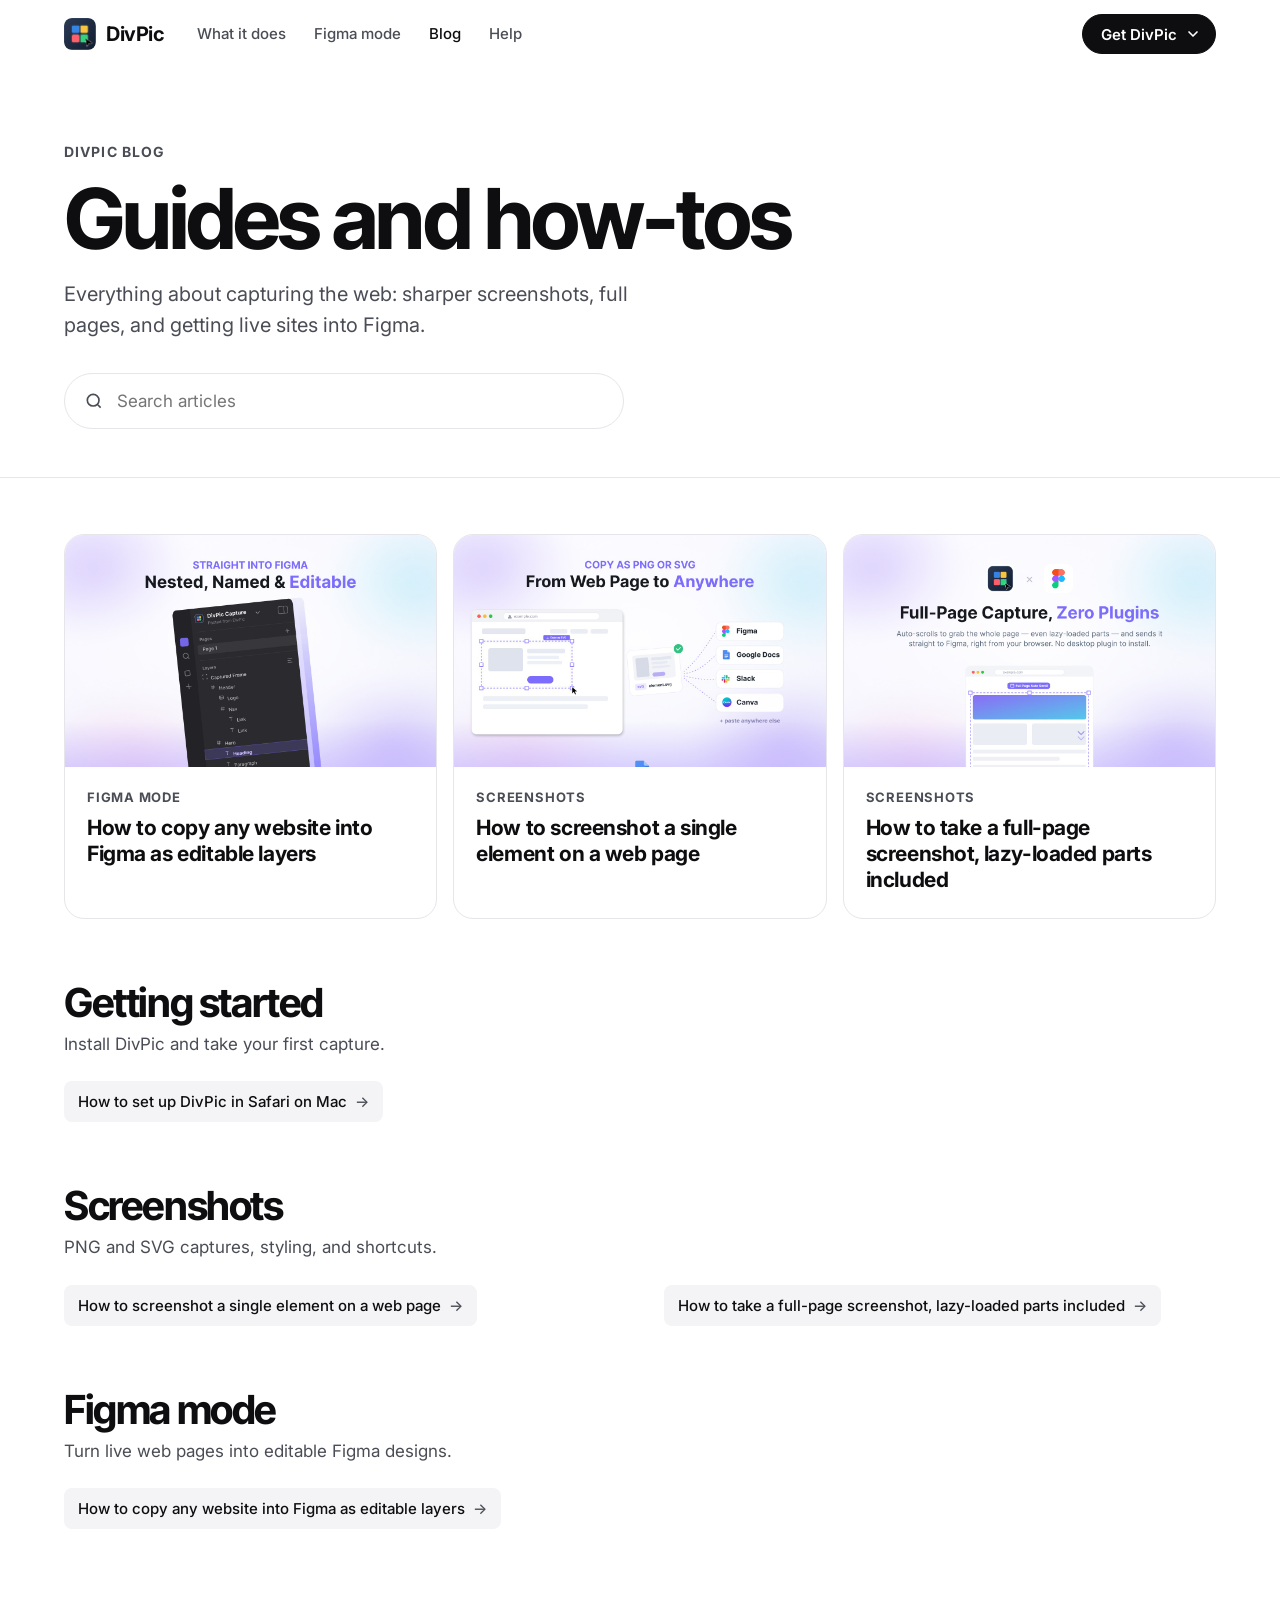
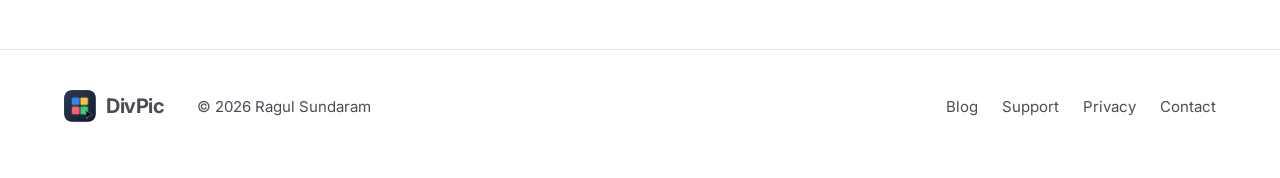
==== blog/index.html @ 3ed4cfc1 "New landing page, blog, browser strip and store dropdown" ====
<!doctype html>
<html lang="en">
<head>
  <meta charset="utf-8">
  <meta name="viewport" content="width=device-width, initial-scale=1">
  <title>DivPic Blog: guides for screenshots and web-to-Figma</title>
  <meta name="description" content="Guides for capturing web pages: element screenshots, full-page captures, PNG vs SVG, and copying websites into Figma as editable layers.">
  <link rel="canonical" href="https://ragulsundaram.github.io/divpic-site/blog/">
  <meta property="og:title" content="DivPic Blog">
  <meta property="og:description" content="Guides for screenshots and copying websites into Figma.">
  <meta property="og:image" content="https://ragulsundaram.github.io/divpic-site/blog/images/features.jpg">
  <link rel="icon" href="../icon.png">
  <link rel="preconnect" href="https://fonts.googleapis.com">
  <link rel="preconnect" href="https://fonts.gstatic.com" crossorigin>
  <link href="https://fonts.googleapis.com/css2?family=Inter:wght@400;500;600;700&family=Inter+Tight:wght@600;700&display=swap" rel="stylesheet">
  <link rel="stylesheet" href="../site.css">
  <link rel="stylesheet" href="blog.css">
</head>
<body>

<header class="nav" id="nav">
  <div class="wrap">
    <a class="brand" href="../index.html"><img src="../icon.png" alt="">DivPic</a>
    <nav class="nav-links" aria-label="Main">
      <a href="../index.html#modes">What it does</a>
      <a href="../index.html#figma">Figma mode</a>
      <a href="index.html" aria-current="page">Blog</a>
      <a href="../index.html#faq">Help</a>
    </nav>
    <div class="get-menu">
      <button class="btn solid sm" type="button" aria-haspopup="true" aria-expanded="false" aria-controls="get-menu-list">Get DivPic<svg class="chev" viewBox="0 0 24 24" aria-hidden="true"><path d="M6 9l6 6 6-6"/></svg></button>
      <div class="get-menu-list" id="get-menu-list" role="menu" hidden>
        <a role="menuitem" href="https://chromewebstore.google.com/detail/divpic/lpdabdkfnmackfinabbgelafogmahjni" target="_blank" rel="noopener"><img src="../images/browsers/chrome.svg" alt="" width="24" height="24"><span><strong>Chrome</strong><small>Also Arc, Edge and Brave</small></span></a>
        <a role="menuitem" href="https://addons.mozilla.org/firefox/addon/divpic/" target="_blank" rel="noopener"><img src="../images/browsers/firefox.svg" alt="" width="24" height="24"><span><strong>Firefox</strong><small>Firefox Add-ons</small></span></a>
        <div class="soon" aria-disabled="true"><img src="../images/browsers/safari.svg" alt="" width="24" height="24"><span><strong>Safari</strong><small>Coming soon to the Mac App Store</small></span></div>
      </div>
    </div>
  </div>
</header>

<main>
  <div class="blog-hero">
    <div class="wrap">
      <div class="kicker">DivPic Blog</div>
      <h1>Guides and how-tos</h1>
      <p>Everything about capturing the web: sharper screenshots, full pages, and getting live sites into Figma.</p>
      <div class="search" role="search">
        <svg viewBox="0 0 24 24" aria-hidden="true"><circle cx="11" cy="11" r="7"/><path d="M20 20l-3.5-3.5"/></svg>
        <input id="blog-search" type="search" placeholder="Search articles" aria-label="Search articles" autocomplete="off">
      </div>
    </div>
  </div>

  <div class="wrap blog-end">
    <div class="featured">
      <a href="copy-website-to-figma.html">
        <img src="images/figma-layers.jpg" alt="" width="1280" height="800" loading="lazy">
        <div class="meta"><span class="cat">Figma mode</span><strong>How to copy any website into Figma as editable layers</strong></div>
      </a>
      <a href="screenshot-html-element.html">
        <img src="images/paste-anywhere.jpg" alt="" width="1280" height="800" loading="lazy">
        <div class="meta"><span class="cat">Screenshots</span><strong>How to screenshot a single element on a web page</strong></div>
      </a>
      <a href="full-page-screenshot.html">
        <img src="images/full-page-no-plugin.jpg" alt="" width="1280" height="800" loading="lazy">
        <div class="meta"><span class="cat">Screenshots</span><strong>How to take a full-page screenshot, lazy-loaded parts included</strong></div>
      </a>
    </div>

    <section class="topic" id="getting-started">
      <h2>Getting started</h2>
      <p>Install DivPic and take your first capture.</p>
      <ul class="pills">
        <li data-keywords="mac app store macos install enable"><a href="set-up-divpic-safari.html">How to set up DivPic in Safari on Mac</a></li>
      </ul>
    </section>

    <section class="topic" id="screenshots">
      <h2>Screenshots</h2>
      <p>PNG and SVG captures, styling, and shortcuts.</p>
      <ul class="pills">
        <li data-keywords="png svg crop element div button card copy clipboard shortcuts"><a href="screenshot-html-element.html">How to screenshot a single element on a web page</a></li>
        <li data-keywords="full page scrolling long stitch lazy load"><a href="full-page-screenshot.html">How to take a full-page screenshot, lazy-loaded parts included</a></li>
      </ul>
    </section>

    <section class="topic" id="figma-mode">
      <h2>Figma mode</h2>
      <p>Turn live web pages into editable Figma designs.</p>
      <ul class="pills">
        <li data-keywords="figma html to figma import website auto layout layers paste"><a href="copy-website-to-figma.html">How to copy any website into Figma as editable layers</a></li>
      </ul>
    </section>

    <p class="empty">No articles match that search. Try another word, or <a href="mailto:ragulsundaram15@gmail.com">ask us directly</a>.</p>
  </div>
</main>

<footer class="site">
  <div class="wrap">
    <a class="brand" href="../index.html"><img src="../icon.png" alt="">DivPic</a>
    <span>© 2026 Ragul Sundaram</span>
    <nav aria-label="Footer">
      <a href="index.html">Blog</a>
      <a href="../support.html">Support</a>
      <a href="../privacy.html">Privacy</a>
      <a href="mailto:ragulsundaram15@gmail.com">Contact</a>
    </nav>
  </div>
</footer>
<script src="blog.js"></script>
<script src="../get-menu.js"></script>
</body>
</html>
---- site.css ----
/* DivPic landing page. Palette comes from the DivPic icon tiles. */
:root {
  --bg: #ffffff;
  --ink: #0e0e10;
  --ink-2: #4a4d55;
  --line: #e6e6ea;
  --soft: #f4f4f6;
  --tile-blue: #3b82f6;
  --tile-yellow: #fbbf24;
  --tile-red: #f2555a;
  --tile-green: #22c55e;
  --violet: #7c6cf6;
  --panel-blue: #d7e6ff;
  --panel-yellow: #ffefc2;
  --panel-red: #ffd9da;
  --panel-green: #d2f5df;
  --panel-violet: #e6e1ff;
  --panel-ink: #0e0e10;
  --on-panel: #0e0e10;
  --btn-bg: #0e0e10;
  --btn-ink: #ffffff;
  --radius-xl: 32px;
  --radius-lg: 20px;
  --radius-md: 12px;
  --ease: cubic-bezier(0.4, 0, 0.2, 1);
}

@media (prefers-color-scheme: dark) {
  :root:not([data-theme="light"]) {
    --bg: #0c0c0e;
    --ink: #f3f3f5;
    --ink-2: #a8abb4;
    --line: #26272c;
    --soft: #17171a;
    --panel-blue: #16264a;
    --panel-yellow: #3a2e0c;
    --panel-red: #3d1a1c;
    --panel-green: #0f3320;
    --panel-violet: #241e4d;
    --panel-ink: #f3f3f5;
    --on-panel: #f3f3f5;
    --btn-bg: #f3f3f5;
    --btn-ink: #0e0e10;
  }
}

* { box-sizing: border-box; }
html { scroll-behavior: smooth; }
body {
  margin: 0;
  background: var(--bg);
  color: var(--ink);
  font: 17px/1.55 "Inter", -apple-system, BlinkMacSystemFont, "Segoe UI", sans-serif;
  -webkit-font-smoothing: antialiased;
  overflow-x: hidden;
}
img { max-width: 100%; display: block; }
a { color: inherit; }
:focus-visible { outline: 3px solid var(--tile-blue); outline-offset: 3px; border-radius: 6px; }

.wrap { max-width: 1200px; margin: 0 auto; padding: 0 24px; }

/* ---------- Nav ---------- */
.nav {
  position: sticky; top: 0; z-index: 20;
  background: color-mix(in srgb, var(--bg) 88%, transparent);
  backdrop-filter: saturate(1.4) blur(12px);
  -webkit-backdrop-filter: saturate(1.4) blur(12px);
  border-bottom: 1px solid transparent;
}
.nav.scrolled { border-bottom-color: var(--line); }
.nav .wrap { display: flex; align-items: center; gap: 32px; height: 68px; }
.brand { display: flex; align-items: center; gap: 10px; font-weight: 700; font-size: 20px; text-decoration: none; letter-spacing: -0.02em; }
.brand img { width: 32px; height: 32px; border-radius: 8px; }
.nav-links { display: flex; gap: 28px; margin-right: auto; }
.nav-links a { text-decoration: none; font-size: 15px; font-weight: 500; color: var(--ink-2); transition: color .15s var(--ease); }
.nav-links a:hover { color: var(--ink); }

.btn {
  display: inline-flex; align-items: center; justify-content: center; gap: 8px;
  height: 48px; padding: 0 22px; border-radius: 999px;
  font-family: inherit; font-weight: 600; font-size: 16px; line-height: 1; text-decoration: none; cursor: pointer;
  border: 1.5px solid var(--ink); background: transparent; color: var(--ink);
  transition: transform .15s var(--ease), background .15s var(--ease), color .15s var(--ease);
}
.btn:hover { transform: translateY(-1px); }
.btn:active { transform: translateY(0); }
.btn.solid { background: var(--btn-bg); color: var(--btn-ink); border-color: var(--btn-bg); }
.btn.sm { height: 40px; padding: 0 18px; font-size: 15px; }
.btn svg { width: 18px; height: 18px; flex: none; }

/* Get DivPic dropdown */
.get-menu { position: relative; margin-left: auto; }
.get-menu .chev { width: 16px; height: 16px; margin-right: -4px; fill: none; stroke: currentColor; stroke-width: 2.5; stroke-linecap: round; stroke-linejoin: round; transition: transform .2s var(--ease); }
.get-menu button[aria-expanded="true"] .chev { transform: rotate(180deg); }
.get-menu-list {
  position: absolute; right: 0; top: calc(100% + 8px); width: 280px; padding: 6px; z-index: 30;
  background: var(--bg); border: 1px solid var(--line); border-radius: 12px;
  box-shadow: 0 18px 40px -14px rgba(14, 14, 16, .35);
  animation: menu-in .15s var(--ease);
}
.get-menu-list[hidden] { display: none; }
@keyframes menu-in { from { opacity: 0; transform: translateY(-4px); } }
.get-menu-list a, .get-menu-list .soon { display: flex; align-items: center; gap: 12px; padding: 10px 12px; border-radius: 8px; text-decoration: none; }
.get-menu-list a:hover, .get-menu-list a:focus-visible { background: var(--soft); outline: none; }
.get-menu-list img { width: 24px; height: 24px; flex: none; }
.get-menu-list span { display: grid; line-height: 1.3; }
.get-menu-list strong { font-size: 15px; font-weight: 600; color: var(--ink); }
.get-menu-list small { font-size: 13px; color: var(--ink-2); }
.get-menu-list .soon { cursor: default; }
.get-menu-list .soon img, .get-menu-list .soon strong { opacity: .55; }

/* ---------- Hero ---------- */
.hero { padding: 72px 0 40px; text-align: center; }
.eyebrow {
  display: inline-flex; align-items: center; gap: 8px;
  font-size: 14px; font-weight: 600; padding: 6px 14px; border-radius: 999px;
  background: var(--soft); border: 1px solid var(--line); margin-bottom: 28px;
}
.eyebrow i { width: 8px; height: 8px; border-radius: 50%; background: var(--tile-green); }
h1, h2, h3 { font-family: "Inter Tight", "Inter", sans-serif; letter-spacing: -0.035em; margin: 0; }
.hero h1 {
  font-size: clamp(48px, 9vw, 112px); line-height: .95; font-weight: 700;
  max-width: 11ch; margin: 0 auto;
}
.hero h1 .hl { position: relative; white-space: nowrap; }
.hero h1 .hl::after {
  content: ""; position: absolute; inset: 4% -2% 2%; z-index: -1;
  border: 2px solid var(--tile-blue); background: color-mix(in srgb, var(--tile-blue) 12%, transparent);
}
.hero .lede { font-size: clamp(18px, 2.2vw, 22px); color: var(--ink-2); max-width: 620px; margin: 28px auto 36px; }
.cta-row { display: flex; gap: 12px; justify-content: center; flex-wrap: wrap; }
.platforms { margin-top: 18px; font-size: 14px; color: var(--ink-2); }

/* Hero stage: a browser showing a made-up dashboard ("Lumen") you can inspect */
.stage { position: relative; margin: 64px auto 0; max-width: 1080px; }
.browser {
  border-radius: 16px; border: 1px solid var(--line); background: var(--soft);
  box-shadow: 0 40px 100px -40px rgba(20, 20, 40, .45), 0 0 0 1px color-mix(in srgb, var(--ink) 4%, transparent);
  overflow: hidden; text-align: left; font-size: 13px;
}
.browser svg { fill: none; stroke: currentColor; stroke-width: 2; stroke-linecap: round; stroke-linejoin: round; }
.bw-top { display: flex; align-items: flex-end; gap: 4px; padding: 10px 12px 0; }
.bw-dots { display: flex; gap: 7px; padding: 0 10px 12px 4px; }
.bw-dots i { width: 11px; height: 11px; border-radius: 50%; }
.bw-dots i:nth-child(1) { background: #ff5f57; } .bw-dots i:nth-child(2) { background: #febc2e; } .bw-dots i:nth-child(3) { background: #28c840; }
.bw-tab { display: flex; align-items: center; gap: 8px; height: 34px; padding: 0 12px; border-radius: 10px 10px 0 0; color: var(--ink-2); font-size: 12px; font-weight: 500; white-space: nowrap; }
.bw-tab.on { background: var(--bg); color: var(--ink); min-width: 190px; }
.bw-tab .x { margin-left: auto; color: var(--ink-2); font-size: 14px; }
.fav { width: 14px; height: 14px; border-radius: 4px; background: linear-gradient(135deg, #6d5efc, #3b82f6); }
.fav.alt { background: linear-gradient(135deg, #22c55e, #0ea5e9); }
.bw-plus { color: var(--ink-2); padding: 0 8px 9px; font-size: 16px; }
.bw-bar { display: flex; align-items: center; gap: 12px; padding: 8px 12px; background: var(--bg); border-bottom: 1px solid var(--line); }
.bw-nav { display: flex; gap: 10px; color: var(--ink-2); }
.bw-nav svg { width: 15px; height: 15px; }
.bw-url { flex: 1; display: flex; align-items: center; gap: 8px; height: 30px; padding: 0 12px; border-radius: 999px; background: var(--soft); color: var(--ink); font-size: 12.5px; }
.bw-url svg { width: 12px; height: 12px; color: var(--ink-2); }
.bw-url em { font-style: normal; color: var(--ink-2); }
.bw-ext { display: flex; align-items: center; gap: 10px; }
.bw-ext img { width: 20px; height: 20px; border-radius: 5px; box-shadow: 0 0 0 2px color-mix(in srgb, var(--tile-blue) 45%, transparent); }
.bw-avatar { width: 22px; height: 22px; border-radius: 50%; display: grid; place-items: center; font-size: 11px; font-weight: 700; color: #fff; background: linear-gradient(135deg, #f2555a, #fbbf24); }

/* The fake app */
.page.app { display: grid; grid-template-columns: 176px minmax(0, 1fr); background: var(--bg); min-height: 440px; }
.app-side { display: flex; flex-direction: column; gap: 2px; padding: 16px 10px; border-right: 1px solid var(--line); background: color-mix(in srgb, var(--soft) 55%, var(--bg)); }
.app-brand { display: flex; align-items: center; gap: 8px; padding: 4px 8px 14px; font-weight: 700; font-size: 14px; }
.app-mark { width: 20px; height: 20px; border-radius: 6px; background: conic-gradient(from 200deg, #6d5efc, #3b82f6, #22c55e, #6d5efc); }
.app-nav { display: flex; align-items: center; gap: 10px; padding: 7px 8px; border-radius: 8px; color: var(--ink-2); font-weight: 500; }
.app-nav svg { width: 15px; height: 15px; }
.app-nav.on { background: var(--soft); color: var(--ink); }
.app-upgrade { margin-top: auto; display: grid; gap: 2px; padding: 12px; border-radius: 10px; border: 1px solid var(--line); background: var(--bg); }
.app-upgrade span { color: var(--ink-2); font-size: 12px; }
.app-mini-btn { margin-top: 8px; justify-self: start; padding: 4px 10px; border-radius: 6px; background: var(--ink); color: var(--bg) !important; font-weight: 600; }
.app-main { display: flex; flex-direction: column; gap: 14px; padding: 16px 20px 68px; }
.app-head { display: flex; align-items: center; gap: 12px; }
.app-head > div { display: grid; margin-right: auto; }
.app-title { font-size: 17px; letter-spacing: -0.01em; }
.app-sub, .app-label { color: var(--ink-2); font-size: 12px; }
.app-search { display: flex; align-items: center; gap: 8px; width: 200px; height: 32px; padding: 0 10px; border: 1px solid var(--line); border-radius: 8px; color: var(--ink-2); }
.app-search svg { width: 14px; height: 14px; }
.app-search kbd { margin-left: auto; font-size: 10.5px; padding: 2px 5px; }
.app-btn { height: 32px; display: inline-flex; align-items: center; padding: 0 14px; border-radius: 8px; background: var(--ink); color: var(--bg); font-weight: 600; }
.app-kpis { display: grid; grid-template-columns: repeat(3, 1fr); gap: 12px; }
.app-kpi, .app-card { border: 1px solid var(--line); border-radius: 12px; background: var(--bg); }
.app-kpi { display: grid; gap: 4px; padding: 12px 14px; position: relative; }
.app-kpi strong { font-size: 20px; letter-spacing: -0.02em; }
.chip { position: absolute; right: 12px; top: 12px; font-size: 11px; font-weight: 600; padding: 2px 7px; border-radius: 999px; }
.chip.up { color: #15803d; background: color-mix(in srgb, #22c55e 18%, transparent); }
.chip.down { color: #b91c1c; background: color-mix(in srgb, #f2555a 16%, transparent); }
.app-grid { display: grid; grid-template-columns: 1.6fr 1fr; gap: 12px; flex: 1; }
.app-card { padding: 14px; display: flex; flex-direction: column; gap: 10px; }
.app-card-head { display: flex; justify-content: space-between; align-items: flex-start; }
.app-card-head > div { display: grid; }
.app-card-head strong { font-size: 18px; letter-spacing: -0.02em; }
.app-legend { display: flex; align-items: center; gap: 6px; color: var(--ink-2); font-size: 11px; }
.app-legend i { width: 8px; height: 8px; border-radius: 2px; background: #3b82f6; margin-left: 6px; }
.app-legend i.prev { background: color-mix(in srgb, var(--ink) 30%, transparent); }
.app-plot { width: 100%; height: 130px; flex: 1; }
.app-plot * { pointer-events: none; }
.app-plot .grid { stroke: var(--line); stroke-width: 1; }
.app-plot .prev { stroke: color-mix(in srgb, var(--ink) 30%, transparent); stroke-width: 2; stroke-dasharray: 4 4; }
.app-plot .area { fill: url(#app-fill); stroke: none; }
.app-plot .line { stroke: #3b82f6; stroke-width: 2.5; }
.app-row { display: grid; grid-template-columns: 64px 1fr 34px; align-items: center; gap: 10px; font-size: 12px; }
.app-row em { font-style: normal; color: var(--ink-2); text-align: right; }
.app-bar { height: 6px; border-radius: 3px; background: var(--soft); overflow: hidden; }
.app-bar b { display: block; height: 100%; border-radius: 3px; background: linear-gradient(90deg, #6d5efc, #3b82f6); }
@media (prefers-color-scheme: dark) {
  :root:not([data-theme="light"]) .chip.up { color: #4ade80; }
  :root:not([data-theme="light"]) .chip.down { color: #f87171; }
}

.card {
  border-radius: 18px; padding: 22px; background: var(--panel-violet);
  display: grid; gap: 14px;
}
.card .row { display: flex; gap: 12px; align-items: center; }
.card .av { width: 44px; height: 44px; border-radius: 12px; display: grid; grid-template-columns: 1fr 1fr; gap: 3px; padding: 7px; background: #1d2433; }
.card .av b { border-radius: 3px; }
.card .av b:nth-child(1) { background: var(--tile-blue); }
.card .av b:nth-child(2) { background: var(--tile-yellow); }
.card .av b:nth-child(3) { background: var(--tile-red); }
.card .av b:nth-child(4) { background: var(--tile-green); }
.card .lines { flex: 1; display: grid; gap: 7px; }
.card .lines .sk { height: 10px; background: color-mix(in srgb, var(--on-panel) 18%, transparent); }
.card .lines .sk:first-child { width: 60%; height: 12px; background: color-mix(in srgb, var(--on-panel) 40%, transparent); }
.card .chart { height: 110px; display: flex; align-items: flex-end; gap: 8px; }
.card .chart b { flex: 1; border-radius: 6px 6px 2px 2px; }

/* Selection box, Figma-ish handles */
.page { position: relative; cursor: default; }
.sel { position: absolute; border: 2px solid var(--tile-blue); pointer-events: none; z-index: 5; transition: left .25s var(--ease), top .25s var(--ease), width .25s var(--ease), height .25s var(--ease); }
/* DivPic's own hover highlight (content.js) */
.hover-box { position: absolute; z-index: 4; pointer-events: none; border: 2px solid #2563eb; background: rgba(37, 99, 235, 0.1); border-radius: 4px; }
.hover-box[hidden] { display: none; }
.page.app, .page.app * { cursor: url("data:image/svg+xml,%3Csvg%20xmlns%3D%22http%3A%2F%2Fwww.w3.org%2F2000%2Fsvg%22%20width%3D%2264%22%20height%3D%2240%22%20viewBox%3D%220%200%2064%2040%22%3E%3Cpath%20d%3D%22M3%202l18%208-8%202.5L10%2021z%22%20fill%3D%22%237c6cf6%22%20stroke%3D%22%23fff%22%20stroke-width%3D%221.5%22%20stroke-linejoin%3D%22round%22%2F%3E%3Crect%20x%3D%2214%22%20y%3D%2216%22%20width%3D%2236%22%20height%3D%2220%22%20rx%3D%226%22%20fill%3D%22%237c6cf6%22%2F%3E%3Ctext%20x%3D%2232%22%20y%3D%2230%22%20text-anchor%3D%22middle%22%20font-family%3D%22Inter%2C-apple-system%2CSegoe%20UI%2Csans-serif%22%20font-size%3D%2212%22%20font-weight%3D%22700%22%20fill%3D%22%23fff%22%3EYou%3C%2Ftext%3E%3C%2Fsvg%3E") 3 2, default; }
/* One "You" at a time: the demo cursor steps aside while the real one is in the page */
.stage.user-in .cursor.you { opacity: 0; }
.cursor { transition: opacity .2s var(--ease); }
.demo-badge {
  position: absolute; left: 50%; top: -17px; transform: translateX(-50%); z-index: 6; pointer-events: none;
  display: inline-flex; align-items: center; gap: 9px; white-space: nowrap;
  background: var(--tile-blue); color: #fff; font-size: 13px; font-weight: 600; padding: 8px 16px; border-radius: 999px;
  box-shadow: 0 10px 24px -8px color-mix(in srgb, var(--tile-blue) 70%, transparent); transition: opacity .3s var(--ease);
}
.demo-badge .pulse { position: relative; width: 8px; height: 8px; border-radius: 50%; background: #fff; }
.demo-badge .pulse::after { content: ""; position: absolute; inset: -4px; border-radius: 50%; border: 2px solid #fff; animation: pulse 1.6s ease-out infinite; }
@keyframes pulse { from { transform: scale(.6); opacity: 1; } to { transform: scale(1.8); opacity: 0; } }
.demo-badge .on-touch { display: none; }
@media (hover: none), (max-width: 600px) { .demo-badge .on-hover { display: none; } .demo-badge .on-touch { display: inline; } }
.stage.picked .demo-badge { opacity: 0; }
/* While the tour runs, the "You" cursor travels instead of drifting */
.stage.touring .cursor.you { animation: none; transition: left .8s var(--ease), top .8s var(--ease); z-index: 7; }
.cursor.you.clicking svg { transform: scale(.82); }
.cursor svg { transition: transform .12s var(--ease); }
.sel i { position: absolute; width: 10px; height: 10px; background: #fff; border: 2px solid var(--tile-blue); }
.sel i:nth-child(1) { left: -6px; top: -6px; } .sel i:nth-child(2) { right: -6px; top: -6px; }
.sel i:nth-child(3) { left: -6px; bottom: -6px; } .sel i:nth-child(4) { right: -6px; bottom: -6px; }
.sel .size { position: absolute; left: 50%; bottom: -34px; transform: translateX(-50%); background: var(--tile-blue); color: #fff; font-size: 12px; font-weight: 600; padding: 3px 8px; border-radius: 6px; white-space: nowrap; }

.cursor { position: absolute; display: flex; align-items: flex-start; gap: 2px; pointer-events: none; z-index: 3; }
.cursor svg { width: 22px; height: 22px; }
.cursor span { margin-top: 16px; color: #fff; font-size: 13px; font-weight: 600; padding: 4px 10px; border-radius: 8px; white-space: nowrap; }
.cursor.you { left: 30%; top: 76%; animation: drift-a 7s ease-in-out infinite; }
.cursor.you svg { fill: var(--tile-red); } .cursor.you span { background: var(--tile-red); }
.cursor.team { right: 6%; top: 58%; animation: drift-b 8s ease-in-out infinite; }
.cursor.team svg { fill: var(--tile-green); } .cursor.team span { background: #16a34a; }
@keyframes drift-a { 0%, 100% { transform: translate(0, 0); } 50% { transform: translate(-24px, -18px); } }
@keyframes drift-b { 0%, 100% { transform: translate(0, 0); } 50% { transform: translate(16px, 22px); } }

/* Hero toolbar: a copy of DivPic's in-page toolbar (styles from toolbar.js) */
.dp-bar {
  position: absolute; left: 50%; bottom: -26px; transform: translateX(-50%); transform-origin: 50% 100%; z-index: 4;
  display: flex; align-items: center; gap: 8px; padding: 6px 6px 6px 4px; white-space: nowrap;
  background: rgba(20, 20, 24, 0.96); color: #f3f3f6; font-family: "Inter", -apple-system, sans-serif;
  border: 1px solid rgba(255,255,255,0.08); border-radius: 12px;
  box-shadow: 0 12px 32px rgba(0,0,0,0.45), inset 0 1px 0 rgba(255,255,255,0.04);
}
.dp-bar svg { display: block; }
.dp-grip { display: inline-flex; align-items: center; justify-content: center; width: 22px; height: 30px; color: rgba(243,243,246,0.5); }
.dp-brand { display: inline-flex; align-items: center; gap: 7px; padding: 0 4px; }
.dp-logo { width: 20px; height: 20px; border-radius: 5px; }
.dp-name { font-size: 13px; font-weight: 700; letter-spacing: -0.2px; }
.dp-sep { display: inline-block; width: 1px; height: 18px; background: rgba(255,255,255,0.1); flex-shrink: 0; }
.dp-figma { display: inline-flex; align-items: center; gap: 7px; padding: 0 4px; }
.dp-figma-label { font-size: 12px; font-weight: 600; color: rgba(243,243,246,0.7); }
.dp-switch { position: relative; width: 32px; height: 18px; border-radius: 18px; background: rgba(255,255,255,0.16); }
.dp-switch::after { content: ""; position: absolute; top: 2px; left: 2px; width: 14px; height: 14px; border-radius: 50%; background: #fff; box-shadow: 0 1px 2px rgba(0,0,0,0.4); }
.dp-opts { display: inline-flex; align-items: center; gap: 6px; }
.dp-bar .seg { display: inline-flex; padding: 2px; gap: 2px; background: rgba(255,255,255,0.04); border: 1px solid rgba(255,255,255,0.06); border-radius: 7px; }
.dp-bar .tb { display: inline-flex; align-items: center; justify-content: center; width: 26px; height: 22px; color: rgba(243,243,246,0.55); border-radius: 5px; }
.dp-bar .seg-text .tb { width: 32px; font-size: 10.5px; font-weight: 600; }
.dp-bar .tb.on { background: rgba(125,109,255,0.18); color: #b6aaff; box-shadow: inset 0 0 0 1px rgba(125,109,255,0.3); }
.dp-btn { display: inline-flex; align-items: center; gap: 6px; padding: 6px 11px; border: 1px solid rgba(255,255,255,0.1); background: rgba(255,255,255,0.04); font-size: 12.5px; font-weight: 600; border-radius: 8px; }
.dp-btn-primary { background: linear-gradient(135deg, #6d5efc 0%, #9a6bff 100%); border-color: transparent; color: #fff; box-shadow: 0 3px 10px rgba(125,109,255,0.35); }
.dp-iconbtn { display: inline-flex; align-items: center; justify-content: center; width: 26px; height: 26px; color: rgba(243,243,246,0.6); border-radius: 6px; }
@media (max-width: 760px) { .dp-bar { transform: translateX(-50%) scale(.72); } }
@media (max-width: 560px) { .dp-bar { transform: translateX(-50%) scale(.5); bottom: -18px; } }

/* Browser strip: two copies of the list slide left forever */
.browser-strip { padding: 96px 0 0; }
.strip-label { text-align: center; font-size: 15px; font-weight: 500; color: var(--ink-2); margin: 0 0 14px; padding: 0 16px; }
.strip-viewport { position: relative; display: flex; overflow: hidden; max-width: 1152px; margin: 0 auto; }
/* Logos fade into the page background at both ends */
.strip-viewport::before, .strip-viewport::after { content: ""; position: absolute; top: 0; bottom: 0; width: 22%; z-index: 1; pointer-events: none; }
.strip-viewport::before { left: 0; background: linear-gradient(90deg, var(--bg) 10%, transparent); }
.strip-viewport::after { right: 0; background: linear-gradient(270deg, var(--bg) 10%, transparent); }
.strip-track { display: flex; align-items: center; gap: 72px; padding: 14px 36px; margin: 0; list-style: none; flex: none; animation: strip 60s linear infinite; }
.strip-viewport:hover .strip-track { animation-play-state: paused; }
.strip-track li { display: grid; place-items: center; }
.strip-track img { width: 44px; height: 44px; transition: transform .2s var(--ease); }
.strip-track li:hover img { transform: translateY(-3px) scale(1.08); }
@keyframes strip { to { transform: translateX(-100%); } }
@media (prefers-reduced-motion: reduce) {
  .strip-viewport { justify-content: center; }
  .strip-viewport::before, .strip-viewport::after { display: none; }
  .strip-track { flex-wrap: wrap; justify-content: center; gap: 32px; flex: initial; }
  .strip-track[aria-hidden], .strip-track li[aria-hidden] { display: none; }
}
@media (max-width: 600px) { .browser-strip { padding-top: 72px; } .strip-track { gap: 44px; padding: 0 22px; } .strip-track img { width: 36px; height: 36px; } }

/* ---------- Sections ---------- */
section { padding: 120px 0 0; }
.sec-head { max-width: 760px; margin-bottom: 48px; }
.sec-head.center { margin: 0 auto 56px; text-align: center; }
.kicker { font-size: 14px; font-weight: 700; letter-spacing: .08em; text-transform: uppercase; color: var(--ink-2); margin-bottom: 14px; }
h2 { font-size: clamp(38px, 6vw, 72px); line-height: 1; font-weight: 700; }
.sec-head p { font-size: 20px; color: var(--ink-2); margin: 20px 0 0; }

/* Output modes: three big colour tiles */
.modes { display: grid; grid-template-columns: repeat(3, 1fr); gap: 16px; }
.mode { border-radius: var(--radius-xl); padding: 32px; min-height: 380px; display: flex; flex-direction: column; color: var(--on-panel); }
.mode.png { background: var(--panel-blue); }
.mode.svg { background: var(--panel-yellow); }
.mode.fig { background: var(--panel-green); }
.mode .tag { align-self: flex-start; font: 700 14px/1 ui-monospace, SFMono-Regular, Menlo, monospace; padding: 8px 12px; border-radius: 999px; background: var(--bg); color: var(--ink); }
.mode h3 { font-size: 32px; line-height: 1.05; margin-top: auto; }
.mode p { margin: 12px 0 0; color: color-mix(in srgb, var(--on-panel) 75%, transparent); }
.mode .art { flex: 1; display: grid; place-items: center; padding: 24px 0; }

.art-png { position: relative; width: 150px; height: 110px; border-radius: 14px; background: #fff; box-shadow: 0 20px 40px -16px rgba(30, 60, 140, .45); padding: 14px; display: grid; gap: 8px; align-content: start; }
.art-png b { display: block; height: 10px; border-radius: 4px; background: #e3e8f2; }
.art-png b:first-child { width: 50%; height: 14px; background: var(--tile-blue); }
.art-png em { position: absolute; right: -14px; bottom: -14px; font: 700 12px/1 ui-monospace, Menlo, monospace; font-style: normal; background: var(--tile-blue); color: #fff; padding: 6px 8px; border-radius: 8px; }

.art-svg { width: 170px; height: 120px; }
.art-svg path, .art-svg circle, .art-svg rect { fill: none; stroke: #b07f00; stroke-width: 2; }
.art-svg .node { fill: #fff; stroke: #b07f00; }

.art-fig { width: 190px; border-radius: 12px; background: #1c1d21; color: #e8e8ec; padding: 10px; font-size: 12px; box-shadow: 0 20px 40px -16px rgba(10, 80, 40, .5); }
.art-fig div { display: flex; align-items: center; gap: 6px; padding: 4px 6px; border-radius: 6px; }
.art-fig div.on { background: color-mix(in srgb, var(--violet) 45%, transparent); }
.art-fig .d1 { padding-left: 18px; } .art-fig .d2 { padding-left: 30px; }
.art-fig small { color: #8b8d96; font-weight: 700; width: 10px; text-align: center; }

/* How it works */
.steps { display: grid; grid-template-columns: repeat(3, 1fr); gap: 16px; counter-reset: step; }
.step { border: 1px solid var(--line); border-radius: var(--radius-lg); padding: 28px; }
.step .n { width: 44px; height: 44px; border-radius: 50%; display: grid; place-items: center; font-weight: 700; font-size: 18px; color: #fff; margin-bottom: 40px; }
.step:nth-child(1) .n { background: var(--tile-blue); }
.step:nth-child(2) .n { background: #e0a100; }
.step:nth-child(3) .n { background: var(--tile-red); }
.step h3 { font-size: 24px; letter-spacing: -0.02em; }
.step p { color: var(--ink-2); margin: 10px 0 0; }
kbd { font: 600 13px/1 ui-monospace, Menlo, monospace; padding: 4px 7px; border-radius: 6px; border: 1px solid var(--line); border-bottom-width: 2px; background: var(--soft); white-space: nowrap; }

/* Big feature panel (Figma mode) */
.panel { border-radius: var(--radius-xl); padding: 64px; display: grid; grid-template-columns: 1fr 1fr; gap: 48px; align-items: center; }
.panel.violet { background: var(--panel-violet); }
.panel.dark { background: #0e0e10; color: #f3f3f5; }
.panel h2 { font-size: clamp(36px, 5vw, 60px); }
.panel .lede { font-size: 19px; margin: 20px 0 28px; opacity: .8; }
.ticks { list-style: none; padding: 0; margin: 0; display: grid; gap: 12px; }
.ticks li { display: flex; gap: 12px; align-items: flex-start; }
.ticks li::before { content: ""; flex: none; width: 22px; height: 22px; margin-top: 2px; border-radius: 50%; background: var(--violet) url("data:image/svg+xml,%3Csvg xmlns='http://www.w3.org/2000/svg' viewBox='0 0 24 24' fill='none' stroke='white' stroke-width='3' stroke-linecap='round' stroke-linejoin='round'%3E%3Cpath d='M5 12l5 5L20 7'/%3E%3C/svg%3E") center/14px no-repeat; }
.panel.dark .ticks li::before { background-color: var(--tile-green); }

.layers { background: #1c1d21; color: #e8e8ec; border-radius: 18px; padding: 16px; font-size: 14px; box-shadow: 0 30px 60px -24px rgba(60, 40, 160, .45); max-width: 360px; justify-self: center; width: 100%; }
.layers header { display: flex; justify-content: space-between; color: #8b8d96; font-size: 12px; font-weight: 600; padding: 4px 8px 10px; border-bottom: 1px solid #2c2d33; margin-bottom: 8px; }
.layers div { display: flex; align-items: center; gap: 10px; padding: 7px 8px; border-radius: 8px; }
.layers div.on { background: color-mix(in srgb, var(--violet) 40%, transparent); outline: 1px solid var(--violet); }
.layers small { color: #8b8d96; font-weight: 700; width: 14px; text-align: center; font-size: 13px; }
.layers .d1 { padding-left: 28px; } .layers .d2 { padding-left: 48px; }

/* Style controls demo */
.style-demo { display: grid; grid-template-columns: 1fr 1.1fr; gap: 16px; }
.controls { border: 1px solid var(--line); border-radius: var(--radius-xl); padding: 32px; display: grid; gap: 22px; align-content: start; }
.controls h3 { font-size: 28px; }
.controls p { color: var(--ink-2); margin: -10px 0 0; }
.ctl { display: grid; gap: 8px; }
.ctl label { display: flex; justify-content: space-between; font-size: 14px; font-weight: 600; }
.ctl output { color: var(--ink-2); font-variant-numeric: tabular-nums; }
.ctl input[type=range] { width: 100%; accent-color: var(--tile-blue); }
.swatches { display: flex; gap: 10px; flex-wrap: wrap; }
.swatches button { width: 36px; height: 36px; border-radius: 50%; border: 2px solid var(--line); cursor: pointer; padding: 0; }
.swatches button[aria-pressed="true"] { border-color: var(--ink); box-shadow: 0 0 0 3px var(--bg) inset; }
.swatches .none { background: repeating-conic-gradient(#d9d9de 0 25%, #fff 0 50%) 0 0 / 12px 12px; }
.preview-area { border-radius: var(--radius-xl); background: var(--soft); display: grid; place-items: center; padding: 40px 24px; min-height: 420px;
  background-image: repeating-conic-gradient(color-mix(in srgb, var(--ink) 6%, transparent) 0 25%, transparent 0 50%); background-size: 22px 22px; }
.shot { transition: padding .2s var(--ease), border-radius .2s var(--ease), box-shadow .2s var(--ease), background .2s var(--ease); }
.shot .card { background: #e6e1ff; width: min(300px, 70vw); }
.shot .card .lines .sk { background: rgba(14,14,16,.18); }
.shot .card .lines .sk:first-child { background: rgba(14,14,16,.4); }

/* Privacy band */
.privacy-band .panel { grid-template-columns: 1.2fr 1fr; }
.lock { justify-self: center; width: 220px; height: 220px; border-radius: 48px; background: #1c1d21; display: grid; place-items: center; position: relative; }
.lock svg { width: 96px; height: 96px; stroke: var(--tile-green); fill: none; stroke-width: 1.6; stroke-linecap: round; stroke-linejoin: round; }
.lock em { position: absolute; bottom: -14px; font-style: normal; font-size: 13px; font-weight: 700; padding: 6px 12px; border-radius: 999px; background: var(--tile-green); color: #04230f; }

/* Browsers */
.browsers { display: grid; grid-template-columns: repeat(3, 1fr); gap: 16px; }
.browsers a, .browsers .soon-card { display: flex; flex-direction: column; gap: 6px; padding: 28px; border-radius: var(--radius-lg); border: 1px solid var(--line); text-decoration: none; transition: border-color .15s var(--ease), transform .15s var(--ease); }
.browsers a:hover { border-color: var(--ink); transform: translateY(-2px); }
.browsers .head { display: flex; align-items: center; gap: 12px; margin-bottom: 4px; color: var(--ink); font-size: inherit; }
.browsers .ico { width: 32px; height: 32px; flex: none; transition: transform .2s var(--ease); }
.browsers a:hover .ico { transform: rotate(-8deg) scale(1.06); }
.browsers strong { font-size: 22px; letter-spacing: -0.02em; }
.browsers span { color: var(--ink-2); font-size: 15px; }
.browsers .go { margin-top: 18px; font-weight: 600; font-size: 15px; color: var(--ink); }
.browsers .go.soon { color: var(--ink-2); font-weight: 500; }

/* FAQ */
.faq { max-width: 860px; margin: 0 auto; }
/* FAQ accordion (shared by the landing page and blog articles) */
.faq-list { display: grid; gap: 8px; }
.faq-list details { border: 1px solid var(--line); border-radius: 8px; background: var(--soft); overflow: hidden; }
.faq-list summary {
  list-style: none; cursor: pointer; padding: 13px 16px; font-weight: 600; font-size: 15px;
  display: flex; justify-content: space-between; gap: 16px; align-items: center; transition: background .15s var(--ease);
}
.faq-list summary::-webkit-details-marker { display: none; }
.faq-list summary:hover { background: color-mix(in srgb, var(--ink) 6%, var(--soft)); }
.faq-list summary::after { content: "+"; font-size: 18px; font-weight: 400; line-height: 1; }
.faq-list details[open] summary::after { content: "−"; }
.faq-list details[open] summary { background: color-mix(in srgb, var(--ink) 8%, var(--soft)); }
.faq-list .answer { background: var(--bg); padding: 14px 16px 16px; font-size: 16px; }
.faq-list .answer > * + * { margin-top: 12px; }
.faq-list .answer p { margin: 0; }
.faq-list .answer ol { margin: 0; padding-left: 1.3em; }

/* Closing CTA */
.closer { padding: 120px 0; }
.closer .box { border-radius: var(--radius-xl); background: var(--tile-blue); color: #fff; padding: 88px 32px; text-align: center; position: relative; overflow: hidden; }
.closer h2 { font-size: clamp(44px, 8vw, 96px); max-width: 12ch; margin: 0 auto; }
.closer p { font-size: 20px; opacity: .9; margin: 20px 0 32px; }
.closer .btn.solid { background: #fff; color: #0e0e10; border-color: #fff; }
.closer .btn { border-color: #fff; color: #fff; }
.blob { position: absolute; border-radius: 28px; opacity: .95; }
.blob.y { width: 120px; height: 120px; background: var(--tile-yellow); top: -30px; left: 6%; transform: rotate(14deg); }
.blob.r { width: 90px; height: 90px; background: var(--tile-red); bottom: -24px; right: 10%; transform: rotate(-12deg); }
.blob.g { width: 64px; height: 64px; background: var(--tile-green); top: 30%; right: 4%; transform: rotate(20deg); border-radius: 50%; }

footer.site { border-top: 1px solid var(--line); padding: 40px 0 56px; color: var(--ink-2); font-size: 15px; }
footer.site .wrap { display: flex; flex-wrap: wrap; gap: 16px 32px; align-items: center; }
footer.site nav { display: flex; gap: 24px; margin-left: auto; flex-wrap: wrap; }
footer.site a { text-decoration: none; }
footer.site a:hover { color: var(--ink); }

/* ---------- Responsive ---------- */
@media (max-width: 900px) {
  .nav-links { display: none; }
  .modes, .steps, .browsers { grid-template-columns: 1fr; }
  .mode { min-height: 320px; }
  .panel, .privacy-band .panel { grid-template-columns: 1fr; padding: 40px 24px; }
  .style-demo { grid-template-columns: minmax(0, 1fr); }
  .preview-area { overflow: hidden; }
  .shot .card { width: min(300px, 56vw); }
  .page.app { grid-template-columns: minmax(0, 1fr); min-height: 0; }
  .app-side, .app-list, .app-search, .bw-tab:not(.on), .bw-plus { display: none; }
  .app-grid { grid-template-columns: minmax(0, 1fr); }
  section { padding-top: 88px; }
}
@media (max-width: 600px) {
  .wrap { padding: 0 16px; }
  .nav .wrap { gap: 12px; }
  .hero { padding-top: 48px; }
  .cursor.team { right: 4%; }
  .app-kpis { grid-template-columns: 1fr 1fr; }
  .app-kpi:nth-child(3), .bw-nav, .bw-ext img { display: none; }
  .app-main { padding: 12px 12px 64px; }
  .demo-badge { font-size: 12px; padding: 7px 13px; }
  .bw-tab.on { min-width: 0; }
  .controls, .mode, .step { padding: 24px; }
  .closer .box { padding: 64px 20px; }
}

@media (prefers-reduced-motion: reduce) {
  html { scroll-behavior: auto; }
  *, *::before, *::after { animation: none !important; transition: none !important; }
}
---- blog/blog.css ----
/* DivPic blog. Loads after ../site.css and reuses its tokens, nav and footer. */
:root {
  --note-bg: #eef4ff;  --note-line: #9cc0ff;
  --warn-bg: #fff1f1;  --warn-line: #f6a3a5;
  --tip-bg: #f5f2ff;   --tip-line: #b9adff;
  --ok-bg: #effbf3;    --ok-line: #8fdcac;
  --code-bg: #f4f4f6;
}
@media (prefers-color-scheme: dark) {
  :root:not([data-theme="light"]) {
    --note-bg: #111c33;  --note-line: #2c4f8f;
    --warn-bg: #2b1314;  --warn-line: #7a3336;
    --tip-bg: #1c1838;   --tip-line: #4f45a0;
    --ok-bg: #0e2618;    --ok-line: #2a7044;
    --code-bg: #1b1b1f;
  }
}

.nav-links a[aria-current="page"] { color: var(--ink); }

/* ---------- Listing ---------- */
.blog-hero { padding: 72px 0 48px; border-bottom: 1px solid var(--line); }
.blog-hero h1 { font-size: clamp(44px, 7vw, 84px); line-height: 1; font-weight: 700; }
.blog-hero p { font-size: 20px; color: var(--ink-2); max-width: 620px; margin: 18px 0 32px; }
.search { position: relative; max-width: 560px; }
.search input {
  width: 100%; height: 56px; border-radius: 999px; border: 1.5px solid var(--line);
  background: var(--bg); color: var(--ink); font: inherit; font-size: 17px; padding: 0 20px 0 52px;
  transition: border-color .15s var(--ease);
}
.search input:focus { outline: none; border-color: var(--ink); }
.search svg { position: absolute; left: 20px; top: 50%; width: 20px; height: 20px; transform: translateY(-50%); stroke: var(--ink-2); fill: none; stroke-width: 2; }

.featured { display: grid; grid-template-columns: repeat(3, 1fr); gap: 16px; padding: 56px 0 0; }
.featured a { display: flex; flex-direction: column; border-radius: var(--radius-lg); overflow: hidden; border: 1px solid var(--line); text-decoration: none; transition: transform .15s var(--ease), border-color .15s var(--ease); }
.featured a:hover { transform: translateY(-2px); border-color: var(--ink); }
.featured img { aspect-ratio: 16 / 10; object-fit: cover; width: 100%; height: auto; background: var(--soft); }
.featured .meta { padding: 20px 22px 24px; display: grid; gap: 8px; }
.featured .cat { font-size: 13px; font-weight: 700; letter-spacing: .06em; text-transform: uppercase; color: var(--ink-2); }
.featured strong { font-size: 21px; line-height: 1.25; letter-spacing: -0.02em; }

.topic { padding: 64px 0 0; }
.topic h2 { font-size: clamp(28px, 3.4vw, 40px); margin-bottom: 8px; }
.topic > p { color: var(--ink-2); margin: 0 0 24px; }
.pills { display: grid; grid-template-columns: 1fr 1fr; gap: 10px 48px; list-style: none; padding: 0; margin: 0; }
.pills a {
  display: inline-flex; align-items: center; gap: 8px; padding: 9px 14px; border-radius: 8px; font-size: 15px;
  background: var(--soft); text-decoration: none; font-weight: 500; transition: background .15s var(--ease);
}
.pills a:hover { background: color-mix(in srgb, var(--tile-blue) 16%, var(--soft)); }
.pills a::after { content: "→"; color: var(--ink-2); transition: transform .15s var(--ease); }
.pills a:hover::after { transform: translateX(3px); }
.empty { display: none; padding: 48px 0; color: var(--ink-2); font-size: 18px; }
.blog-end { padding-bottom: 120px; }

/* ---------- Article layout ---------- */
.article-shell { display: grid; grid-template-columns: minmax(0, 760px) 260px; justify-content: space-between; gap: 56px; padding: 48px 24px 120px; max-width: 1200px; margin: 0 auto; }
.article-shell aside { border-left: 1px solid var(--line); padding-left: 32px; }

.crumbs { display: flex; flex-wrap: wrap; align-items: center; gap: 8px; font-size: 15px; margin-bottom: 20px; }
.crumbs a { text-decoration: none; color: var(--ink-2); }
.crumbs a:hover { color: var(--ink); }
.crumbs .sep { color: var(--ink-2); }
.crumbs .here { background: var(--soft); border-radius: 8px; padding: 4px 10px; font-weight: 500; }

.article h1 { font-size: clamp(32px, 4vw, 44px); line-height: 1.15; font-weight: 700; letter-spacing: -0.02em; }
.article .byline { display: flex; flex-wrap: wrap; gap: 6px 16px; color: var(--ink-2); font-size: 15px; margin: 16px 0 32px; }
.article .lede { font-size: 18px; line-height: 1.6; color: var(--ink-2); margin: 0 0 24px; }

.prose { font-size: 17px; line-height: 1.7; }
.prose > * + * { margin-top: 16px; }
.prose p { margin: 0; }
.prose h2 { font-family: "Inter", sans-serif; font-size: 26px; line-height: 1.25; letter-spacing: -0.015em; font-weight: 600; margin-top: 48px; scroll-margin-top: 96px; position: relative; }
.prose h3 { font-family: "Inter", sans-serif; font-size: 20px; font-weight: 600; letter-spacing: -0.01em; margin-top: 32px; scroll-margin-top: 96px; }
.prose h2 .anchor { position: absolute; left: -28px; opacity: 0; text-decoration: none; color: var(--ink-2); font-weight: 400; transition: opacity .15s var(--ease); }
.prose h2:hover .anchor, .prose h2 .anchor:focus-visible { opacity: 1; }
.prose ul, .prose ol { padding-left: 1.4em; margin-bottom: 0; }
.prose li + li { margin-top: 8px; }
.prose a { color: var(--tile-blue); text-underline-offset: 3px; }
.prose code { font: 600 .85em/1 ui-monospace, SFMono-Regular, Menlo, monospace; background: var(--code-bg); border: 1px solid var(--line); border-radius: 6px; padding: 3px 6px; }
.prose hr { border: 0; border-top: 1px solid var(--line); margin: 48px 0; }

/* Numbered steps */
.steps-list { list-style: none; padding: 0; counter-reset: s; display: grid; gap: 10px; }
.steps-list li { counter-increment: s; position: relative; padding-left: 36px; }
.steps-list li + li { margin-top: 0; }
.steps-list li::before {
  content: counter(s); position: absolute; left: 0; top: 3px; width: 22px; height: 22px; border-radius: 50%;
  display: grid; place-items: center; font-size: 12px; font-weight: 700; background: var(--soft); color: var(--ink); border: 1px solid var(--line);
}

/* Callouts */
.callout { border: 1px solid; border-radius: 8px; padding: 14px 18px; font-size: 16px; line-height: 1.6; }
.callout > :first-child { margin-top: 0; }
.callout > * + * { margin-top: 10px; }
.callout strong:first-child { font-weight: 700; }
.callout.note { background: var(--note-bg); border-color: var(--note-line); }
.callout.warn { background: var(--warn-bg); border-color: var(--warn-line); }
.callout.tip  { background: var(--tip-bg);  border-color: var(--tip-line); }
.callout ul { margin: 8px 0 0; }

/* "Works with" requirements box */
.requires { border: 1px solid var(--line); background: var(--soft); border-radius: 8px; padding: 16px 18px; }
.requires h2, .requires .title { font-size: 16px; margin: 0 0 8px; font-weight: 600; }
.requires ul { list-style: none; padding: 0; margin: 0; display: grid; gap: 6px; font-size: 16px; }
.requires li { display: flex; gap: 12px; align-items: flex-start; margin: 0; }
.requires svg { width: 17px; height: 17px; flex: none; margin-top: 4px; stroke: var(--ink-2); fill: none; stroke-width: 2; stroke-linecap: round; stroke-linejoin: round; }

/* Tables */
.table-wrap { border: 1px solid var(--line); border-radius: 8px; overflow-x: auto; }
.prose table { width: 100%; border-collapse: collapse; font-size: 15px; line-height: 1.5; min-width: 520px; }
.prose th, .prose td { text-align: left; vertical-align: top; padding: 12px 16px; }
.prose thead th { background: var(--soft); font-weight: 700; }
.prose tbody tr:nth-child(odd) { background: color-mix(in srgb, var(--soft) 55%, transparent); }
.prose tbody th { font-weight: 700; width: 26%; }
.prose td code { white-space: nowrap; }

/* Image blocks: the image sits on its own dotted canvas */
.shot-block { margin: 24px 0 0; }
.shot-block .frame {
  display: block; width: 100%; padding: 14px; border: 1px solid var(--line); border-radius: 10px; cursor: zoom-in;
  background: var(--soft) radial-gradient(color-mix(in srgb, var(--ink) 14%, transparent) 1px, transparent 1.2px) 0 0 / 16px 16px;
}
.shot-block img { width: 100%; height: auto; border-radius: 6px; box-shadow: 0 12px 32px -16px rgba(14, 14, 16, .35); }
.shot-block figcaption { font-size: 15px; color: var(--ink-2); margin-top: 10px; text-align: center; }
.lightbox { border: 0; padding: 0; background: transparent; max-width: min(1400px, 94vw); max-height: 92vh; }
.lightbox::backdrop { background: rgba(8, 8, 10, .82); }
.lightbox img { max-height: 88vh; width: auto; max-width: 100%; border-radius: 12px; cursor: zoom-out; }


/* Was this helpful? */
.helpful { display: flex; flex-wrap: wrap; align-items: center; justify-content: flex-end; gap: 10px 12px; margin-top: 56px; padding-top: 24px; border-top: 1px solid var(--line); }
.helpful p { margin: 0 6px 0 0; font-size: 17px; font-weight: 600; }
.helpful .btn { min-width: 64px; height: 38px; padding: 0 16px; font-size: 15px; border-width: 1px; border-radius: 8px; }
.helpful .thanks { width: 100%; text-align: right; color: var(--ink-2); margin: 0; font-size: 16px; font-weight: 400; }
.helpful .thanks a { color: var(--tile-blue); }

/* Related */
.related { margin-top: 56px; }
.related h2 { font-family: "Inter", sans-serif; font-size: 18px; font-weight: 600; letter-spacing: -0.01em; margin-bottom: 10px; }
.related .pills { grid-template-columns: 1fr; }

/* ---------- On this page (TOC) ---------- */
.toc { position: sticky; top: 96px; border: 1px solid var(--line); border-radius: 10px; overflow: hidden; background: var(--bg); }
.toc header { display: flex; align-items: center; gap: 8px; font-size: 15px; padding: 11px 16px; background: var(--soft); border-bottom: 1px solid var(--line); font-weight: 600; }
.toc svg { width: 16px; height: 16px; stroke: currentColor; fill: none; stroke-width: 2; stroke-linecap: round; }
.toc ol { list-style: none; margin: 0; padding: 2px 16px; max-height: calc(100vh - 260px); overflow-y: auto; }
.toc li + li { border-top: 1px solid var(--line); }
.toc a { display: block; padding: 9px 0 9px 12px; margin-left: -12px; border-left: 2px solid transparent; text-decoration: none; color: var(--ink-2); font-size: 14px; line-height: 1.4; transition: color .15s var(--ease), border-color .15s var(--ease); }
.toc a:hover { color: var(--ink); }
.toc a.active { color: var(--ink); font-weight: 600; border-left-color: var(--tile-blue); }
.toc footer { display: flex; align-items: center; gap: 8px; padding: 10px 16px; border-top: 1px solid var(--line); font-size: 15px; color: var(--ink-2); }
.toc-progress { height: 3px; background: var(--tile-blue); width: 0; transition: width .1s linear; }

/* Mobile TOC sits above the article as a collapsible card */
.toc-mobile { display: none; margin-bottom: 28px; border: 1px solid var(--line); border-radius: var(--radius-md); }
.toc-mobile summary { padding: 14px 18px; font-weight: 600; cursor: pointer; }
.toc-mobile ol { margin: 0; padding: 0 18px 14px 40px; }
.toc-mobile a { color: var(--ink-2); text-decoration: none; line-height: 2; }

@media (max-width: 960px) {
  .article-shell { grid-template-columns: minmax(0, 1fr); gap: 0; padding-top: 32px; }
  .article-shell aside { display: none; }
  .toc-mobile { display: block; }
  .featured { grid-template-columns: 1fr; }
  .pills { grid-template-columns: 1fr; }
}
@media (max-width: 600px) {
  .article-shell { padding: 24px 16px 88px; }
  .prose { font-size: 17px; }
  .prose h2 { font-size: 27px; margin-top: 52px; }
  .shot-block .frame { padding: 10px; }
  .helpful { justify-content: flex-start; }
  .helpful .thanks { text-align: left; }
  .prose h2 .anchor { display: none; }
}
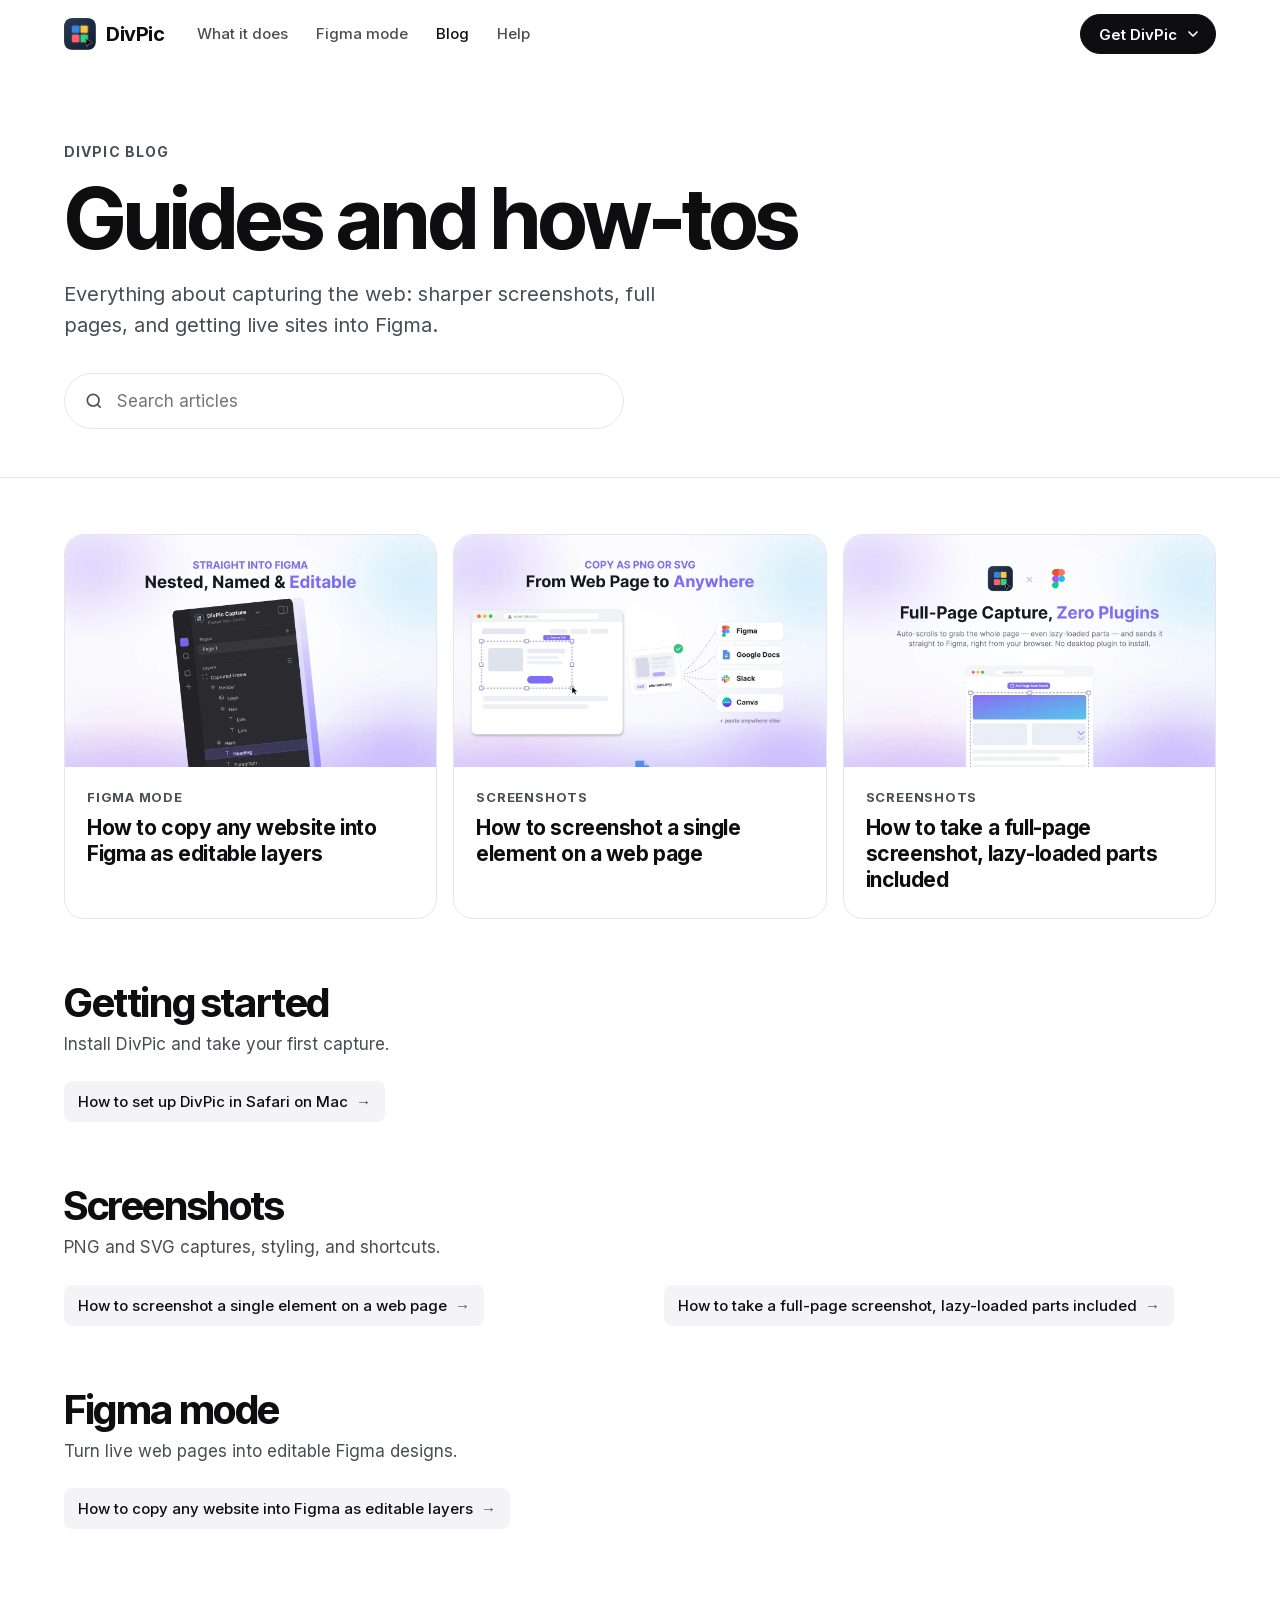
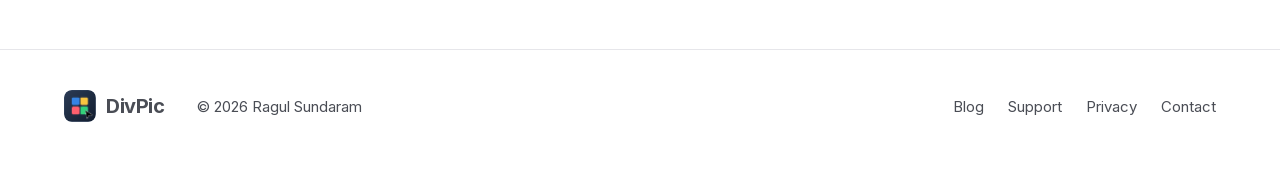
==== commit da5f15cc: "Refactor font loading strategy across multiple HTML files by replacing preconnect links with preload" ====
--- a/blog/index.html
+++ b/blog/index.html
@@ -10,9 +10,8 @@
   <meta property="og:description" content="Guides for screenshots and copying websites into Figma.">
   <meta property="og:image" content="https://ragulsundaram.github.io/divpic-site/blog/images/features.jpg">
   <link rel="icon" href="../icon.png">
-  <link rel="preconnect" href="https://fonts.googleapis.com">
-  <link rel="preconnect" href="https://fonts.gstatic.com" crossorigin>
-  <link href="https://fonts.googleapis.com/css2?family=Inter:wght@400;500;600;700&family=Inter+Tight:wght@600;700&display=swap" rel="stylesheet">
+  <link rel="preload" href="../fonts/inter-latin.woff2" as="font" type="font/woff2" crossorigin>
+  <link rel="preload" href="../fonts/inter-tight-latin.woff2" as="font" type="font/woff2" crossorigin>
   <link rel="stylesheet" href="../site.css">
   <link rel="stylesheet" href="blog.css">
 </head>
@@ -54,15 +53,15 @@
   <div class="wrap blog-end">
     <div class="featured">
       <a href="copy-website-to-figma.html">
-        <img src="images/figma-layers.jpg" alt="" width="1280" height="800" loading="lazy">
+        <img src="images/figma-layers.webp" alt="" width="1280" height="800" fetchpriority="high">
         <div class="meta"><span class="cat">Figma mode</span><strong>How to copy any website into Figma as editable layers</strong></div>
       </a>
       <a href="screenshot-html-element.html">
-        <img src="images/paste-anywhere.jpg" alt="" width="1280" height="800" loading="lazy">
+        <img src="images/paste-anywhere.webp" alt="" width="1280" height="800">
         <div class="meta"><span class="cat">Screenshots</span><strong>How to screenshot a single element on a web page</strong></div>
       </a>
       <a href="full-page-screenshot.html">
-        <img src="images/full-page-no-plugin.jpg" alt="" width="1280" height="800" loading="lazy">
+        <img src="images/full-page-no-plugin.webp" alt="" width="1280" height="800">
         <div class="meta"><span class="cat">Screenshots</span><strong>How to take a full-page screenshot, lazy-loaded parts included</strong></div>
       </a>
     </div>
--- a/site.css
+++ b/site.css
@@ -1,4 +1,7 @@
 /* DivPic landing page. Palette comes from the DivPic icon tiles. */
+/* Self-hosted Inter and Inter Tight (variable, latin subset), so text doesn't wait on a third-party stylesheet. */
+@font-face { font-family: "Inter"; font-style: normal; font-weight: 100 900; font-display: swap; src: url("fonts/inter-latin.woff2") format("woff2"); unicode-range: U+0000-00FF, U+0131, U+0152-0153, U+02BB-02BC, U+02C6, U+02DA, U+02DC, U+0304, U+0308, U+0329, U+2000-206F, U+20AC, U+2122, U+2191, U+2193, U+2212, U+2215, U+FEFF, U+FFFD; }
+@font-face { font-family: "Inter Tight"; font-style: normal; font-weight: 100 900; font-display: swap; src: url("fonts/inter-tight-latin.woff2") format("woff2"); unicode-range: U+0000-00FF, U+0131, U+0152-0153, U+02BB-02BC, U+02C6, U+02DA, U+02DC, U+0304, U+0308, U+0329, U+2000-206F, U+20AC, U+2122, U+2191, U+2193, U+2212, U+2215, U+FEFF, U+FFFD; }
 :root {
   --bg: #ffffff;
   --ink: #0e0e10;
@@ -128,7 +131,7 @@
   content: ""; position: absolute; inset: 4% -2% 2%; z-index: -1;
   border: 2px solid var(--tile-blue); background: color-mix(in srgb, var(--tile-blue) 12%, transparent);
 }
-.hero .lede { font-size: clamp(18px, 2.2vw, 22px); color: var(--ink-2); max-width: 620px; margin: 28px auto 36px; }
+.hero .lede { font-size: clamp(18px, 2.2vw, 22px); color: var(--ink-2); max-width: 760px; text-wrap: balance; margin: 28px auto 36px; }
 .cta-row { display: flex; gap: 12px; justify-content: center; flex-wrap: wrap; }
 .platforms { margin-top: 18px; font-size: 14px; color: var(--ink-2); }
 
@@ -327,64 +330,288 @@
 h2 { font-size: clamp(38px, 6vw, 72px); line-height: 1; font-weight: 700; }
 .sec-head p { font-size: 20px; color: var(--ink-2); margin: 20px 0 0; }
 
-/* Output modes: three big colour tiles */
-.modes { display: grid; grid-template-columns: repeat(3, 1fr); gap: 16px; }
-.mode { border-radius: var(--radius-xl); padding: 32px; min-height: 380px; display: flex; flex-direction: column; color: var(--on-panel); }
-.mode.png { background: var(--panel-blue); }
-.mode.svg { background: var(--panel-yellow); }
-.mode.fig { background: var(--panel-green); }
-.mode .tag { align-self: flex-start; font: 700 14px/1 ui-monospace, SFMono-Regular, Menlo, monospace; padding: 8px 12px; border-radius: 999px; background: var(--bg); color: var(--ink); }
-.mode h3 { font-size: 32px; line-height: 1.05; margin-top: auto; }
-.mode p { margin: 12px 0 0; color: color-mix(in srgb, var(--on-panel) 75%, transparent); }
-.mode .art { flex: 1; display: grid; place-items: center; padding: 24px 0; }
-
-.art-png { position: relative; width: 150px; height: 110px; border-radius: 14px; background: #fff; box-shadow: 0 20px 40px -16px rgba(30, 60, 140, .45); padding: 14px; display: grid; gap: 8px; align-content: start; }
-.art-png b { display: block; height: 10px; border-radius: 4px; background: #e3e8f2; }
-.art-png b:first-child { width: 50%; height: 14px; background: var(--tile-blue); }
-.art-png em { position: absolute; right: -14px; bottom: -14px; font: 700 12px/1 ui-monospace, Menlo, monospace; font-style: normal; background: var(--tile-blue); color: #fff; padding: 6px 8px; border-radius: 8px; }
-
-.art-svg { width: 170px; height: 120px; }
-.art-svg path, .art-svg circle, .art-svg rect { fill: none; stroke: #b07f00; stroke-width: 2; }
-.art-svg .node { fill: #fff; stroke: #b07f00; }
-
-.art-fig { width: 190px; border-radius: 12px; background: #1c1d21; color: #e8e8ec; padding: 10px; font-size: 12px; box-shadow: 0 20px 40px -16px rgba(10, 80, 40, .5); }
-.art-fig div { display: flex; align-items: center; gap: 6px; padding: 4px 6px; border-radius: 6px; }
-.art-fig div.on { background: color-mix(in srgb, var(--violet) 45%, transparent); }
-.art-fig .d1 { padding-left: 18px; } .art-fig .d2 { padding-left: 30px; }
-.art-fig small { color: #8b8d96; font-weight: 700; width: 10px; text-align: center; }
-
-/* How it works */
-.steps { display: grid; grid-template-columns: repeat(3, 1fr); gap: 16px; counter-reset: step; }
-.step { border: 1px solid var(--line); border-radius: var(--radius-lg); padding: 28px; }
-.step .n { width: 44px; height: 44px; border-radius: 50%; display: grid; place-items: center; font-weight: 700; font-size: 18px; color: #fff; margin-bottom: 40px; }
-.step:nth-child(1) .n { background: var(--tile-blue); }
-.step:nth-child(2) .n { background: #e0a100; }
-.step:nth-child(3) .n { background: var(--tile-red); }
-.step h3 { font-size: 24px; letter-spacing: -0.02em; }
-.step p { color: var(--ink-2); margin: 10px 0 0; }
+/* Output modes: same panel as How it works. Colour is only an accent; hovering a cell plays its mockup. */
+.modes { display: grid; grid-template-columns: repeat(3, 1fr); gap: 1px; background: var(--line); border: 1px solid var(--line); border-radius: var(--radius-lg); overflow: hidden; }
+.mode { --c: var(--tile-blue); display: flex; flex-direction: column; background: var(--bg); }
+.mode.svg { --c: #e0a100; }
+.mode.fig { --c: var(--tile-green); }
+.mode-top { padding: 18px 28px; border-bottom: 1px solid var(--line); }
+.mode .tag { display: inline-block; font: 700 13px/1 ui-monospace, SFMono-Regular, Menlo, monospace; padding: 8px 12px; border-radius: 999px; border: 1px solid var(--line); color: var(--c); background: color-mix(in srgb, var(--c) 8%, var(--bg)); }
+.mode-txt { padding: 24px 28px 28px; border-top: 1px solid var(--line); }
+.mode h3 { font-size: 22px; letter-spacing: -0.02em; }
+.mode p { color: var(--ink-2); margin: 8px 0 0; }
+
+/* Mode mockups */
+.mode-art::before { content: ''; position: absolute; inset: 0; background: radial-gradient(90% 70% at 60% 0%, color-mix(in srgb, var(--c) 9%, transparent), transparent 75%); opacity: 0; transition: opacity .6s var(--ease); }
+.mode:hover .mode-art::before { opacity: 1; }
+
+.mp-shot { position: absolute; left: 64px; top: 48px; width: 270px; height: 210px; padding: 20px; border-radius: 14px; background: var(--soft); border: 1px solid var(--line); }
+.mp-shot b { display: block; width: 46%; height: 14px; border-radius: 7px; background: var(--c); }
+.mp-shot span { display: block; width: 85%; height: 8px; margin-top: 14px; border-radius: 4px; background: var(--line); }
+.mp-shot .c { position: absolute; width: 18px; height: 18px; border: 0 solid var(--c); transition: transform .4s var(--ease); }
+.mp-shot .tl { top: -8px; left: -8px; border-width: 2.5px 0 0 2.5px; border-top-left-radius: 6px; }
+.mp-shot .tr { top: -8px; right: -8px; border-width: 2.5px 2.5px 0 0; border-top-right-radius: 6px; }
+.mp-shot .bl { bottom: -8px; left: -8px; border-width: 0 0 2.5px 2.5px; border-bottom-left-radius: 6px; }
+.mp-shot .br { bottom: -8px; right: -8px; border-width: 0 2.5px 2.5px 0; border-bottom-right-radius: 6px; }
+.mp-shot em { position: absolute; top: -14px; right: 26px; padding: 6px 8px; border-radius: 8px; background: var(--c); color: #fff; font: 700 12px/1 ui-monospace, Menlo, monospace; font-style: normal; transition: transform .4s var(--ease); }
+.mode:hover .mp-shot .tl { transform: translate(-6px, -6px); }
+.mode:hover .mp-shot .tr { transform: translate(6px, -6px); }
+.mode:hover .mp-shot .bl { transform: translate(-6px, 6px); }
+.mode:hover .mp-shot .br { transform: translate(6px, 6px); }
+.mode:hover .mp-shot em { transform: scale(1.12) rotate(-4deg); }
+
+.ms-vec { position: absolute; left: -20px; top: 24px; width: 420px; height: 240px; overflow: visible; }
+.ms-vec .frame { fill: var(--soft); stroke: var(--line); }
+.ms-vec .handle { fill: none; stroke: var(--ink-2); stroke-width: 1.2; stroke-dasharray: 3 4; opacity: .6; }
+.ms-vec .curve { fill: none; stroke: var(--c); stroke-width: 3; stroke-linecap: round; stroke-dasharray: 1; stroke-dashoffset: 0; }
+.ms-vec .node { fill: var(--bg); stroke: var(--c); stroke-width: 2.5; }
+.ms-vec .knob { fill: var(--c); }
+.ms-zoom { position: absolute; top: 40px; right: 28px; padding: 5px 8px; border-radius: 6px; background: var(--bg); border: 1px solid var(--line); font: 600 11px/1 ui-monospace, Menlo, monospace; color: var(--ink-2); }
+.mode:hover .ms-vec .curve { animation: ms-draw 1.2s var(--ease); }
+.mode:hover .ms-vec .knob { animation: ms-knob 1.2s var(--ease); }
+@keyframes ms-draw { from { stroke-dashoffset: 1; } }
+@keyframes ms-knob { 0% { opacity: 0; transform: scale(.4); } 60% { opacity: 1; } }
+.ms-vec .knob { transform-box: fill-box; transform-origin: center; }
+
+.mf-win { position: absolute; left: 24px; top: 36px; width: 440px; height: 240px; display: grid; grid-template-columns: 170px 1fr; border-radius: 16px; background: var(--bg); border: 1px solid var(--line); overflow: hidden; }
+.mf-layers { padding: 14px 10px; background: var(--soft); border-right: 1px solid var(--line); font-size: 12px; color: var(--ink); }
+.mf-layers small { display: block; padding: 0 6px 8px; font-size: 11px; font-weight: 600; color: var(--ink-2); }
+.mf-layers div { position: relative; display: flex; align-items: center; gap: 6px; padding: 5px 6px; border-radius: 6px; }
+.mf-layers .d1 { padding-left: 18px; } .mf-layers .d2 { padding-left: 30px; }
+.mf-layers u { text-decoration: none; width: 10px; text-align: center; font-weight: 700; color: var(--ink-2); }
+.mf-layers div.on { background: color-mix(in srgb, var(--violet) 22%, transparent); }
+.mf-canvas { position: relative; background-image: radial-gradient(var(--line) 1px, transparent 1px); background-size: 14px 14px; }
+.mf-frame { position: absolute; left: 20px; top: 36px; width: 150px; height: 84px; padding: 12px; border-radius: 8px; background: var(--soft); outline: 1.5px solid #0d99ff; }
+.mf-frame span { position: absolute; bottom: 100%; left: 0; margin-bottom: 4px; font-size: 10px; font-weight: 600; color: #0d99ff; }
+.mf-frame b { display: block; width: 20px; height: 20px; border-radius: 6px; background: var(--c); }
+.mf-frame i { display: block; width: 75%; height: 5px; margin-top: 8px; border-radius: 3px; background: var(--line); }
+.mode:hover .mf-layers div:not(small) { animation: mf-row .5s var(--ease) backwards; }
+.mode:hover .mf-layers div:nth-of-type(2) { animation-delay: .06s; }
+.mode:hover .mf-layers div:nth-of-type(3) { animation-delay: .12s; }
+.mode:hover .mf-layers div:nth-of-type(4) { animation-delay: .18s; }
+.mode:hover .mf-layers div:nth-of-type(5) { animation-delay: .24s; }
+.mode:hover .mf-frame { animation: mf-pop .6s var(--ease); }
+@keyframes mf-row { from { opacity: 0; transform: translateX(-8px); } }
+@keyframes mf-pop { from { opacity: 0; transform: translateY(8px) scale(.94); } }
+
+/* How it works: one panel, three cells. Each cell has a number, a mockup that runs off its edges and fades out, then the text. */
+.steps { display: grid; grid-template-columns: repeat(3, 1fr); gap: 1px; background: var(--line); border: 1px solid var(--line); border-radius: var(--radius-lg); overflow: hidden; }
+.step { --t: 3.6s; --c: var(--tile-blue); display: flex; flex-direction: column; background: var(--bg); }
+.step:nth-child(2) { --c: #e0a100; }
+.step:nth-child(3) { --c: var(--tile-red); }
+.step .n { padding: 18px 28px; border-bottom: 1px solid var(--line); font: 700 44px/1 'Inter Tight', Inter, sans-serif; letter-spacing: -0.03em; color: color-mix(in srgb, var(--ink) 18%, transparent); transition: color .5s var(--ease); }
+.step.play .n { color: var(--c); }
+.step-txt { padding: 24px 28px 28px; border-top: 1px solid var(--line); }
+.step h3 { font-size: 22px; letter-spacing: -0.02em; }
+.step p { color: var(--ink-2); margin: 8px 0 0; }
+
+/* Mockups: the end state shows at rest; the .play class (added in turn by the script) replays it */
+.step-art, .mode-art {
+  position: relative; height: 250px; overflow: hidden;
+  -webkit-mask-image: linear-gradient(to right, transparent, #000 22%), linear-gradient(to bottom, #000 70%, transparent);
+  -webkit-mask-composite: source-in;
+  mask-image: linear-gradient(to right, transparent, #000 22%), linear-gradient(to bottom, #000 70%, transparent);
+  mask-composite: intersect;
+}
+.step-art::before { content: ''; position: absolute; inset: 0; background: radial-gradient(90% 70% at 60% 0%, color-mix(in srgb, var(--c) 9%, transparent), transparent 75%); opacity: 0; transition: opacity .6s var(--ease); }
+.step.play .step-art::before { opacity: 1; }
+.art-stage { position: absolute; inset: 0 auto 0 0; width: 400px; }
+.art-stage .mcur { position: absolute; width: 16px; height: 20px; fill: #0e0e10; stroke: #fff; stroke-width: 1.2; stroke-linejoin: round; transform-origin: 2px 2px; filter: drop-shadow(0 1px 2px rgba(0,0,0,.25)); z-index: 3; }
+
+.s1-win { position: absolute; left: -56px; top: 40px; width: 380px; height: 240px; border-radius: 16px; background: var(--soft); border: 1px solid var(--line); }
+.s1-bar { height: 56px; display: flex; align-items: center; gap: 8px; padding: 0 12px; border-bottom: 1px solid var(--line); }
+.s1-url { flex: 1; height: 30px; border-radius: 15px; background: var(--bg); }
+.s1-btn { width: 32px; height: 32px; border-radius: 9px; display: grid; place-items: center; background: var(--bg); }
+.s1-btn svg { width: 16px; height: 16px; fill: none; stroke: var(--ink-2); stroke-width: 1.6; stroke-linejoin: round; }
+.s1-btn svg circle { fill: var(--ink-2); stroke: none; }
+.s1-ext img { width: 20px; height: 20px; }
+.s1-page { position: relative; margin: 18px; height: 130px; padding: 18px; border-radius: 12px; background: var(--bg); border: 1px solid var(--line); }
+.s1-page b { display: block; width: 110px; height: 14px; border-radius: 7px; background: var(--line); }
+.s1-page i { position: absolute; top: 16px; right: 18px; width: 16px; height: 16px; border-radius: 50%; background: var(--panel-blue); }
+.s1-page span { display: block; width: 88%; height: 7px; margin-top: 14px; border-radius: 4px; background: var(--soft); }
+.s1-tb { position: absolute; left: 92px; top: 136px; display: flex; align-items: center; gap: 6px; padding: 5px; border-radius: 12px; background: #1b1b1f; color: #f3f3f5; font-size: 12px; font-weight: 600; white-space: nowrap; box-shadow: 0 12px 28px rgba(0,0,0,.28); border: 1px solid rgba(255,255,255,.08); }
+.s1-tb img { width: 16px; height: 16px; margin-left: 3px; }
+.s1-tb i { width: 1px; height: 14px; background: rgba(255,255,255,.16); }
+.s1-tb span { padding: 6px 9px; border-radius: 7px; color: #c9cad0; }
+.s1-tb span.on { background: var(--violet); color: #fff; }
+.s1 .mcur { left: 215px; top: 70px; }
+
+.s2-page { position: absolute; left: -40px; top: 36px; width: 400px; height: 240px; padding: 14px; border-radius: 16px; background: var(--soft); border: 1px solid var(--line); }
+.s2-head { display: flex; gap: 6px; align-items: center; height: 14px; margin-bottom: 14px; }
+.s2-head b { width: 14px; height: 14px; border-radius: 4px; background: var(--tile-blue); }
+.s2-head span { width: 30px; height: 6px; border-radius: 3px; background: var(--line); }
+.s2-head span:first-of-type { margin-left: auto; }
+.s2-cards { display: grid; grid-template-columns: 1fr 1fr; gap: 12px; }
+.s2-card { position: relative; height: 80px; padding: 12px; border: 1px solid var(--line); border-radius: 10px; background: var(--bg); }
+.s2-card b { display: block; width: 22px; height: 22px; border-radius: 6px; background: var(--panel-yellow); }
+.s2-card.c2 b { background: var(--panel-violet); }
+.s2-card span { display: block; width: 80%; height: 6px; margin-top: 9px; border-radius: 3px; background: var(--line); }
+.s2-card::after { content: ''; position: absolute; inset: -3px; border: 2px solid #2563eb; border-radius: 12px; background: rgba(37,99,235,.16); opacity: 0; }
+.s2-card.c2::after { opacity: 1; }
+.s2-card em { position: absolute; top: 100%; left: 50%; transform: translate(-50%, 7px); padding: 3px 6px; border-radius: 4px; background: #2563eb; color: #fff; font: 600 10px/1 ui-monospace, Menlo, monospace; font-style: normal; white-space: nowrap; }
+.s2 .mcur { left: 262px; top: 118px; }
+
+.s3-win { position: absolute; left: -40px; top: 36px; width: 440px; height: 240px; display: grid; grid-template-columns: 130px 1fr; border-radius: 16px; background: var(--bg); border: 1px solid var(--line); overflow: hidden; }
+.s3-layers { padding: 14px 12px; display: flex; flex-direction: column; gap: 10px; background: var(--soft); border-right: 1px solid var(--line); }
+.s3-layers small { font-size: 11px; font-weight: 600; color: var(--ink-2); margin-bottom: 2px; }
+.s3-layers i { display: block; width: 80%; height: 6px; border-radius: 3px; background: var(--line); }
+.s3-layers i.d { width: 58%; margin-left: 12px; }
+.s3-canvas { position: relative; background-image: radial-gradient(var(--line) 1px, transparent 1px); background-size: 14px 14px; }
+.s3-frame { position: absolute; left: 50%; top: 30px; width: 170px; height: 80px; padding: 12px; transform: translateX(-50%); border-radius: 8px; background: var(--bg); outline: 1.5px solid #0d99ff; box-shadow: 0 6px 18px rgba(0,0,0,.08); }
+.s3-frame span { position: absolute; bottom: 100%; left: 0; margin-bottom: 4px; font-size: 10px; font-weight: 600; color: #0d99ff; }
+.s3-frame b { display: block; width: 20px; height: 20px; border-radius: 6px; background: var(--tile-green); }
+.s3-frame i { display: block; width: 75%; height: 5px; margin-top: 8px; border-radius: 3px; background: var(--line); }
+.s3-keys { position: absolute; top: 124px; left: 50%; display: flex; gap: 6px; transform: translateX(-50%); }
+.s3-keys kbd { min-width: 28px; height: 26px; display: grid; place-items: center; padding: 0 6px; font-size: 12px; background: var(--bg); border: 1px solid var(--line); box-shadow: 0 2px 0 var(--line); }
+
+.step.play .s1 .mcur { animation: s1-cur var(--t) var(--ease) infinite; }
+.step.play .s1-ext { animation: s1-ring var(--t) ease-out infinite; }
+.step.play .s1-tb { animation: s1-tb var(--t) var(--ease) infinite; }
+.step.play .s2 .mcur { animation: s2-cur var(--t) var(--ease) infinite; }
+.step.play .s2-card.c1::after { animation: s2-h1 var(--t) linear infinite; }
+.step.play .s2-card.c2::after { animation: s2-h2 var(--t) linear infinite; }
+.step.play .s2-card em { animation: s2-lbl var(--t) var(--ease) infinite; }
+.step.play .s3-keys kbd { animation: s3-key var(--t) ease infinite; }
+.step.play .s3-keys kbd + kbd { animation-delay: .12s; animation-fill-mode: backwards; }
+.step.play .s3-frame { animation: s3-frame var(--t) var(--ease) infinite; }
+.step.play .s3-layers i { animation: s3-row var(--t) var(--ease) infinite backwards; }
+.step.play .s3-layers i:nth-of-type(2) { animation-delay: .12s; }
+.step.play .s3-layers i:nth-of-type(3) { animation-delay: .24s; }
+.step.play .s3-layers i:nth-of-type(4) { animation-delay: .36s; }
+
+@keyframes s1-cur {
+  0% { left: 130px; top: 220px; opacity: 0; transform: scale(1); }
+  6% { opacity: 1; }
+  34% { left: 215px; top: 70px; transform: scale(1); }
+  40% { transform: scale(.78); }
+  46%, 92% { left: 215px; top: 70px; transform: scale(1); opacity: 1; }
+  100% { left: 215px; top: 70px; opacity: 0; }
+}
+@keyframes s1-ring {
+  0%, 38% { box-shadow: 0 0 0 0 rgba(124,108,246,.55); }
+  64%, 100% { box-shadow: 0 0 0 12px rgba(124,108,246,0); }
+}
+@keyframes s1-tb {
+  0%, 44% { opacity: 0; transform: translateY(-10px) scale(.94); }
+  56%, 92% { opacity: 1; transform: none; }
+  100% { opacity: 0; transform: none; }
+}
+@keyframes s2-cur {
+  0% { left: 150px; top: 230px; opacity: 0; transform: scale(1); }
+  6% { opacity: 1; }
+  24%, 38% { left: 78px; top: 114px; }
+  54% { left: 262px; top: 118px; transform: scale(1); }
+  60% { transform: scale(.78); }
+  66%, 92% { left: 262px; top: 118px; transform: scale(1); opacity: 1; }
+  100% { left: 262px; top: 118px; opacity: 0; }
+}
+@keyframes s2-h1 {
+  0%, 22% { opacity: 0; background: rgba(37,99,235,.06); }
+  26%, 42% { opacity: 1; background: rgba(37,99,235,.06); }
+  48%, 100% { opacity: 0; }
+}
+@keyframes s2-h2 {
+  0%, 48% { opacity: 0; background: rgba(37,99,235,.06); }
+  54%, 59% { opacity: 1; background: rgba(37,99,235,.06); }
+  64%, 100% { opacity: 1; background: rgba(37,99,235,.16); }
+}
+@keyframes s2-lbl {
+  0%, 62% { opacity: 0; transform: translate(-50%, 1px); }
+  70%, 100% { opacity: 1; transform: translate(-50%, 7px); }
+}
+@keyframes s3-key {
+  0%, 12% { transform: none; box-shadow: 0 2px 0 var(--line); }
+  16%, 26% { transform: translateY(2px); box-shadow: 0 0 0 var(--line); background: var(--soft); }
+  30%, 100% { transform: none; box-shadow: 0 2px 0 var(--line); }
+}
+@keyframes s3-frame {
+  0%, 26% { opacity: 0; transform: translate(-50%, 8px) scale(.9); }
+  36%, 100% { opacity: 1; transform: translateX(-50%) scale(1); }
+}
+@keyframes s3-row {
+  0%, 36% { opacity: 0; transform: translateX(-8px); }
+  46%, 100% { opacity: 1; transform: none; }
+}
+
+/* Feature grid */
+.feats { display: grid; grid-template-columns: repeat(4, 1fr); gap: 1px; background: var(--line); border: 1px solid var(--line); border-radius: var(--radius-lg); overflow: hidden; }
+.feat { --c: var(--tile-blue); position: relative; padding: 28px; background: var(--bg); overflow: hidden; }
+.feat:nth-child(2), .feat:nth-child(8) { --c: var(--tile-green); }
+.feat:nth-child(3), .feat:nth-child(7) { --c: var(--violet); }
+.feat:nth-child(4) { --c: #e0a100; }
+.feat:nth-child(5) { --c: var(--tile-red); }
+.feat::before { content: ''; position: absolute; inset: 0; background: radial-gradient(280px circle at var(--mx, 50%) var(--my, 0%), color-mix(in srgb, var(--c) 16%, transparent), transparent 70%); opacity: 0; transition: opacity .3s var(--ease); pointer-events: none; }
+.feat:hover::before { opacity: 1; }
+.feat > * { position: relative; }
+.feat h3 { font-size: 18px; letter-spacing: -0.01em; }
+.feat p { margin: 8px 0 0; font-size: 15px; color: var(--ink-2); }
+.fi { width: 48px; height: 48px; margin-bottom: 28px; display: grid; place-items: center; border-radius: 12px; border: 1px solid var(--line); background: var(--soft); transition: background .25s var(--ease), border-color .25s var(--ease), color .25s var(--ease), transform .25s var(--ease); }
+.fi svg { width: 24px; height: 24px; fill: none; stroke: currentColor; stroke-width: 1.75; stroke-linecap: round; stroke-linejoin: round; overflow: visible; }
+.fi svg * { transform-box: fill-box; transform-origin: center; transition: transform .35s var(--ease); }
+.feat:is(:hover, .play) .fi { background: var(--c); border-color: var(--c); color: #fff; transform: translateY(-2px); }
+
+.fi .rays { transform-box: view-box; transform-origin: 9px 9px; }
+.feat:is(:hover, .play) .fi .rays { animation: f-burst .7s var(--ease); }
+.feat:is(:hover, .play) .fi .ptr { animation: f-tap .5s var(--ease); }
+.feat:is(:hover, .play) .fi .tl { transform: translate(-1.5px, -1.5px); }
+.feat:is(:hover, .play) .fi .tr { transform: translate(1.5px, -1.5px); }
+.feat:is(:hover, .play) .fi .br { transform: translate(1.5px, 1.5px); }
+.feat:is(:hover, .play) .fi .bl { transform: translate(-1.5px, 1.5px); }
+.feat:is(:hover, .play) .fi .scroll { animation: f-scroll .9s var(--ease); }
+.feat:is(:hover, .play) .fi .l1 { transform: translateY(-2.5px); }
+.feat:is(:hover, .play) .fi .l3 { transform: translateY(2.5px); }
+.fi .curve { stroke-dasharray: 1; stroke-dashoffset: 0; }
+.feat:is(:hover, .play) .fi .curve { animation: f-draw .8s var(--ease); }
+.feat:is(:hover, .play) .fi .a1, .feat:is(:hover, .play) .fi .a2 { transform: rotate(45deg) scale(.9); }
+.feat:is(:hover, .play) .fi .sun { transform: translate(1px, -2px) scale(1.2); }
+.feat:is(:hover, .play) .fi .hill { animation: f-hill .7s var(--ease); }
+.fi .front { fill: var(--soft); transition: transform .35s var(--ease), fill .25s var(--ease); }
+.feat:is(:hover, .play) .fi .front { fill: var(--c); animation: f-copy .7s var(--ease); }
+.fi .k1, .fi .k2, .fi .k3 { fill: currentColor; }
+.feat:is(:hover, .play) .fi .k1 { transform: translateX(8px); }
+.feat:is(:hover, .play) .fi .k2 { transform: translateX(-7px); }
+.feat:is(:hover, .play) .fi .k3 { transform: translateX(5px); }
+.feat:is(:hover, .play) .fi .shackle { animation: f-unlock .9s var(--ease); }
+
+@keyframes f-burst { 0% { opacity: 1; transform: scale(1); } 35% { opacity: 0; transform: scale(1.6); } 36% { opacity: 0; transform: scale(.5); } 100% { opacity: 1; transform: scale(1); } }
+@keyframes f-tap { 0%, 100% { transform: none; } 40% { transform: translate(-1.5px, -1.5px) scale(.9); } }
+@keyframes f-scroll { 0%, 100% { transform: none; opacity: 1; } 45% { transform: translateY(-4px); opacity: 0; } 55% { transform: translateY(4px); opacity: 0; } }
+@keyframes f-draw { from { stroke-dashoffset: 1; } to { stroke-dashoffset: 0; } }
+@keyframes f-hill { 0%, 100% { transform: none; } 50% { transform: translateY(1.5px); } }
+@keyframes f-copy { 0%, 100% { transform: none; } 50% { transform: translate(-5px, -5px); } }
+@keyframes f-unlock { 0%, 100% { transform: none; } 35%, 65% { transform: translateY(-3px); } }
 kbd { font: 600 13px/1 ui-monospace, Menlo, monospace; padding: 4px 7px; border-radius: 6px; border: 1px solid var(--line); border-bottom-width: 2px; background: var(--soft); white-space: nowrap; }
 
-/* Big feature panel (Figma mode) */
-.panel { border-radius: var(--radius-xl); padding: 64px; display: grid; grid-template-columns: 1fr 1fr; gap: 48px; align-items: center; }
-.panel.violet { background: var(--panel-violet); }
-.panel.dark { background: #0e0e10; color: #f3f3f5; }
-.panel h2 { font-size: clamp(36px, 5vw, 60px); }
-.panel .lede { font-size: 19px; margin: 20px 0 28px; opacity: .8; }
+/* Big two-cell panels (Figma mode, privacy): text on the left, artwork on a faded canvas on the right */
+.panel { --c: var(--violet); display: grid; grid-template-columns: 1fr 1fr; gap: 1px; background: var(--line); border: 1px solid var(--line); border-radius: var(--radius-lg); overflow: hidden; }
+.panel.dark { --c: var(--tile-green); }
+.panel > * { background: var(--bg); }
+.panel > :first-child { padding: 56px; }
+.panel h2 { font-size: clamp(34px, 4.4vw, 54px); }
+.panel .lede { font-size: 19px; margin: 20px 0 28px; color: var(--ink-2); }
+.kicker.with-logo { display: flex; align-items: center; gap: 10px; }
+.figma-logo { width: 14px; height: 21px; flex: none; }
+.panel .more { margin: 28px 0 0; }
+.panel .more a { color: var(--ink); text-underline-offset: 4px; }
+.panel-art { position: relative; min-height: 420px; overflow: hidden;
+  background: radial-gradient(70% 60% at 50% 40%, color-mix(in srgb, var(--c) 10%, transparent), transparent 70%), radial-gradient(var(--line) 1px, transparent 1px) 0 0 / 16px 16px, var(--bg); }
 .ticks { list-style: none; padding: 0; margin: 0; display: grid; gap: 12px; }
 .ticks li { display: flex; gap: 12px; align-items: flex-start; }
 .ticks li::before { content: ""; flex: none; width: 22px; height: 22px; margin-top: 2px; border-radius: 50%; background: var(--violet) url("data:image/svg+xml,%3Csvg xmlns='http://www.w3.org/2000/svg' viewBox='0 0 24 24' fill='none' stroke='white' stroke-width='3' stroke-linecap='round' stroke-linejoin='round'%3E%3Cpath d='M5 12l5 5L20 7'/%3E%3C/svg%3E") center/14px no-repeat; }
 .panel.dark .ticks li::before { background-color: var(--tile-green); }
 
-.layers { background: #1c1d21; color: #e8e8ec; border-radius: 18px; padding: 16px; font-size: 14px; box-shadow: 0 30px 60px -24px rgba(60, 40, 160, .45); max-width: 360px; justify-self: center; width: 100%; }
-.layers header { display: flex; justify-content: space-between; color: #8b8d96; font-size: 12px; font-weight: 600; padding: 4px 8px 10px; border-bottom: 1px solid #2c2d33; margin-bottom: 8px; }
+
+.layers { position: absolute; left: 56px; top: 56px; width: 400px; background: var(--soft); color: var(--ink); border: 1px solid var(--line); border-radius: 16px; padding: 16px; font-size: 14px; box-shadow: 0 30px 60px -30px color-mix(in srgb, var(--c) 45%, transparent);
+  -webkit-mask-image: linear-gradient(to bottom, #000 60%, transparent); mask-image: linear-gradient(to bottom, #000 60%, transparent); }
+.layers header { display: flex; justify-content: space-between; color: var(--ink-2); font-size: 12px; font-weight: 600; padding: 4px 8px 10px; border-bottom: 1px solid var(--line); margin-bottom: 8px; }
 .layers div { display: flex; align-items: center; gap: 10px; padding: 7px 8px; border-radius: 8px; }
-.layers div.on { background: color-mix(in srgb, var(--violet) 40%, transparent); outline: 1px solid var(--violet); }
-.layers small { color: #8b8d96; font-weight: 700; width: 14px; text-align: center; font-size: 13px; }
+.layers div.on { background: color-mix(in srgb, var(--violet) 22%, transparent); outline: 1px solid var(--violet); }
+.layers small { color: var(--ink-2); font-weight: 700; width: 14px; text-align: center; font-size: 13px; }
 .layers .d1 { padding-left: 28px; } .layers .d2 { padding-left: 48px; }
 
 /* Style controls demo */
-.style-demo { display: grid; grid-template-columns: 1fr 1.1fr; gap: 16px; }
-.controls { border: 1px solid var(--line); border-radius: var(--radius-xl); padding: 32px; display: grid; gap: 22px; align-content: start; }
+.style-demo { display: grid; grid-template-columns: 1fr 1.1fr; gap: 1px; background: var(--line); border: 1px solid var(--line); border-radius: var(--radius-lg); overflow: hidden; }
+.controls { background: var(--bg); padding: 40px; display: grid; gap: 22px; align-content: start; }
 .controls h3 { font-size: 28px; }
 .controls p { color: var(--ink-2); margin: -10px 0 0; }
 .ctl { display: grid; gap: 8px; }
@@ -395,8 +622,8 @@
 .swatches button { width: 36px; height: 36px; border-radius: 50%; border: 2px solid var(--line); cursor: pointer; padding: 0; }
 .swatches button[aria-pressed="true"] { border-color: var(--ink); box-shadow: 0 0 0 3px var(--bg) inset; }
 .swatches .none { background: repeating-conic-gradient(#d9d9de 0 25%, #fff 0 50%) 0 0 / 12px 12px; }
-.preview-area { border-radius: var(--radius-xl); background: var(--soft); display: grid; place-items: center; padding: 40px 24px; min-height: 420px;
-  background-image: repeating-conic-gradient(color-mix(in srgb, var(--ink) 6%, transparent) 0 25%, transparent 0 50%); background-size: 22px 22px; }
+.preview-area { display: grid; place-items: center; padding: 40px 24px; min-height: 420px;
+  background: radial-gradient(var(--line) 1px, transparent 1px) 0 0 / 16px 16px, var(--bg); }
 .shot { transition: padding .2s var(--ease), border-radius .2s var(--ease), box-shadow .2s var(--ease), background .2s var(--ease); }
 .shot .card { background: #e6e1ff; width: min(300px, 70vw); }
 .shot .card .lines .sk { background: rgba(14,14,16,.18); }
@@ -404,9 +631,14 @@
 
 /* Privacy band */
 .privacy-band .panel { grid-template-columns: 1.2fr 1fr; }
-.lock { justify-self: center; width: 220px; height: 220px; border-radius: 48px; background: #1c1d21; display: grid; place-items: center; position: relative; }
-.lock svg { width: 96px; height: 96px; stroke: var(--tile-green); fill: none; stroke-width: 1.6; stroke-linecap: round; stroke-linejoin: round; }
-.lock em { position: absolute; bottom: -14px; font-style: normal; font-size: 13px; font-weight: 700; padding: 6px 12px; border-radius: 999px; background: var(--tile-green); color: #04230f; }
+.privacy-band .panel-art { display: grid; place-items: center; }
+.lock { position: relative; width: 168px; height: 168px; display: grid; place-items: center; border-radius: 40px; background: var(--soft); border: 1px solid var(--line); }
+.lock svg { position: relative; width: 76px; height: 76px; stroke: var(--c); fill: none; stroke-width: 1.6; stroke-linecap: round; stroke-linejoin: round; }
+.lock i { position: absolute; inset: -1px; border-radius: 40px; border: 1px solid color-mix(in srgb, var(--c) 45%, transparent); opacity: 0; animation: ring 4.5s var(--ease) infinite; }
+.lock i:nth-child(2) { animation-delay: 1.5s; }
+.lock i:nth-child(3) { animation-delay: 3s; }
+@keyframes ring { 0% { opacity: .9; transform: scale(1); } 100% { opacity: 0; transform: scale(2.1); border-radius: 60px; } }
+.lock em { position: absolute; bottom: -15px; font-style: normal; font: 700 12px/1 ui-monospace, SFMono-Regular, Menlo, monospace; padding: 8px 12px; border-radius: 999px; border: 1px solid var(--line); color: var(--c); background: color-mix(in srgb, var(--c) 8%, var(--bg)); }
 
 /* Browsers */
 .browsers { display: grid; grid-template-columns: repeat(3, 1fr); gap: 16px; }
@@ -461,8 +693,11 @@
 @media (max-width: 900px) {
   .nav-links { display: none; }
   .modes, .steps, .browsers { grid-template-columns: 1fr; }
-  .mode { min-height: 320px; }
-  .panel, .privacy-band .panel { grid-template-columns: 1fr; padding: 40px 24px; }
+  .feats { grid-template-columns: repeat(2, 1fr); }
+  .panel, .privacy-band .panel { grid-template-columns: 1fr; }
+  .panel > :first-child { padding: 40px 24px; }
+  .panel-art { min-height: 320px; }
+  .layers { left: 24px; top: 32px; width: 340px; }
   .style-demo { grid-template-columns: minmax(0, 1fr); }
   .preview-area { overflow: hidden; }
   .shot .card { width: min(300px, 56vw); }
@@ -481,7 +716,13 @@
   .app-main { padding: 12px 12px 64px; }
   .demo-badge { font-size: 12px; padding: 7px 13px; }
   .bw-tab.on { min-width: 0; }
-  .controls, .mode, .step { padding: 24px; }
+  .controls { padding: 24px; }
+  .step-txt, .mode-txt { padding: 20px 24px 24px; }
+  .step .n, .mode-top { padding: 16px 24px; }
+  .feats { grid-template-columns: 1fr; }
+  .feat { display: grid; grid-template-columns: 44px 1fr; column-gap: 16px; padding: 20px; }
+  .feat p { grid-column: 2; margin-top: 4px; }
+  .fi { grid-row: span 2; width: 44px; height: 44px; margin: 0; }
   .closer .box { padding: 64px 20px; }
 }
 
--- a/blog/blog.css
+++ b/blog/blog.css
@@ -76,6 +76,7 @@
 .prose h2:hover .anchor, .prose h2 .anchor:focus-visible { opacity: 1; }
 .prose ul, .prose ol { padding-left: 1.4em; margin-bottom: 0; }
 .prose li + li { margin-top: 8px; }
+.prose li > p { margin-top: 10px; }
 .prose a { color: var(--tile-blue); text-underline-offset: 3px; }
 .prose code { font: 600 .85em/1 ui-monospace, SFMono-Regular, Menlo, monospace; background: var(--code-bg); border: 1px solid var(--line); border-radius: 6px; padding: 3px 6px; }
 .prose hr { border: 0; border-top: 1px solid var(--line); margin: 48px 0; }
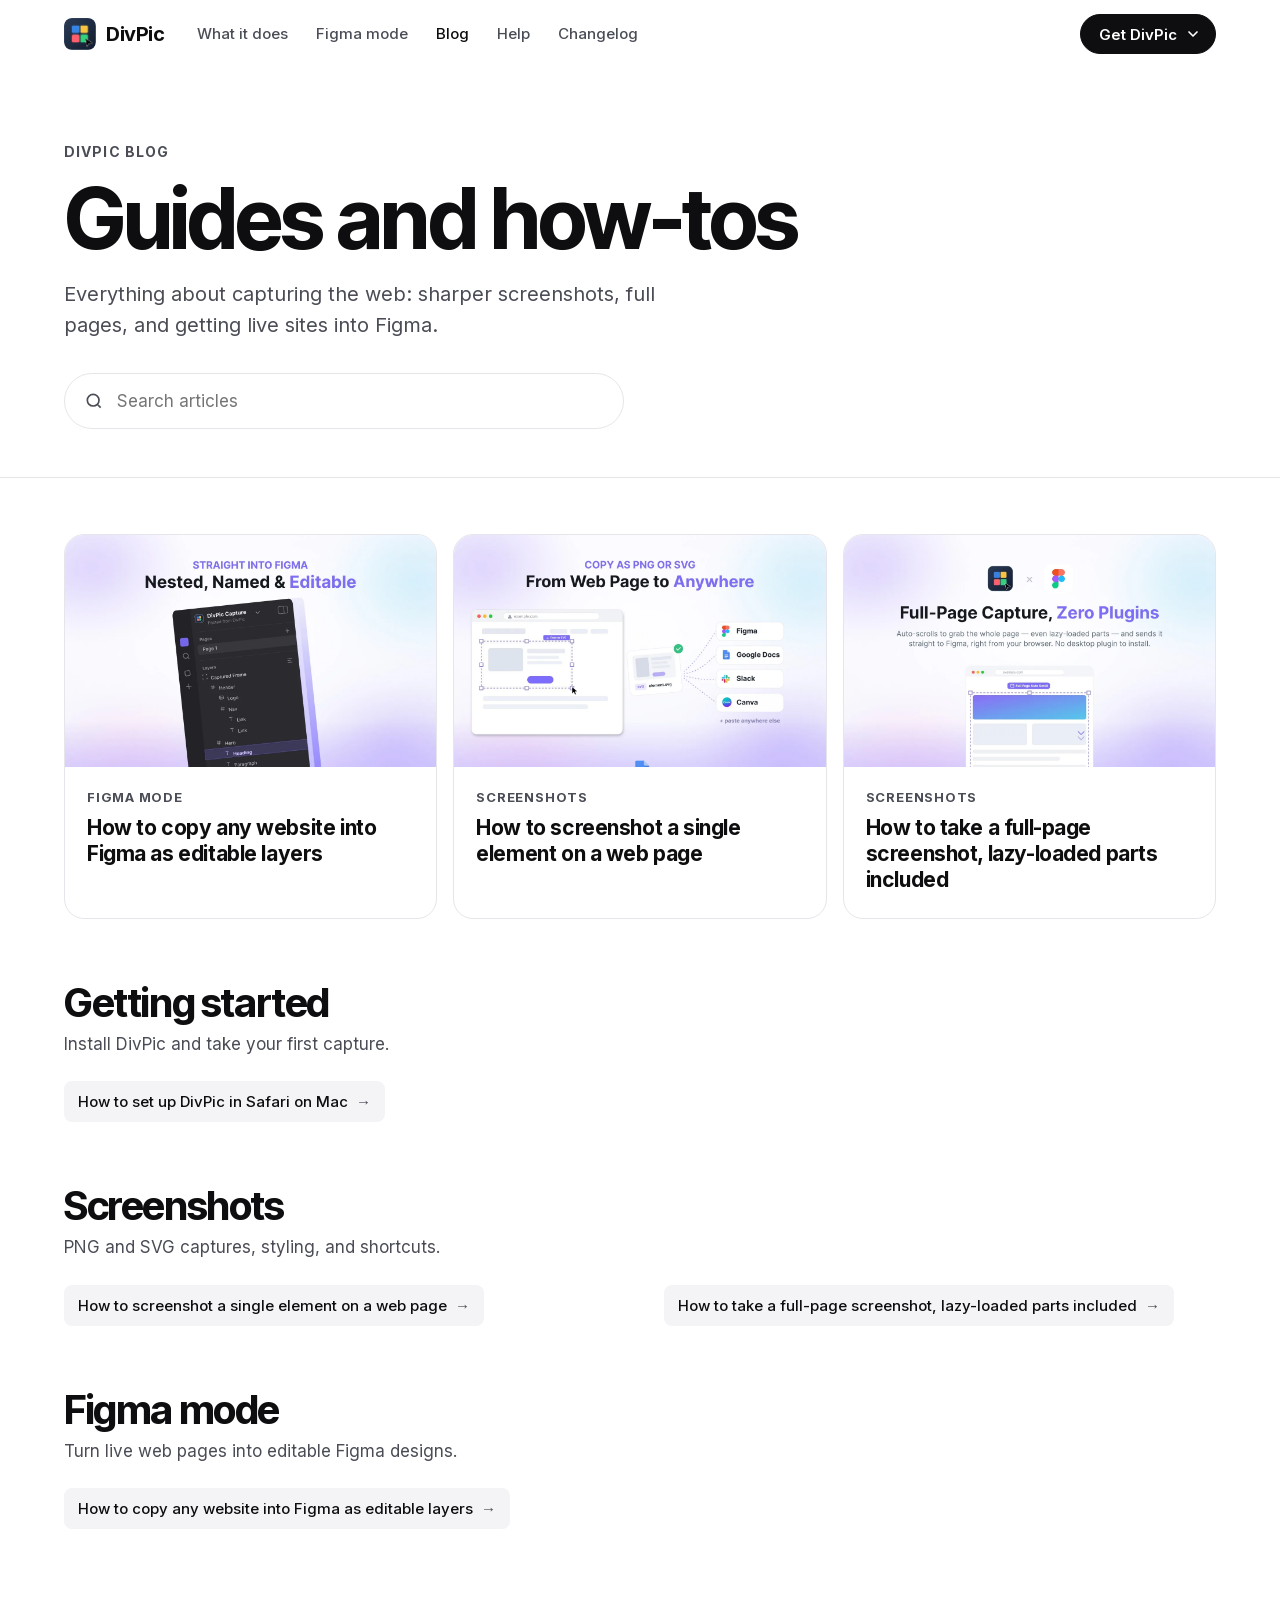
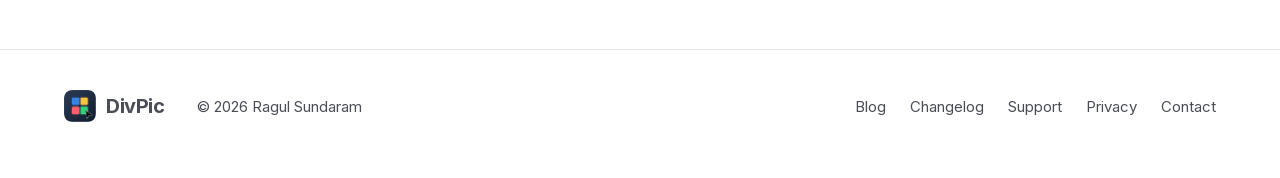
==== commit 567d9c3f: "Add Changelog link to navigation across multiple HTML files and update site.css with new styles for " ====
--- a/blog/index.html
+++ b/blog/index.html
@@ -25,6 +25,7 @@
       <a href="../index.html#figma">Figma mode</a>
       <a href="index.html" aria-current="page">Blog</a>
       <a href="../index.html#faq">Help</a>
+      <a href="../changelog.html">Changelog</a>
     </nav>
     <div class="get-menu">
       <button class="btn solid sm" type="button" aria-haspopup="true" aria-expanded="false" aria-controls="get-menu-list">Get DivPic<svg class="chev" viewBox="0 0 24 24" aria-hidden="true"><path d="M6 9l6 6 6-6"/></svg></button>
@@ -101,6 +102,7 @@
     <span>© 2026 Ragul Sundaram</span>
     <nav aria-label="Footer">
       <a href="index.html">Blog</a>
+      <a href="../changelog.html">Changelog</a>
       <a href="../support.html">Support</a>
       <a href="../privacy.html">Privacy</a>
       <a href="mailto:ragulsundaram15@gmail.com">Contact</a>
--- a/site.css
+++ b/site.css
@@ -13,6 +13,10 @@
   --tile-red: #f2555a;
   --tile-green: #22c55e;
   --violet: #7c6cf6;
+  --blue-ink: #1d5fd6;
+  --violet-ink: #5646d6;
+  --green-ink: #15803d;
+  --font-mono: ui-monospace, "SF Mono", Menlo, Consolas, monospace;
   --panel-blue: #d7e6ff;
   --panel-yellow: #ffefc2;
   --panel-red: #ffd9da;
@@ -44,6 +48,9 @@
     --on-panel: #f3f3f5;
     --btn-bg: #f3f3f5;
     --btn-ink: #0e0e10;
+    --blue-ink: #7fb0ff;
+    --violet-ink: #a99dff;
+    --green-ink: #4ade80;
   }
 }
 
@@ -123,8 +130,8 @@
 .eyebrow i { width: 8px; height: 8px; border-radius: 50%; background: var(--tile-green); }
 h1, h2, h3 { font-family: "Inter Tight", "Inter", sans-serif; letter-spacing: -0.035em; margin: 0; }
 .hero h1 {
-  font-size: clamp(48px, 9vw, 112px); line-height: .95; font-weight: 700;
-  max-width: 11ch; margin: 0 auto;
+  font-size: clamp(44px, 8vw, 96px); line-height: .95; font-weight: 700;
+  white-space: nowrap; margin: 0 auto;
 }
 .hero h1 .hl { position: relative; white-space: nowrap; }
 .hero h1 .hl::after {
@@ -297,6 +304,22 @@
 .dp-btn { display: inline-flex; align-items: center; gap: 6px; padding: 6px 11px; border: 1px solid rgba(255,255,255,0.1); background: rgba(255,255,255,0.04); font-size: 12.5px; font-weight: 600; border-radius: 8px; }
 .dp-btn-primary { background: linear-gradient(135deg, #6d5efc 0%, #9a6bff 100%); border-color: transparent; color: #fff; box-shadow: 0 3px 10px rgba(125,109,255,0.35); }
 .dp-iconbtn { display: inline-flex; align-items: center; justify-content: center; width: 26px; height: 26px; color: rgba(243,243,246,0.6); border-radius: 6px; }
+/* Clickable: :where() keeps the button reset weaker than the toolbar's own classes */
+:where(.dp-bar) button { font: inherit; color: inherit; background: none; border: 0; padding: 0; margin: 0; cursor: pointer; }
+.dp-bar button:focus-visible { outline: 2px solid #9a6bff; outline-offset: 2px; }
+.dp-brand { border-radius: 6px; }
+.dp-switch, .dp-switch::after, .dp-bar .tb, .dp-btn, .dp-iconbtn { transition: background .15s, color .15s, transform .2s var(--ease), left .2s var(--ease); }
+.dp-figma[aria-checked="true"] .dp-switch { background: #7d6dff; }
+.dp-figma[aria-checked="true"] .dp-switch::after { left: 16px; }
+.dp-figma[aria-checked="true"] .dp-figma-label { color: #f3f3f6; }
+.dp-bar .tb:not(.on):hover { color: #f3f3f6; background: rgba(255,255,255,0.06); }
+.dp-btn:hover { background: rgba(255,255,255,0.09); }
+.dp-btn-primary:hover { background: linear-gradient(135deg, #7b6dff 0%, #a77cff 100%); }
+.dp-btn:active, .dp-iconbtn:active { transform: scale(.96); }
+.dp-iconbtn:hover { color: #f3f3f6; background: rgba(255,255,255,0.08); }
+.dp-iconbtn.spin svg { transform: rotate(90deg); transition: transform .4s var(--ease); }
+/* Close collapses the bar to its logo; clicking the logo opens it again */
+.dp-bar.min > :not(.dp-grip, .dp-brand) { display: none; }
 @media (max-width: 760px) { .dp-bar { transform: translateX(-50%) scale(.72); } }
 @media (max-width: 560px) { .dp-bar { transform: translateX(-50%) scale(.5); bottom: -18px; } }
 
@@ -324,11 +347,15 @@
 
 /* ---------- Sections ---------- */
 section { padding: 120px 0 0; }
-.sec-head { max-width: 760px; margin-bottom: 48px; }
+/* Only the copy is capped; headings get the full width so they hold one line */
+.sec-head { margin-bottom: 48px; }
 .sec-head.center { margin: 0 auto 56px; text-align: center; }
+.sec-head h2 { text-wrap: balance; }
+@media (min-width: 640px) { .sec-head h2 { white-space: nowrap; } }
 .kicker { font-size: 14px; font-weight: 700; letter-spacing: .08em; text-transform: uppercase; color: var(--ink-2); margin-bottom: 14px; }
 h2 { font-size: clamp(38px, 6vw, 72px); line-height: 1; font-weight: 700; }
-.sec-head p { font-size: 20px; color: var(--ink-2); margin: 20px 0 0; }
+.sec-head p { font-size: 20px; color: var(--ink-2); margin: 20px 0 0; max-width: 760px; }
+.sec-head.center p { margin-inline: auto; }
 
 /* Output modes: same panel as How it works. Colour is only an accent; hovering a cell plays its mockup. */
 .modes { display: grid; grid-template-columns: repeat(3, 1fr); gap: 1px; background: var(--line); border: 1px solid var(--line); border-radius: var(--radius-lg); overflow: hidden; }
@@ -541,37 +568,37 @@
 .feat:nth-child(4) { --c: #e0a100; }
 .feat:nth-child(5) { --c: var(--tile-red); }
 .feat::before { content: ''; position: absolute; inset: 0; background: radial-gradient(280px circle at var(--mx, 50%) var(--my, 0%), color-mix(in srgb, var(--c) 16%, transparent), transparent 70%); opacity: 0; transition: opacity .3s var(--ease); pointer-events: none; }
-.feat:hover::before { opacity: 1; }
+.feat.play::before { opacity: 1; }
 .feat > * { position: relative; }
 .feat h3 { font-size: 18px; letter-spacing: -0.01em; }
 .feat p { margin: 8px 0 0; font-size: 15px; color: var(--ink-2); }
 .fi { width: 48px; height: 48px; margin-bottom: 28px; display: grid; place-items: center; border-radius: 12px; border: 1px solid var(--line); background: var(--soft); transition: background .25s var(--ease), border-color .25s var(--ease), color .25s var(--ease), transform .25s var(--ease); }
 .fi svg { width: 24px; height: 24px; fill: none; stroke: currentColor; stroke-width: 1.75; stroke-linecap: round; stroke-linejoin: round; overflow: visible; }
 .fi svg * { transform-box: fill-box; transform-origin: center; transition: transform .35s var(--ease); }
-.feat:is(:hover, .play) .fi { background: var(--c); border-color: var(--c); color: #fff; transform: translateY(-2px); }
+.feat.play .fi { background: var(--c); border-color: var(--c); color: #fff; transform: translateY(-2px); }
 
 .fi .rays { transform-box: view-box; transform-origin: 9px 9px; }
-.feat:is(:hover, .play) .fi .rays { animation: f-burst .7s var(--ease); }
-.feat:is(:hover, .play) .fi .ptr { animation: f-tap .5s var(--ease); }
-.feat:is(:hover, .play) .fi .tl { transform: translate(-1.5px, -1.5px); }
-.feat:is(:hover, .play) .fi .tr { transform: translate(1.5px, -1.5px); }
-.feat:is(:hover, .play) .fi .br { transform: translate(1.5px, 1.5px); }
-.feat:is(:hover, .play) .fi .bl { transform: translate(-1.5px, 1.5px); }
-.feat:is(:hover, .play) .fi .scroll { animation: f-scroll .9s var(--ease); }
-.feat:is(:hover, .play) .fi .l1 { transform: translateY(-2.5px); }
-.feat:is(:hover, .play) .fi .l3 { transform: translateY(2.5px); }
+.feat.play .fi .rays { animation: f-burst .7s var(--ease); }
+.feat.play .fi .ptr { animation: f-tap .5s var(--ease); }
+.feat.play .fi .tl { transform: translate(-1.5px, -1.5px); }
+.feat.play .fi .tr { transform: translate(1.5px, -1.5px); }
+.feat.play .fi .br { transform: translate(1.5px, 1.5px); }
+.feat.play .fi .bl { transform: translate(-1.5px, 1.5px); }
+.feat.play .fi .scroll { animation: f-scroll .9s var(--ease); }
+.feat.play .fi .l1 { transform: translateY(-2.5px); }
+.feat.play .fi .l3 { transform: translateY(2.5px); }
 .fi .curve { stroke-dasharray: 1; stroke-dashoffset: 0; }
-.feat:is(:hover, .play) .fi .curve { animation: f-draw .8s var(--ease); }
-.feat:is(:hover, .play) .fi .a1, .feat:is(:hover, .play) .fi .a2 { transform: rotate(45deg) scale(.9); }
-.feat:is(:hover, .play) .fi .sun { transform: translate(1px, -2px) scale(1.2); }
-.feat:is(:hover, .play) .fi .hill { animation: f-hill .7s var(--ease); }
+.feat.play .fi .curve { animation: f-draw .8s var(--ease); }
+.feat.play .fi .a1, .feat.play .fi .a2 { transform: rotate(45deg) scale(.9); }
+.feat.play .fi .sun { transform: translate(1px, -2px) scale(1.2); }
+.feat.play .fi .hill { animation: f-hill .7s var(--ease); }
 .fi .front { fill: var(--soft); transition: transform .35s var(--ease), fill .25s var(--ease); }
-.feat:is(:hover, .play) .fi .front { fill: var(--c); animation: f-copy .7s var(--ease); }
+.feat.play .fi .front { fill: var(--c); animation: f-copy .7s var(--ease); }
 .fi .k1, .fi .k2, .fi .k3 { fill: currentColor; }
-.feat:is(:hover, .play) .fi .k1 { transform: translateX(8px); }
-.feat:is(:hover, .play) .fi .k2 { transform: translateX(-7px); }
-.feat:is(:hover, .play) .fi .k3 { transform: translateX(5px); }
-.feat:is(:hover, .play) .fi .shackle { animation: f-unlock .9s var(--ease); }
+.feat.play .fi .k1 { transform: translateX(8px); }
+.feat.play .fi .k2 { transform: translateX(-7px); }
+.feat.play .fi .k3 { transform: translateX(5px); }
+.feat.play .fi .shackle { animation: f-unlock .9s var(--ease); }
 
 @keyframes f-burst { 0% { opacity: 1; transform: scale(1); } 35% { opacity: 0; transform: scale(1.6); } 36% { opacity: 0; transform: scale(.5); } 100% { opacity: 1; transform: scale(1); } }
 @keyframes f-tap { 0%, 100% { transform: none; } 40% { transform: translate(-1.5px, -1.5px) scale(.9); } }
@@ -665,6 +692,7 @@
 .faq-list summary:hover { background: color-mix(in srgb, var(--ink) 6%, var(--soft)); }
 .faq-list summary::after { content: "+"; font-size: 18px; font-weight: 400; line-height: 1; }
 .faq-list details[open] summary::after { content: "−"; }
+.faq-list details.closing summary::after { content: "+"; }
 .faq-list details[open] summary { background: color-mix(in srgb, var(--ink) 8%, var(--soft)); }
 .faq-list .answer { background: var(--bg); padding: 14px 16px 16px; font-size: 16px; }
 .faq-list .answer > * + * { margin-top: 12px; }
@@ -688,6 +716,51 @@
 footer.site nav { display: flex; gap: 24px; margin-left: auto; flex-wrap: wrap; }
 footer.site a { text-decoration: none; }
 footer.site a:hover { color: var(--ink); }
+
+/* ---------- Changelog: a timeline of releases, version and date on the left, changes on the right ---------- */
+/* Kinds map by role: main accent (blue) = New, cool accent (violet) = Improved, green = Fixed */
+.cl { padding: 72px 0 120px; }
+.cl-head { max-width: 760px; margin-bottom: 56px; }
+.cl-head h1 { font-size: clamp(40px, 6vw, 64px); line-height: 1.02; font-weight: 700; text-wrap: balance; }
+.cl-head p { margin: 18px 0 28px; font-size: 19px; color: var(--ink-2); }
+.cl-filter { display: flex; flex-wrap: wrap; gap: 8px; }
+.cl-filter button { display: inline-flex; align-items: center; gap: 8px; height: 36px; padding: 0 14px; border: 1px solid var(--line); border-radius: 999px; background: var(--bg); color: var(--ink-2); font: inherit; font-size: 14px; font-weight: 600; cursor: pointer; transition: border-color .15s var(--ease), color .15s var(--ease); }
+.cl-filter button:hover { color: var(--ink); border-color: var(--ink-2); }
+.cl-filter button[aria-pressed="true"] { background: var(--btn-bg); border-color: var(--btn-bg); color: var(--btn-ink); }
+.k { width: 8px; height: 8px; border-radius: 50%; background: var(--k); }
+.k.new, .tagk.new { --k: var(--blue-ink); } .k.improved, .tagk.improved { --k: var(--violet-ink); } .k.fixed, .tagk.fixed { --k: var(--green-ink); }
+.timeline { list-style: none; margin: 0; padding: 0; }
+.rel { position: relative; display: grid; grid-template-columns: 200px minmax(0, 1fr); gap: 0 56px; padding-bottom: 56px; }
+.rel[hidden] { display: none; }
+/* The line runs down between the columns; each release is a dot on it */
+.rel::before { content: ""; position: absolute; left: 228px; top: 10px; bottom: -10px; width: 1px; background: var(--line); }
+.rel.first::before, .rel:last-child::before { bottom: auto; height: 0; }
+.rel::after { content: ""; position: absolute; left: 222px; top: 6px; width: 11px; height: 11px; border-radius: 50%; background: var(--bg); border: 2px solid var(--ink-2); }
+.rel:first-child::after { background: var(--tile-blue); border-color: var(--tile-blue); box-shadow: 0 0 0 5px color-mix(in srgb, var(--tile-blue) 20%, transparent); }
+.rel-when { position: sticky; top: 92px; align-self: start; display: grid; justify-items: start; gap: 4px; }
+.ver { font: 700 28px/1 "Inter Tight", "Inter", sans-serif; letter-spacing: -0.03em; text-decoration: none; }
+.ver:hover { color: var(--blue-ink); }
+.rel-when time { font-size: 14px; color: var(--ink-2); font-variant-numeric: tabular-nums; }
+.latest { margin-top: 6px; padding: 4px 10px; border-radius: 999px; font: 700 12px/1 var(--font-mono); color: var(--blue-ink); background: color-mix(in srgb, var(--tile-blue) 12%, var(--bg)); border: 1px solid color-mix(in srgb, var(--tile-blue) 35%, var(--line)); }
+.rel-body { padding-left: 28px; }
+.rel-body h2 { font-size: clamp(24px, 2.6vw, 30px); line-height: 1.15; letter-spacing: -0.025em; margin-bottom: 18px; text-wrap: balance; }
+.rel-body ul { list-style: none; margin: 0; padding: 0; border: 1px solid var(--line); border-radius: var(--radius-lg); overflow: hidden; }
+.rel-body li { display: grid; grid-template-columns: 92px minmax(0, 1fr); gap: 12px; align-items: baseline; padding: 14px 20px; font-size: 16px; }
+.rel-body li[hidden] { display: none; }
+.rel-body li:not([hidden]) ~ li:not([hidden]) { border-top: 1px solid var(--line); }
+.rel-body li strong { font-weight: 600; }
+.tagk { justify-self: start; padding: 4px 9px; border-radius: 999px; font: 700 11.5px/1 var(--font-mono); color: var(--k); background: color-mix(in srgb, var(--k) 10%, var(--bg)); border: 1px solid color-mix(in srgb, var(--k) 30%, var(--line)); }
+.cl-empty { color: var(--ink-2); }
+@media (max-width: 760px) {
+  .cl { padding-top: 48px; }
+  .rel { grid-template-columns: minmax(0, 1fr); padding: 0 0 44px 28px; }
+  .rel::before { left: 5px; top: 12px; }
+  .rel::after { left: 0; top: 8px; }
+  .rel-when { position: static; grid-auto-flow: column; justify-content: start; align-items: baseline; gap: 12px; margin-bottom: 12px; }
+  .rel-when .latest { margin-top: 0; }
+  .rel-body { padding-left: 0; }
+  .rel-body li { grid-template-columns: minmax(0, 1fr); gap: 8px; padding: 14px 16px; }
+}
 
 /* ---------- Responsive ---------- */
 @media (max-width: 900px) {
@@ -710,6 +783,8 @@
   .wrap { padding: 0 16px; }
   .nav .wrap { gap: 12px; }
   .hero { padding-top: 48px; }
+  /* Headline wraps here; open the leading so the box round "web" clears the line above */
+  .hero h1 { white-space: normal; text-wrap: balance; line-height: 1.2; }
   .cursor.team { right: 4%; }
   .app-kpis { grid-template-columns: 1fr 1fr; }
   .app-kpi:nth-child(3), .bw-nav, .bw-ext img { display: none; }
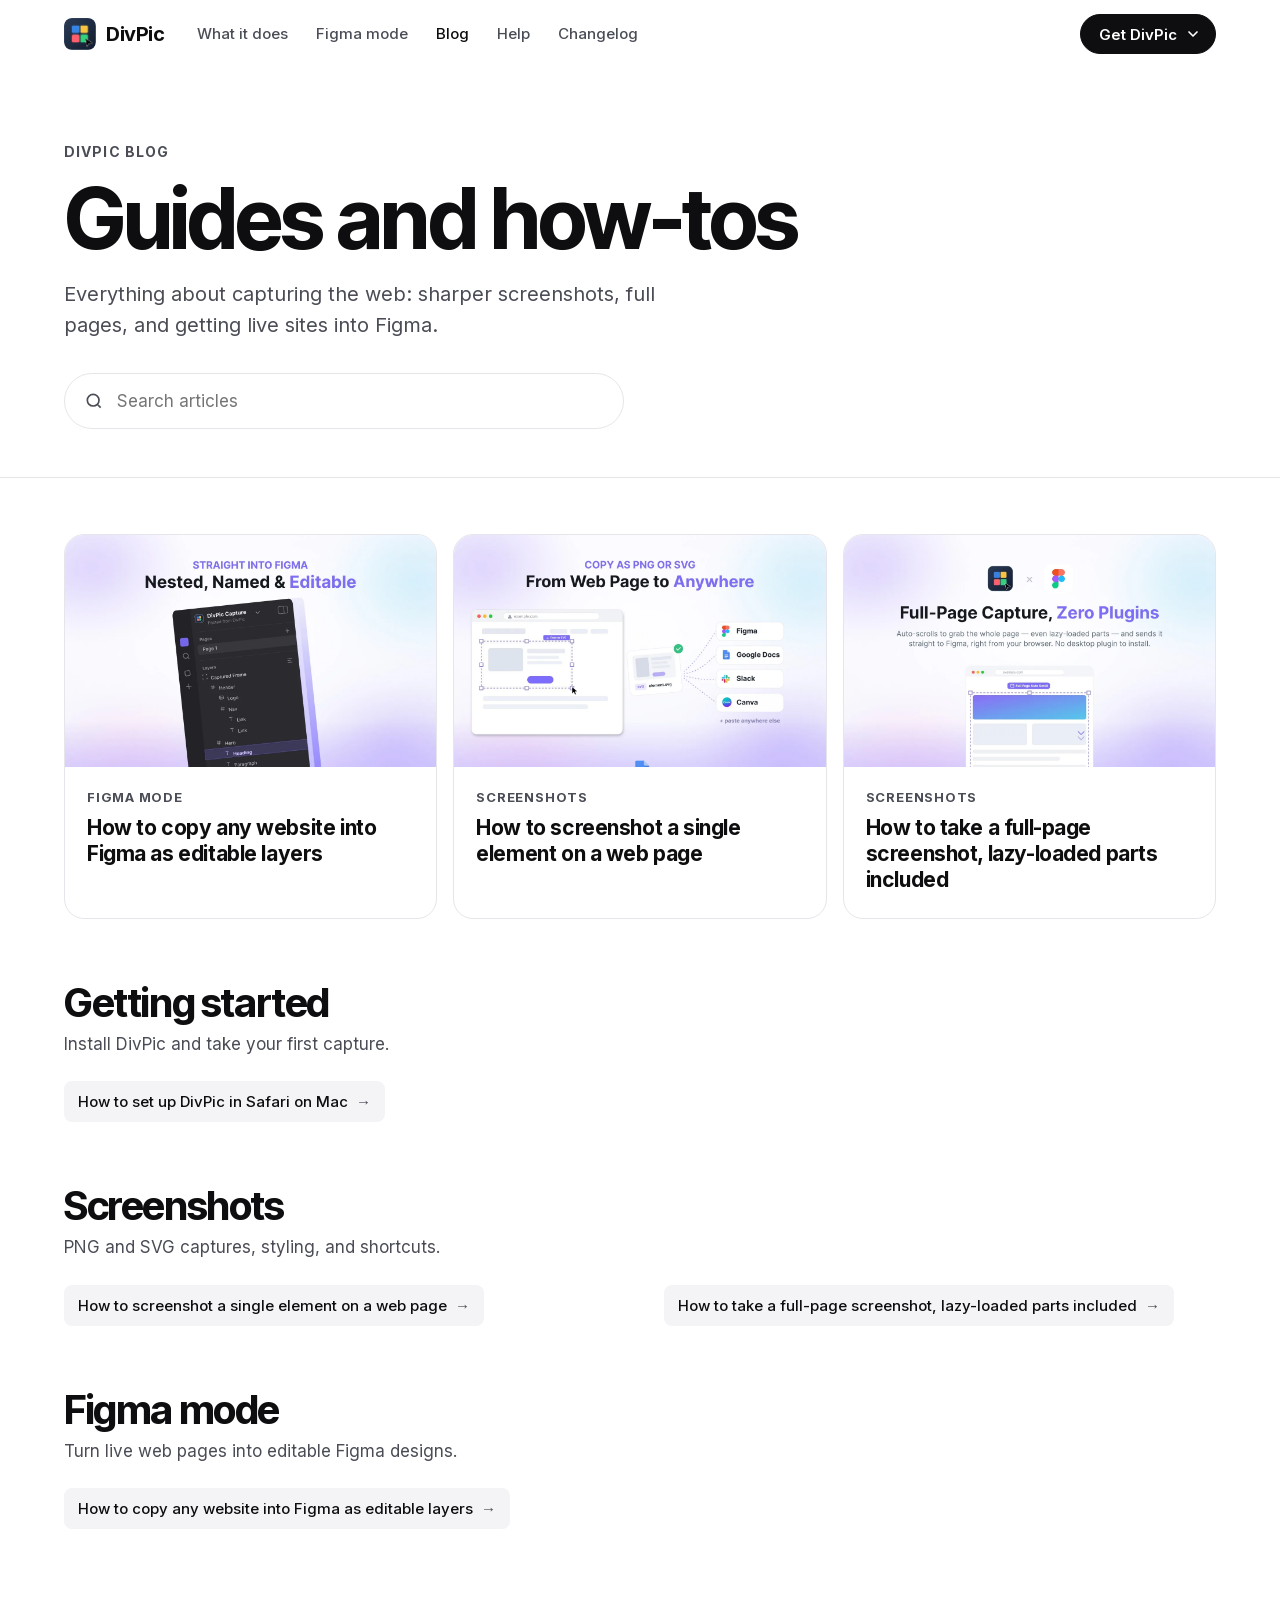
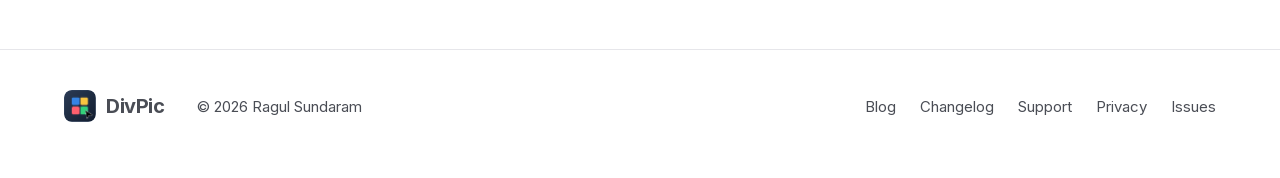
==== commit 5e72c7ba: "Send support to GitHub Issues on divpic-public instead of email; email stays only in the privacy pol" ====
--- a/blog/index.html
+++ b/blog/index.html
@@ -5,10 +5,10 @@
   <meta name="viewport" content="width=device-width, initial-scale=1">
   <title>DivPic Blog: guides for screenshots and web-to-Figma</title>
   <meta name="description" content="Guides for capturing web pages: element screenshots, full-page captures, PNG vs SVG, and copying websites into Figma as editable layers.">
-  <link rel="canonical" href="https://ragulsundaram.github.io/divpic-site/blog/">
+  <link rel="canonical" href="https://divpic.in/blog/">
   <meta property="og:title" content="DivPic Blog">
   <meta property="og:description" content="Guides for screenshots and copying websites into Figma.">
-  <meta property="og:image" content="https://ragulsundaram.github.io/divpic-site/blog/images/features.jpg">
+  <meta property="og:image" content="https://divpic.in/blog/images/features.jpg">
   <link rel="icon" href="../icon.png">
   <link rel="preload" href="../fonts/inter-latin.woff2" as="font" type="font/woff2" crossorigin>
   <link rel="preload" href="../fonts/inter-tight-latin.woff2" as="font" type="font/woff2" crossorigin>
@@ -19,13 +19,13 @@
 
 <header class="nav" id="nav">
   <div class="wrap">
-    <a class="brand" href="../index.html"><img src="../icon.png" alt="">DivPic</a>
+    <a class="brand" href="/"><img src="../icon.png" alt="">DivPic</a>
     <nav class="nav-links" aria-label="Main">
-      <a href="../index.html#modes">What it does</a>
-      <a href="../index.html#figma">Figma mode</a>
-      <a href="index.html" aria-current="page">Blog</a>
-      <a href="../index.html#faq">Help</a>
-      <a href="../changelog.html">Changelog</a>
+      <a href="/#modes">What it does</a>
+      <a href="/#figma">Figma mode</a>
+      <a href="/blog/" aria-current="page">Blog</a>
+      <a href="/#faq">Help</a>
+      <a href="/changelog">Changelog</a>
     </nav>
     <div class="get-menu">
       <button class="btn solid sm" type="button" aria-haspopup="true" aria-expanded="false" aria-controls="get-menu-list">Get DivPic<svg class="chev" viewBox="0 0 24 24" aria-hidden="true"><path d="M6 9l6 6 6-6"/></svg></button>
@@ -53,15 +53,15 @@
 
   <div class="wrap blog-end">
     <div class="featured">
-      <a href="copy-website-to-figma.html">
+      <a href="/blog/copy-website-to-figma">
         <img src="images/figma-layers.webp" alt="" width="1280" height="800" fetchpriority="high">
         <div class="meta"><span class="cat">Figma mode</span><strong>How to copy any website into Figma as editable layers</strong></div>
       </a>
-      <a href="screenshot-html-element.html">
+      <a href="/blog/screenshot-html-element">
         <img src="images/paste-anywhere.webp" alt="" width="1280" height="800">
         <div class="meta"><span class="cat">Screenshots</span><strong>How to screenshot a single element on a web page</strong></div>
       </a>
-      <a href="full-page-screenshot.html">
+      <a href="/blog/full-page-screenshot">
         <img src="images/full-page-no-plugin.webp" alt="" width="1280" height="800">
         <div class="meta"><span class="cat">Screenshots</span><strong>How to take a full-page screenshot, lazy-loaded parts included</strong></div>
       </a>
@@ -71,7 +71,7 @@
       <h2>Getting started</h2>
       <p>Install DivPic and take your first capture.</p>
       <ul class="pills">
-        <li data-keywords="mac app store macos install enable"><a href="set-up-divpic-safari.html">How to set up DivPic in Safari on Mac</a></li>
+        <li data-keywords="mac app store macos install enable"><a href="/blog/set-up-divpic-safari">How to set up DivPic in Safari on Mac</a></li>
       </ul>
     </section>
 
@@ -79,8 +79,8 @@
       <h2>Screenshots</h2>
       <p>PNG and SVG captures, styling, and shortcuts.</p>
       <ul class="pills">
-        <li data-keywords="png svg crop element div button card copy clipboard shortcuts"><a href="screenshot-html-element.html">How to screenshot a single element on a web page</a></li>
-        <li data-keywords="full page scrolling long stitch lazy load"><a href="full-page-screenshot.html">How to take a full-page screenshot, lazy-loaded parts included</a></li>
+        <li data-keywords="png svg crop element div button card copy clipboard shortcuts"><a href="/blog/screenshot-html-element">How to screenshot a single element on a web page</a></li>
+        <li data-keywords="full page scrolling long stitch lazy load"><a href="/blog/full-page-screenshot">How to take a full-page screenshot, lazy-loaded parts included</a></li>
       </ul>
     </section>
 
@@ -88,24 +88,24 @@
       <h2>Figma mode</h2>
       <p>Turn live web pages into editable Figma designs.</p>
       <ul class="pills">
-        <li data-keywords="figma html to figma import website auto layout layers paste"><a href="copy-website-to-figma.html">How to copy any website into Figma as editable layers</a></li>
+        <li data-keywords="figma html to figma import website auto layout layers paste"><a href="/blog/copy-website-to-figma">How to copy any website into Figma as editable layers</a></li>
       </ul>
     </section>
 
-    <p class="empty">No articles match that search. Try another word, or <a href="mailto:ragulsundaram15@gmail.com">ask us directly</a>.</p>
+    <p class="empty">No articles match that search. Try another word, or <a href="https://github.com/Ragulsundaram/divpic-public/issues" target="_blank" rel="noopener">ask on GitHub</a>.</p>
   </div>
 </main>
 
 <footer class="site">
   <div class="wrap">
-    <a class="brand" href="../index.html"><img src="../icon.png" alt="">DivPic</a>
+    <a class="brand" href="/"><img src="../icon.png" alt="">DivPic</a>
     <span>© 2026 Ragul Sundaram</span>
     <nav aria-label="Footer">
-      <a href="index.html">Blog</a>
-      <a href="../changelog.html">Changelog</a>
-      <a href="../support.html">Support</a>
-      <a href="../privacy.html">Privacy</a>
-      <a href="mailto:ragulsundaram15@gmail.com">Contact</a>
+      <a href="/blog/">Blog</a>
+      <a href="/changelog">Changelog</a>
+      <a href="/support">Support</a>
+      <a href="/privacy">Privacy</a>
+      <a href="https://github.com/Ragulsundaram/divpic-public/issues" target="_blank" rel="noopener">Issues</a>
     </nav>
   </div>
 </footer>
--- a/site.css
+++ b/site.css
@@ -652,9 +652,14 @@
 .preview-area { display: grid; place-items: center; padding: 40px 24px; min-height: 420px;
   background: radial-gradient(var(--line) 1px, transparent 1px) 0 0 / 16px 16px, var(--bg); }
 .shot { transition: padding .2s var(--ease), border-radius .2s var(--ease), box-shadow .2s var(--ease), background .2s var(--ease); }
-.shot .card { background: #e6e1ff; width: min(300px, 70vw); }
-.shot .card .lines .sk { background: rgba(14,14,16,.18); }
-.shot .card .lines .sk:first-child { background: rgba(14,14,16,.4); }
+.shot { border: 1px solid rgba(255,255,255,.16); }
+@media (prefers-color-scheme: dark) {
+  :root:not([data-theme="light"]) .shot-card { background: #212127; border-color: rgba(255,255,255,.14); box-shadow: inset 0 1px 0 rgba(255,255,255,.06); }
+}
+.shot-card { width: min(300px, 70vw); border-color: color-mix(in srgb, var(--ink) 16%, transparent); }
+.shot-card .chip { position: static; }
+.shot-card .app-plot { height: 96px; flex: none; fill: none; stroke-linecap: round; }
+.shot-card .app-legend i:first-child { margin-left: 0; }
 
 /* Privacy band */
 .privacy-band .panel { grid-template-columns: 1.2fr 1fr; }
@@ -773,7 +778,7 @@
   .layers { left: 24px; top: 32px; width: 340px; }
   .style-demo { grid-template-columns: minmax(0, 1fr); }
   .preview-area { overflow: hidden; }
-  .shot .card { width: min(300px, 56vw); }
+  .shot-card { width: min(300px, 56vw); }
   .page.app { grid-template-columns: minmax(0, 1fr); min-height: 0; }
   .app-side, .app-list, .app-search, .bw-tab:not(.on), .bw-plus { display: none; }
   .app-grid { grid-template-columns: minmax(0, 1fr); }
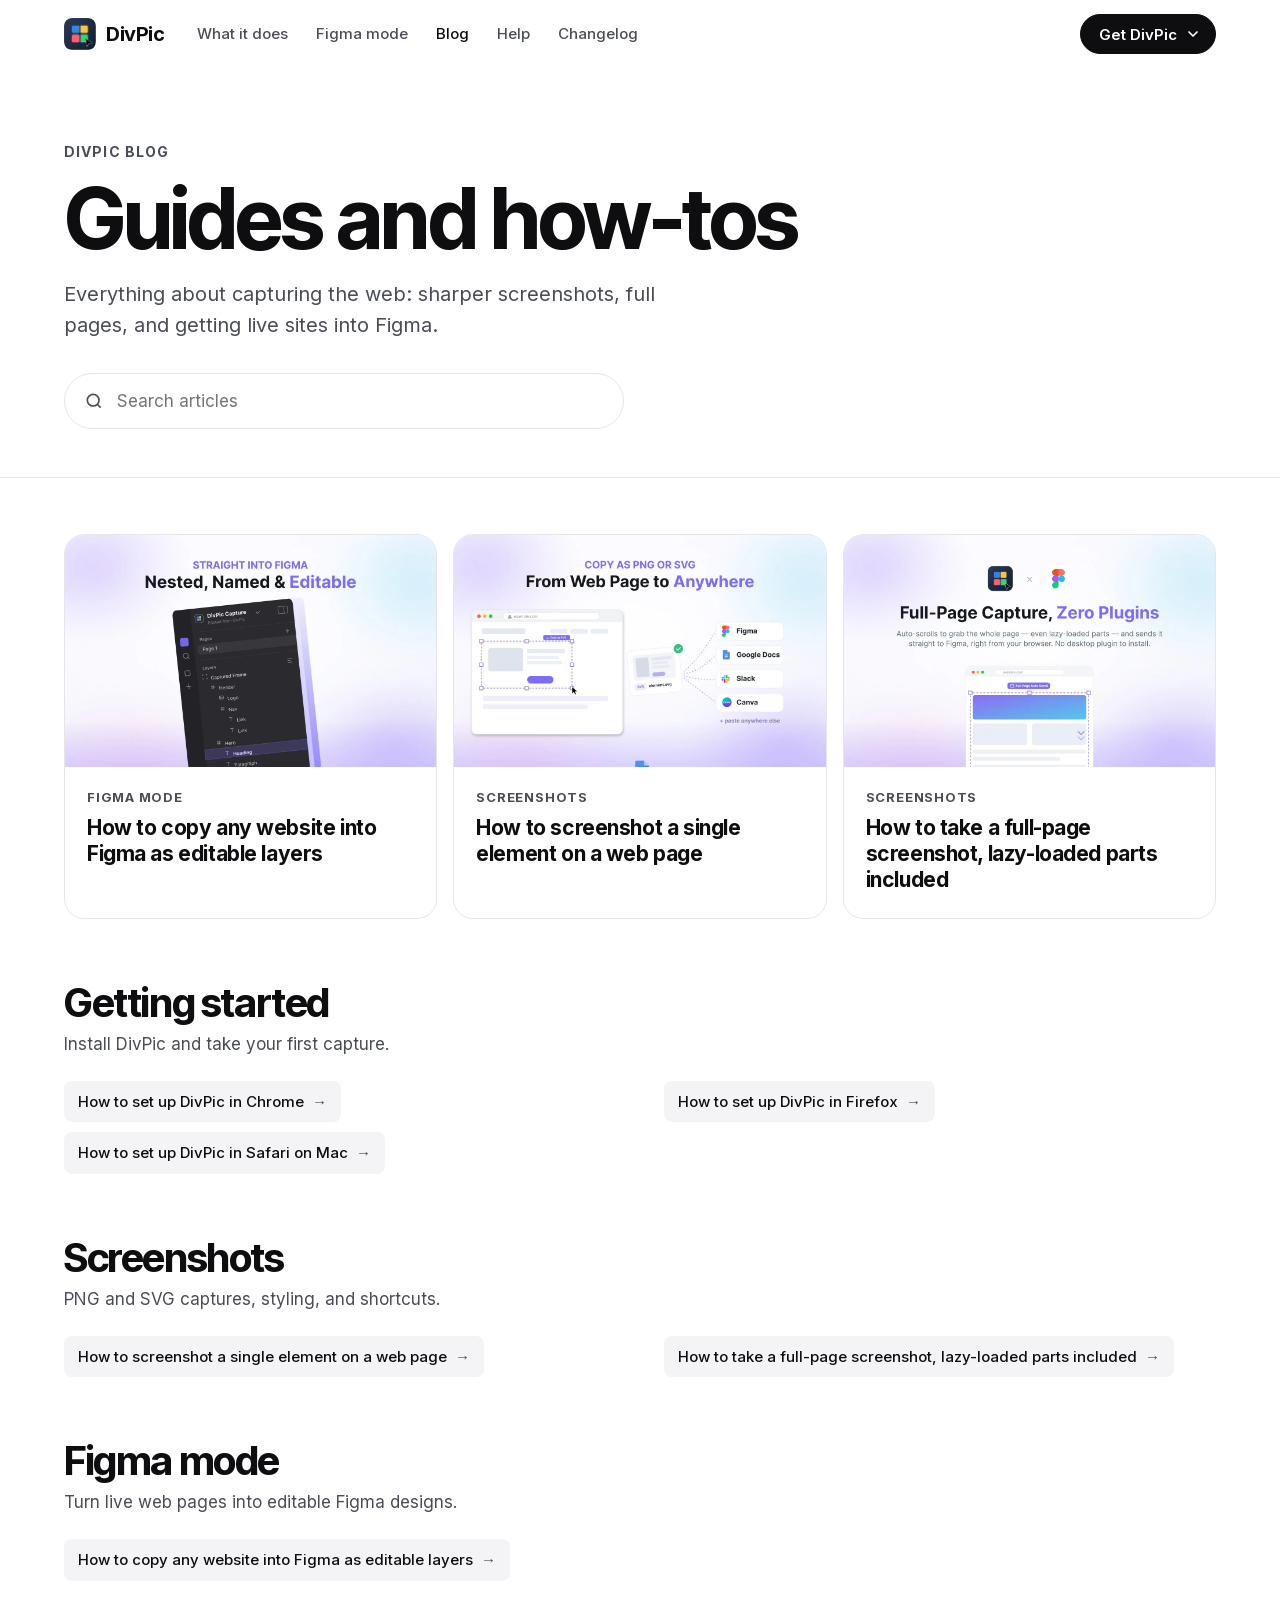
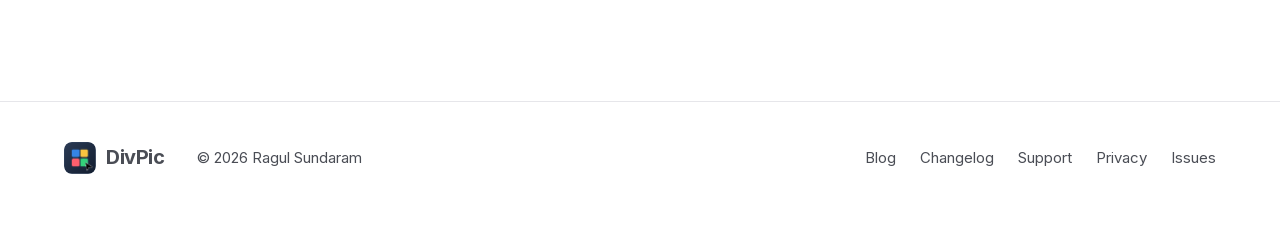
==== commit 8b24708f: "blog: Chrome and Firefox setup guides; Safari now links to the Mac App Store" ====
--- a/blog/index.html
+++ b/blog/index.html
@@ -32,7 +32,7 @@
       <div class="get-menu-list" id="get-menu-list" role="menu" hidden>
         <a role="menuitem" href="https://chromewebstore.google.com/detail/divpic/lpdabdkfnmackfinabbgelafogmahjni" target="_blank" rel="noopener"><img src="../images/browsers/chrome.svg" alt="" width="24" height="24"><span><strong>Chrome</strong><small>Also Arc, Edge and Brave</small></span></a>
         <a role="menuitem" href="https://addons.mozilla.org/firefox/addon/divpic/" target="_blank" rel="noopener"><img src="../images/browsers/firefox.svg" alt="" width="24" height="24"><span><strong>Firefox</strong><small>Firefox Add-ons</small></span></a>
-        <div class="soon" aria-disabled="true"><img src="../images/browsers/safari.svg" alt="" width="24" height="24"><span><strong>Safari</strong><small>Coming soon to the Mac App Store</small></span></div>
+        <a role="menuitem" href="https://apps.apple.com/us/app/divpic-web-to-figma/id6823888689?mt=12" target="_blank" rel="noopener"><img src="../images/browsers/safari.svg" alt="" width="24" height="24"><span><strong>Safari</strong><small>Mac App Store</small></span></a>
       </div>
     </div>
   </div>
@@ -71,6 +71,8 @@
       <h2>Getting started</h2>
       <p>Install DivPic and take your first capture.</p>
       <ul class="pills">
+        <li data-keywords="chrome web store install pin arc edge brave chromium"><a href="/blog/set-up-divpic-chrome">How to set up DivPic in Chrome</a></li>
+        <li data-keywords="firefox add-ons mozilla install permissions"><a href="/blog/set-up-divpic-firefox">How to set up DivPic in Firefox</a></li>
         <li data-keywords="mac app store macos install enable"><a href="/blog/set-up-divpic-safari">How to set up DivPic in Safari on Mac</a></li>
       </ul>
     </section>
--- a/site.css
+++ b/site.css
@@ -241,7 +241,7 @@
 .page { position: relative; cursor: default; }
 .sel { position: absolute; border: 2px solid var(--tile-blue); pointer-events: none; z-index: 5; transition: left .25s var(--ease), top .25s var(--ease), width .25s var(--ease), height .25s var(--ease); }
 /* DivPic's own hover highlight (content.js) */
-.hover-box { position: absolute; z-index: 4; pointer-events: none; border: 2px solid #2563eb; background: rgba(37, 99, 235, 0.1); border-radius: 4px; }
+.hover-box { position: absolute; z-index: 4; pointer-events: none; border: 2px solid var(--tile-blue); background: rgba(37, 99, 235, 0.1); border-radius: 4px; }
 .hover-box[hidden] { display: none; }
 .page.app, .page.app * { cursor: url("data:image/svg+xml,%3Csvg%20xmlns%3D%22http%3A%2F%2Fwww.w3.org%2F2000%2Fsvg%22%20width%3D%2264%22%20height%3D%2240%22%20viewBox%3D%220%200%2064%2040%22%3E%3Cpath%20d%3D%22M3%202l18%208-8%202.5L10%2021z%22%20fill%3D%22%237c6cf6%22%20stroke%3D%22%23fff%22%20stroke-width%3D%221.5%22%20stroke-linejoin%3D%22round%22%2F%3E%3Crect%20x%3D%2214%22%20y%3D%2216%22%20width%3D%2236%22%20height%3D%2220%22%20rx%3D%226%22%20fill%3D%22%237c6cf6%22%2F%3E%3Ctext%20x%3D%2232%22%20y%3D%2230%22%20text-anchor%3D%22middle%22%20font-family%3D%22Inter%2C-apple-system%2CSegoe%20UI%2Csans-serif%22%20font-size%3D%2212%22%20font-weight%3D%22700%22%20fill%3D%22%23fff%22%3EYou%3C%2Ftext%3E%3C%2Fsvg%3E") 3 2, default; }
 /* One "You" at a time: the demo cursor steps aside while the real one is in the page */
@@ -317,6 +317,14 @@
 .dp-btn-primary:hover { background: linear-gradient(135deg, #7b6dff 0%, #a77cff 100%); }
 .dp-btn:active, .dp-iconbtn:active { transform: scale(.96); }
 .dp-iconbtn:hover { color: #f3f3f6; background: rgba(255,255,255,0.08); }
+.dp-bar .figma-only { display: none; }
+.dp-bar.figma .standard-only { display: none; }
+.dp-bar.figma .figma-only { display: contents; }
+.dp-inspect[aria-pressed="true"] { color: #b6aaff; background: rgba(125,109,255,0.18); box-shadow: inset 0 0 0 1px rgba(125,109,255,0.3); }
+/* Tooltips under the icon buttons, as in the extension */
+.dp-bar [data-tip] { position: relative; }
+.dp-bar [data-tip]::after { content: attr(data-tip); position: absolute; top: calc(100% + 7px); left: 50%; z-index: 30; padding: 4px 8px; border-radius: 5px; background: #f3f3f6; color: #18181f; font-size: 10.5px; font-weight: 600; white-space: nowrap; box-shadow: 0 4px 12px rgba(0,0,0,0.3); opacity: 0; pointer-events: none; transform: translateX(-50%) translateY(-3px); transition: opacity .15s, transform .15s; }
+.dp-bar [data-tip]:hover::after { opacity: 1; transform: translateX(-50%) translateY(0); }
 .dp-iconbtn.spin svg { transform: rotate(90deg); transition: transform .4s var(--ease); }
 /* Close collapses the bar to its logo; clicking the logo opens it again */
 .dp-bar.min > :not(.dp-grip, .dp-brand) { display: none; }
@@ -473,9 +481,9 @@
 .s2-card b { display: block; width: 22px; height: 22px; border-radius: 6px; background: var(--panel-yellow); }
 .s2-card.c2 b { background: var(--panel-violet); }
 .s2-card span { display: block; width: 80%; height: 6px; margin-top: 9px; border-radius: 3px; background: var(--line); }
-.s2-card::after { content: ''; position: absolute; inset: -3px; border: 2px solid #2563eb; border-radius: 12px; background: rgba(37,99,235,.16); opacity: 0; }
+.s2-card::after { content: ''; position: absolute; inset: -3px; border: 2px solid var(--tile-blue); border-radius: 12px; background: rgba(37,99,235,.16); opacity: 0; }
 .s2-card.c2::after { opacity: 1; }
-.s2-card em { position: absolute; top: 100%; left: 50%; transform: translate(-50%, 7px); padding: 3px 6px; border-radius: 4px; background: #2563eb; color: #fff; font: 600 10px/1 ui-monospace, Menlo, monospace; font-style: normal; white-space: nowrap; }
+.s2-card em { position: absolute; top: 100%; left: 50%; transform: translate(-50%, 7px); padding: 3px 6px; border-radius: 4px; background: var(--tile-blue); color: #fff; font: 600 10px/1 ui-monospace, Menlo, monospace; font-style: normal; white-space: nowrap; }
 .s2 .mcur { left: 262px; top: 118px; }
 
 .s3-win { position: absolute; left: -40px; top: 36px; width: 440px; height: 240px; display: grid; grid-template-columns: 130px 1fr; border-radius: 16px; background: var(--bg); border: 1px solid var(--line); overflow: hidden; }
@@ -560,53 +568,203 @@
   46%, 100% { opacity: 1; transform: none; }
 }
 
-/* Feature grid */
-.feats { display: grid; grid-template-columns: repeat(4, 1fr); gap: 1px; background: var(--line); border: 1px solid var(--line); border-radius: var(--radius-lg); overflow: hidden; }
-.feat { --c: var(--tile-blue); position: relative; padding: 28px; background: var(--bg); overflow: hidden; }
-.feat:nth-child(2), .feat:nth-child(8) { --c: var(--tile-green); }
-.feat:nth-child(3), .feat:nth-child(7) { --c: var(--violet); }
-.feat:nth-child(4) { --c: #e0a100; }
-.feat:nth-child(5) { --c: var(--tile-red); }
+/* Feature bento: separate rounded tiles in mixed sizes, each with a short line and a small looping picture.
+   4 columns: picking 2x2, Inspect wide, multi-select and fonts small, DESIGN.md and full page wide. Pictures only move while .live (on screen). */
+.feats { display: grid; grid-template-columns: repeat(4, 1fr); }
+.feat { --c: var(--tile-blue); position: relative; overflow: hidden; }
 .feat::before { content: ''; position: absolute; inset: 0; background: radial-gradient(280px circle at var(--mx, 50%) var(--my, 0%), color-mix(in srgb, var(--c) 16%, transparent), transparent 70%); opacity: 0; transition: opacity .3s var(--ease); pointer-events: none; }
 .feat.play::before { opacity: 1; }
 .feat > * { position: relative; }
-.feat h3 { font-size: 18px; letter-spacing: -0.01em; }
-.feat p { margin: 8px 0 0; font-size: 15px; color: var(--ink-2); }
-.fi { width: 48px; height: 48px; margin-bottom: 28px; display: grid; place-items: center; border-radius: 12px; border: 1px solid var(--line); background: var(--soft); transition: background .25s var(--ease), border-color .25s var(--ease), color .25s var(--ease), transform .25s var(--ease); }
-.fi svg { width: 24px; height: 24px; fill: none; stroke: currentColor; stroke-width: 1.75; stroke-linecap: round; stroke-linejoin: round; overflow: visible; }
-.fi svg * { transform-box: fill-box; transform-origin: center; transition: transform .35s var(--ease); }
-.feat.play .fi { background: var(--c); border-color: var(--c); color: #fff; transform: translateY(-2px); }
-
-.fi .rays { transform-box: view-box; transform-origin: 9px 9px; }
-.feat.play .fi .rays { animation: f-burst .7s var(--ease); }
-.feat.play .fi .ptr { animation: f-tap .5s var(--ease); }
-.feat.play .fi .tl { transform: translate(-1.5px, -1.5px); }
-.feat.play .fi .tr { transform: translate(1.5px, -1.5px); }
-.feat.play .fi .br { transform: translate(1.5px, 1.5px); }
-.feat.play .fi .bl { transform: translate(-1.5px, 1.5px); }
-.feat.play .fi .scroll { animation: f-scroll .9s var(--ease); }
-.feat.play .fi .l1 { transform: translateY(-2.5px); }
-.feat.play .fi .l3 { transform: translateY(2.5px); }
-.fi .curve { stroke-dasharray: 1; stroke-dashoffset: 0; }
-.feat.play .fi .curve { animation: f-draw .8s var(--ease); }
-.feat.play .fi .a1, .feat.play .fi .a2 { transform: rotate(45deg) scale(.9); }
-.feat.play .fi .sun { transform: translate(1px, -2px) scale(1.2); }
-.feat.play .fi .hill { animation: f-hill .7s var(--ease); }
-.fi .front { fill: var(--soft); transition: transform .35s var(--ease), fill .25s var(--ease); }
-.feat.play .fi .front { fill: var(--c); animation: f-copy .7s var(--ease); }
-.fi .k1, .fi .k2, .fi .k3 { fill: currentColor; }
-.feat.play .fi .k1 { transform: translateX(8px); }
-.feat.play .fi .k2 { transform: translateX(-7px); }
-.feat.play .fi .k3 { transform: translateX(5px); }
-.feat.play .fi .shackle { animation: f-unlock .9s var(--ease); }
-
-@keyframes f-burst { 0% { opacity: 1; transform: scale(1); } 35% { opacity: 0; transform: scale(1.6); } 36% { opacity: 0; transform: scale(.5); } 100% { opacity: 1; transform: scale(1); } }
-@keyframes f-tap { 0%, 100% { transform: none; } 40% { transform: translate(-1.5px, -1.5px) scale(.9); } }
-@keyframes f-scroll { 0%, 100% { transform: none; opacity: 1; } 45% { transform: translateY(-4px); opacity: 0; } 55% { transform: translateY(4px); opacity: 0; } }
-@keyframes f-draw { from { stroke-dashoffset: 1; } to { stroke-dashoffset: 0; } }
-@keyframes f-hill { 0%, 100% { transform: none; } 50% { transform: translateY(1.5px); } }
-@keyframes f-copy { 0%, 100% { transform: none; } 50% { transform: translate(-5px, -5px); } }
-@keyframes f-unlock { 0%, 100% { transform: none; } 35%, 65% { transform: translateY(-3px); } }
+.feat p { color: var(--ink-2); }
+.feats.bento { grid-auto-flow: dense; gap: 16px; }
+.bento .feat { display: flex; flex-direction: column; padding: 26px; background: var(--soft); border: 1px solid var(--line); border-radius: 28px; transition: transform .35s var(--ease), box-shadow .35s var(--ease); }
+.bento .feat.play { transform: translateY(-3px); border-color: color-mix(in srgb, var(--ink) 16%, var(--line)); box-shadow: 0 18px 40px -24px rgba(0, 0, 0, .35); }
+/* Pointer spotlight, neutral: soft grey on light, soft white on dark */
+.bento .feat::before { background: radial-gradient(320px circle at var(--mx, 50%) var(--my, 0%), color-mix(in srgb, var(--ink) 7%, transparent), transparent 70%); }
+.bento .big { grid-column: span 2; grid-row: span 2; padding: 34px; }
+.bento .wide { grid-column: span 2; padding: 30px; }
+.bento .feat h3 { font-size: 19px; letter-spacing: -0.015em; }
+.bento .feat p { margin: 6px 0 0; font-size: 14.5px; line-height: 1.45; }
+.bento .big h3 { font-size: clamp(26px, 2.6vw, 34px); letter-spacing: -0.025em; line-height: 1.1; }
+.bento .big p { font-size: 17px; }
+.bento .wide h3 { font-size: 22px; }
+.viz { flex: 1; display: grid; align-content: center; padding-top: 20px; pointer-events: none; font-size: 12.5px; }
+/* Pictures rest on their finished frame and only move while the tile is lit (.play) */
+.feat:not(.play) .viz *, .feat:not(.play) .viz *::after { animation: none !important; }
+.pk-page, .fp-win, .fp-shot, .in-page, .in-panel, .mu-dash, .mu-kpi, .fo-card, .fo-row, .dm-doc { background: var(--bg); border: 1px solid var(--line); }
+
+/* Pick: the cursor hovers, a label names the element, a click selects it */
+.viz-pick { align-content: stretch; }
+.pk-page { position: relative; display: grid; grid-template-rows: auto 1.2fr 1fr; gap: 16px; padding: 18px 20px 22px; border-radius: 16px; font-size: 12px; line-height: 1.35; }
+.pk-nav { display: flex; align-items: center; justify-content: space-between; }
+.pk-brand { display: flex; align-items: center; gap: 7px; font-weight: 700; font-size: 13px; letter-spacing: -0.01em; }
+.pk-logo { width: 18px; height: 18px; border-radius: 6px; background: var(--ink); }
+.pk-btn { padding: 5px 12px; border-radius: 999px; border: 1px solid var(--line); font-weight: 600; white-space: nowrap; }
+.pk-hero { display: grid; align-content: center; justify-items: center; gap: 18px; padding: 40px 16px; border-radius: 12px; text-align: center; background: var(--soft); }
+.pk-hero b { max-width: 13em; font-family: "Inter Tight", "Inter", sans-serif; font-size: clamp(22px, 2.6vw, 34px); letter-spacing: -0.03em; line-height: 1.1; }
+.pk-cta { padding: 8px 16px; border-radius: 999px; background: var(--ink); color: var(--bg); font-weight: 600; }
+.pk-cards { display: grid; grid-template-columns: repeat(3, minmax(0, 1fr)); gap: 12px; }
+.pk-card { display: flex; flex-direction: column; gap: 4px; padding: 18px 16px 16px; border-radius: 12px; border: 1px solid var(--line); min-width: 0; }
+.pk-card small { color: var(--ink-2); font-weight: 600; }
+.pk-card b { font-family: "Inter Tight", "Inter", sans-serif; font-size: 32px; letter-spacing: -0.02em; }
+.pk-card ul { display: grid; gap: 6px; margin: 10px 0 14px; padding: 0; list-style: none; color: var(--ink-2); font-size: 11.5px; }
+.pk-card li { white-space: nowrap; overflow: hidden; text-overflow: ellipsis; }
+.pk-card li::before { content: "✓"; margin-right: 6px; color: var(--ink); font-weight: 700; }
+.pk-choose { margin-top: auto; padding: 6px; border-radius: 8px; border: 1px solid var(--line); text-align: center; font-weight: 600; white-space: nowrap; overflow: hidden; text-overflow: ellipsis; }
+.pk-card.pro .pk-choose { background: var(--ink); border-color: var(--ink); color: var(--bg); }
+.pk-box { position: absolute; left: 0; top: 0; width: 0; height: 0; border: 2px solid var(--tile-blue); border-radius: 4px; background: color-mix(in srgb, var(--tile-blue) 10%, transparent); opacity: 0; transition: opacity .2s var(--ease), background .25s var(--ease); }
+.pk-box.on { opacity: 1; }
+.pk-box em { position: absolute; left: -2px; bottom: calc(100% + 6px); display: flex; gap: 8px; padding: 3px 8px; border-radius: 6px; background: var(--tile-blue); color: #fff; font: 600 11px/1.4 var(--font-mono); font-style: normal; white-space: nowrap; }
+.pk-box em span { opacity: .75; }
+/* No room above (the hero under the nav): the label sits inside the box, top-left */
+.pk-box.flip em { bottom: auto; top: 6px; left: 6px; }
+.pk-box > i { position: absolute; width: 9px; height: 9px; background: #fff; border: 2px solid var(--tile-blue); opacity: 0; transition: opacity .2s var(--ease); }
+.pk-box > i:nth-of-type(1) { left: -5.5px; top: -5.5px; } .pk-box > i:nth-of-type(2) { right: -5.5px; top: -5.5px; }
+.pk-box > i:nth-of-type(3) { left: -5.5px; bottom: -5.5px; } .pk-box > i:nth-of-type(4) { right: -5.5px; bottom: -5.5px; }
+.picked .pk-box { background: transparent; }
+.picked .pk-box > i { opacity: 1; }
+.pk-cursor { position: absolute; left: 0; top: 0; width: 22px; height: 22px; transform: translate(70%, 60%); transition: transform .7s var(--ease); }
+.pk-cursor svg { width: 22px; height: 22px; display: block; }
+.pk-cursor path { fill: var(--ink); stroke: var(--bg); stroke-width: 1.5; stroke-linejoin: round; }
+.picked .pk-cursor svg { animation: pk-press .3s var(--ease); }
+.pk-toast { position: absolute; left: 50%; top: 14px; z-index: 2; display: flex; align-items: center; gap: 6px; padding: 7px 13px; border-radius: 999px; background: var(--ink); color: var(--bg); font-size: 12px; font-weight: 600; white-space: nowrap; box-shadow: 0 10px 24px -10px rgba(0, 0, 0, .5); opacity: 0; transform: translate(-50%, -8px); transition: opacity .3s var(--ease), transform .3s var(--ease); }
+.pk-toast svg { width: 14px; height: 14px; fill: none; stroke: var(--tile-green); stroke-width: 2.5; stroke-linecap: round; stroke-linejoin: round; }
+.picked .pk-toast { opacity: 1; transform: translateX(-50%); }
+
+/* Full page: the window scrolls a screen at a time, each screen lands in one tall image */
+.viz-full { grid-template-columns: minmax(0, 1fr) 120px; align-items: start; gap: 22px; }
+.fp-col { display: grid; gap: 8px; min-width: 0; }
+.fp-cap { display: flex; align-items: center; gap: 5px; color: var(--ink-2); font: 600 11px/1.3 var(--font-mono); white-space: nowrap; }
+.fp-cap svg { width: 13px; height: 13px; fill: none; stroke: currentColor; stroke-width: 2; stroke-linecap: round; stroke-linejoin: round; }
+.fp-win { position: relative; border-radius: 12px; overflow: hidden; }
+.fp-thumb { position: absolute; right: 3px; top: 26px; z-index: 1; width: 4px; height: 34px; border-radius: 2px; background: color-mix(in srgb, var(--ink) 30%, transparent); animation: fp-thumb 8s var(--ease) infinite; }
+.fp-bar { display: flex; gap: 5px; padding: 8px 10px; border-bottom: 1px solid var(--line); }
+.fp-bar i { width: 7px; height: 7px; border-radius: 50%; background: var(--line); }
+.fp-view { position: relative; height: 150px; overflow: hidden; }
+.fp-view::after { content: ''; position: absolute; inset: 0; background: color-mix(in srgb, var(--c) 16%, transparent); box-shadow: inset 0 0 0 2px var(--c); opacity: 0; animation: fp-flash 8s var(--ease) infinite; }
+.fp-doc { --k: 1; display: grid; grid-template-rows: calc(var(--k) * 24px) calc(var(--k) * 126px) calc(var(--k) * 120px) calc(var(--k) * 110px) calc(var(--k) * 130px) calc(var(--k) * 90px); padding: 0 calc(var(--k) * 14px); font-size: calc(var(--k) * 8px); line-height: 1.35; overflow: hidden; }
+.fp-long { animation: fp-scroll 8s var(--ease) infinite; }
+.fp-doc b { font-weight: 700; }
+.d-nav { display: flex; align-items: center; gap: calc(var(--k) * 9px); color: var(--ink-2); }
+.d-nav b { margin-right: auto; color: var(--ink); font-size: calc(var(--k) * 9px); }
+.d-hero { display: grid; align-content: center; justify-items: center; gap: calc(var(--k) * 6px); text-align: center; }
+.d-hero b { font-family: "Inter Tight", "Inter", sans-serif; font-size: calc(var(--k) * 19px); letter-spacing: -0.03em; line-height: 1.1; }
+.d-hero span { color: var(--ink-2); }
+.d-hero i { margin-top: calc(var(--k) * 4px); padding: calc(var(--k) * 4px) calc(var(--k) * 10px); border-radius: 999px; background: var(--ink); color: var(--bg); font-style: normal; font-weight: 600; }
+.d-cards { display: grid; grid-template-columns: repeat(3, 1fr); gap: calc(var(--k) * 10px); padding: calc(var(--k) * 10px) 0; }
+.d-cards div { display: grid; grid-template-rows: 1fr auto; gap: calc(var(--k) * 5px); padding: calc(var(--k) * 6px); border-radius: calc(var(--k) * 8px); border: 1px solid var(--line); }
+.d-cards i { border-radius: calc(var(--k) * 5px); background: var(--soft); }
+.d-text { display: grid; align-content: center; gap: calc(var(--k) * 5px); }
+.d-text b { font-family: "Inter Tight", "Inter", sans-serif; font-size: calc(var(--k) * 12px); }
+.d-text span { color: var(--ink-2); }
+.d-img { margin: calc(var(--k) * 8px) 0; border-radius: calc(var(--k) * 10px); overflow: hidden; background: color-mix(in srgb, var(--c) 18%, var(--bg)); }
+.d-img svg { display: block; width: 100%; height: 100%; }
+.d-img circle { fill: color-mix(in srgb, #e0a100 70%, var(--bg)); }
+.d-img path { fill: color-mix(in srgb, var(--c) 45%, var(--bg)); }
+.d-foot { display: grid; grid-template-columns: repeat(3, 1fr); align-content: start; gap: calc(var(--k) * 8px); margin: calc(var(--k) * 12px) calc(var(--k) * -14px) 0; padding: calc(var(--k) * 12px) calc(var(--k) * 14px); background: var(--soft); border-top: 1px solid var(--line); color: var(--ink-2); }
+.d-foot b { display: block; color: var(--ink); }
+.fp-shot { position: relative; border-radius: 8px; overflow: hidden; }
+.fp-shot .fp-doc { --k: .3; animation: fp-stitch 8s var(--ease) infinite; }
+.fp-frame { position: absolute; left: 0; right: 0; top: 0; height: 45px; border: 2px solid var(--tile-blue); border-radius: 3px; background: color-mix(in srgb, var(--tile-blue) 10%, transparent); opacity: 0; animation: fp-frame 8s var(--ease) infinite; }
+
+/* Inspect: the cursor moves between elements and the panel reads each one */
+.viz-ins { grid-template-columns: minmax(0, 1fr) 190px; align-items: center; gap: 14px; }
+.in-page { position: relative; display: grid; justify-items: start; gap: 8px; padding: 26px 22px; border-radius: 14px; }
+.in-h { font-family: "Inter Tight", "Inter", sans-serif; font-size: 22px; letter-spacing: -0.03em; line-height: 1.1; }
+.in-sub { color: var(--ink-2); font-size: 12px; }
+.in-btn { margin-top: 8px; padding: 8px 14px; border-radius: 9px; background: var(--ink); color: var(--bg); font-size: 12px; font-weight: 600; white-space: nowrap; }
+.in-hl { position: absolute; left: 0; top: 0; width: 0; height: 0; border: 2px solid var(--tile-blue); border-radius: 4px; background: color-mix(in srgb, var(--tile-blue) 10%, transparent); transition: opacity .2s var(--ease); }
+.viz-ins.swap .in-hl { opacity: 0; }
+.in-panel { display: grid; gap: 7px; padding: 10px; border-radius: 12px; font-size: 11px; }
+.in-tag { justify-self: start; padding: 2px 7px; border-radius: 6px; background: var(--tile-blue); color: #fff; font: 600 11px/1.4 var(--font-mono); }
+.in-box { display: grid; gap: 3px; padding: 4px 8px 8px; border-radius: 6px; border: 1px dashed color-mix(in srgb, var(--tile-yellow) 70%, var(--line)); background: color-mix(in srgb, var(--tile-yellow) 10%, var(--bg)); text-align: center; }
+.in-box > div { display: grid; gap: 3px; padding: 4px 8px 8px; border-radius: 4px; border: 1px dashed color-mix(in srgb, var(--tile-green) 60%, var(--line)); background: color-mix(in srgb, var(--tile-green) 10%, var(--bg)); }
+.in-box small { color: var(--ink-2); font-size: 9.5px; }
+.in-box b { color: var(--ink); font-weight: 600; }
+.in-c { padding: 4px; border-radius: 3px; background: color-mix(in srgb, var(--tile-blue) 14%, var(--bg)); font-family: var(--font-mono); font-size: 10.5px; }
+.in-row { display: flex; align-items: center; justify-content: space-between; gap: 8px; padding: 5px 8px; border-radius: 6px; background: var(--soft); white-space: nowrap; }
+.in-row small { color: var(--ink-2); font-size: 10.5px; }
+.in-row > span { display: flex; align-items: center; gap: 5px; overflow: hidden; text-overflow: ellipsis; font-weight: 600; }
+.in-tag, .in-p, .in-c, .in-font, .in-bg { transition: opacity .2s var(--ease); }
+.viz-ins.swap :is(.in-tag, .in-p, .in-c, .in-font) { opacity: 0; }
+
+/* Multi: one pick saves at once; in Multiple, picks pile up and Enter saves them together */
+.viz-multi { gap: 10px; }
+.mu-mode { display: flex; align-items: center; gap: 8px; }
+.mu-seg { display: inline-flex; gap: 2px; padding: 2px; border-radius: 7px; background: #18181c; box-shadow: 0 0 0 1px rgba(255, 255, 255, .1); }
+.mu-seg i { display: grid; place-items: center; width: 26px; height: 22px; border-radius: 5px; color: rgba(243, 243, 246, .55); transition: background .25s var(--ease), color .25s var(--ease); }
+.mu-seg i.on { background: rgba(125, 109, 255, .25); color: #b6aaff; box-shadow: inset 0 0 0 1px rgba(125, 109, 255, .35); }
+.mu-seg svg { width: 13px; height: 13px; }
+.mu-label { color: var(--ink-2); font-size: 11.5px; font-weight: 600; }
+.mu-dash { display: grid; grid-template-columns: 1fr 1fr; gap: 8px; padding: 10px; border-radius: 12px; transition: box-shadow .3s var(--ease); }
+.mu-kpi { position: relative; display: grid; gap: 2px; padding: 12px; border-radius: 9px; outline: 2px solid transparent; outline-offset: 2px; transition: outline-color .2s var(--ease), background .2s var(--ease); }
+.mu-kpi small { color: var(--ink-2); font-size: 10.5px; }
+.mu-kpi b { font-family: "Inter Tight", "Inter", sans-serif; font-size: 20px; letter-spacing: -0.02em; }
+.mu-kpi.sel { outline-color: var(--tile-blue); background: color-mix(in srgb, var(--tile-blue) 8%, var(--bg)); }
+.viz-multi.shot .mu-dash { animation: mu-flash .6s var(--ease); }
+.mu-badge { justify-self: center; padding: 7px 12px; border-radius: 999px; background: rgba(20, 20, 24, .96); color: #f3f3f6; font-size: 11px; font-weight: 600; white-space: nowrap; box-shadow: 0 0 0 1px rgba(255, 255, 255, .1), 0 8px 20px -10px rgba(0, 0, 0, .5); }
+.mu-badge em { margin-right: 6px; color: #9d90ff; font-style: normal; }
+.mu-badge b { color: #4ade80; }
+
+/* Fonts: each family in turn, shown in its own face */
+.viz-fonts { gap: 10px; }
+.fo-card { display: flex; align-items: center; gap: 14px; padding: 16px; border-radius: 12px; }
+.fo-aa { width: 64px; font-size: 44px; line-height: 1; letter-spacing: -0.02em; transition: font-family 0s, opacity .25s var(--ease); }
+.fo-card > span { display: grid; gap: 2px; min-width: 0; }
+.fo-name { font-size: 14px; white-space: nowrap; overflow: hidden; text-overflow: ellipsis; }
+.fo-role { color: var(--ink-2); font-size: 11px; white-space: nowrap; }
+.fo-chips { display: flex; flex-wrap: wrap; gap: 6px; }
+.fo-row { padding: 5px 11px; border-radius: 999px; font-size: 12px; transition: background .3s var(--ease), color .3s var(--ease), border-color .3s var(--ease); }
+.fo-row.on { background: var(--ink); border-color: var(--ink); color: var(--bg); }
+.fo-row[data-f="tight"] b, .viz-fonts[data-f="tight"] .fo-card b { font-family: "Inter Tight", "Inter", sans-serif; font-weight: 700; }
+.fo-row[data-f="sans"] b, .viz-fonts[data-f="sans"] .fo-card b { font-family: "Inter", sans-serif; font-weight: 500; }
+.fo-row[data-f="serif"] b, .viz-fonts[data-f="serif"] .fo-card b { font-family: Georgia, "Times New Roman", serif; font-weight: 400; font-style: italic; }
+.viz-fonts.swap .fo-aa { opacity: 0; }
+
+/* DESIGN.md: the doc writes itself, then it goes to an agent */
+.viz-dmd { grid-template-columns: minmax(0, 1fr) 150px; align-items: center; gap: 14px; }
+.dm-doc { display: grid; gap: 6px; padding: 10px 14px 14px; border-radius: 12px; font-size: 11.5px; }
+.dm-tabs { display: flex; gap: 4px; margin: 0 -4px 4px; padding-bottom: 8px; border-bottom: 1px solid var(--line); }
+.dm-tabs span { padding: 3px 9px; border-radius: 6px; color: var(--ink-2); font: 600 10.5px/1.4 var(--font-mono); }
+.dm-tabs .on { background: var(--soft); color: var(--ink); }
+.dm-line { display: flex; align-items: center; gap: 5px; min-height: 16px; white-space: nowrap; overflow: hidden; animation: dm-write 8s var(--ease) infinite; }
+.dm-line code { color: var(--ink-2); font: 11px/1.3 var(--font-mono); overflow: hidden; text-overflow: ellipsis; }
+.dm-line i { width: 12px; height: 12px; flex: none; border-radius: 4px; background: var(--sw); box-shadow: inset 0 0 0 1px color-mix(in srgb, var(--ink) 14%, transparent); }
+.dm-line i:last-of-type { margin-right: 4px; }
+.dm-line.h1 { font: 700 13px/1.3 var(--font-mono); }
+.dm-line.h2 { margin-top: 3px; color: var(--ink-2); font: 700 11.5px/1.3 var(--font-mono); }
+.dm-line:nth-child(3) { animation-delay: .25s; } .dm-line:nth-child(4) { animation-delay: .5s; } .dm-line:nth-child(5) { animation-delay: .75s; }
+.dm-line:nth-child(6) { animation-delay: 1s; } .dm-line:nth-child(7) { animation-delay: 1.25s; } .dm-line:nth-child(8) { animation-delay: 1.5s; }
+.dm-agents { position: relative; display: grid; gap: 7px; }
+.dm-agent { display: flex; align-items: center; gap: 8px; padding: 8px 11px; border-radius: 10px; background: var(--bg); border: 1px solid var(--line); font-size: 12px; font-weight: 600; white-space: nowrap; }
+.dm-agent svg { width: 15px; height: 15px; flex: none; fill: currentColor; }
+.dm-agent.claude svg { fill: #d97757; }
+.dm-agent.claude { animation: dm-press 8s var(--ease) infinite; }
+.dm-toast { position: absolute; left: 50%; top: calc(100% + 10px); padding: 5px 11px; border-radius: 999px; background: var(--ink); color: var(--bg); font-size: 11px; font-weight: 600; white-space: nowrap; transform: translateX(-50%); opacity: 0; animation: dm-toast 8s var(--ease) infinite; }
+
+@keyframes dm-write { 0%, 2% { opacity: 0; transform: translateX(-6px); } 10%, 94% { opacity: 1; transform: none; } 100% { opacity: 0; } }
+@keyframes dm-press {
+  0%, 50% { transform: none; border-color: var(--line); box-shadow: none; }
+  54% { transform: scale(.95); border-color: var(--ink); }
+  58%, 90% { transform: none; border-color: var(--ink); box-shadow: 0 0 0 3px color-mix(in srgb, var(--ink) 12%, transparent); }
+  96%, 100% { transform: none; border-color: var(--line); box-shadow: none; }
+}
+@keyframes dm-toast { 0%, 55% { opacity: 0; transform: translate(-50%, 6px); } 60%, 90% { opacity: 1; transform: translateX(-50%); } 96%, 100% { opacity: 0; } }
+
+@keyframes mu-flash { 0% { box-shadow: 0 0 0 0 color-mix(in srgb, var(--tile-blue) 50%, transparent); } 100% { box-shadow: 0 0 0 14px transparent; } }
+@keyframes pk-press { 50% { transform: scale(.82); } }
+@keyframes fp-scroll { 0%, 16% { transform: none; } 22%, 38% { transform: translateY(-150px); } 44%, 60% { transform: translateY(-300px); } 66%, 92% { transform: translateY(-450px); } 100% { transform: none; } }
+@keyframes fp-frame { 0%, 4% { opacity: 0; transform: none; } 8%, 16% { opacity: 1; transform: none; } 22%, 38% { opacity: 1; transform: translateY(45px); } 44%, 60% { opacity: 1; transform: translateY(90px); } 66%, 86% { opacity: 1; transform: translateY(135px); } 92%, 100% { opacity: 0; transform: translateY(135px); } }
+@keyframes fp-thumb { 0%, 16% { transform: none; } 22%, 38% { transform: translateY(34px); } 44%, 60% { transform: translateY(68px); } 66%, 92% { transform: translateY(102px); } 100% { transform: none; } }
+@keyframes fp-flash { 0%, 8%, 15%, 30%, 37%, 52%, 59%, 74%, 81%, 100% { opacity: 0; } 11%, 33%, 55%, 77% { opacity: 1; } }
+@keyframes fp-stitch {
+  0%, 10% { clip-path: inset(0 0 100% 0); }
+  12%, 32% { clip-path: inset(0 0 75% 0); }
+  34%, 54% { clip-path: inset(0 0 50% 0); }
+  56%, 76% { clip-path: inset(0 0 25% 0); }
+  78%, 94% { clip-path: inset(0); }
+  100% { clip-path: inset(0 0 100% 0); }
+}
 kbd { font: 600 13px/1 ui-monospace, Menlo, monospace; padding: 4px 7px; border-radius: 6px; border: 1px solid var(--line); border-bottom-width: 2px; background: var(--soft); white-space: nowrap; }
 
 /* Big two-cell panels (Figma mode, privacy): text on the left, artwork on a faded canvas on the right */
@@ -741,14 +899,22 @@
 .rel::before { content: ""; position: absolute; left: 228px; top: 10px; bottom: -10px; width: 1px; background: var(--line); }
 .rel.first::before, .rel:last-child::before { bottom: auto; height: 0; }
 .rel::after { content: ""; position: absolute; left: 222px; top: 6px; width: 11px; height: 11px; border-radius: 50%; background: var(--bg); border: 2px solid var(--ink-2); }
-.rel:first-child::after { background: var(--tile-blue); border-color: var(--tile-blue); box-shadow: 0 0 0 5px color-mix(in srgb, var(--tile-blue) 20%, transparent); }
+.rel:first-child::after { background: var(--tile-blue); border-color: var(--tile-blue); box-shadow: 0 0 0 5px color-mix(in srgb, var(--tile-blue) 20%, transparent); animation: rel-live 2s ease-out infinite; }
+@keyframes rel-live {
+  0% { box-shadow: 0 0 0 0 color-mix(in srgb, var(--tile-blue) 55%, transparent); }
+  70%, 100% { box-shadow: 0 0 0 10px color-mix(in srgb, var(--tile-blue) 0%, transparent); }
+}
 .rel-when { position: sticky; top: 92px; align-self: start; display: grid; justify-items: start; gap: 4px; }
 .ver { font: 700 28px/1 "Inter Tight", "Inter", sans-serif; letter-spacing: -0.03em; text-decoration: none; }
 .ver:hover { color: var(--blue-ink); }
 .rel-when time { font-size: 14px; color: var(--ink-2); font-variant-numeric: tabular-nums; }
 .latest { margin-top: 6px; padding: 4px 10px; border-radius: 999px; font: 700 12px/1 var(--font-mono); color: var(--blue-ink); background: color-mix(in srgb, var(--tile-blue) 12%, var(--bg)); border: 1px solid color-mix(in srgb, var(--tile-blue) 35%, var(--line)); }
+/* Store pills: the version each browser's store has right now (moved on each release/approval). Sits inline in the release heading. */
+.store { display: inline-flex; align-items: center; gap: 8px; padding: 7px 14px 7px 10px; border-radius: 999px; font: 700 14px/1 var(--font-mono); color: var(--ink-2); background: var(--bg); border: 1px solid var(--line); cursor: default; letter-spacing: 0; }
+.store img { width: 20px; height: 20px; display: block; }
 .rel-body { padding-left: 28px; }
-.rel-body h2 { font-size: clamp(24px, 2.6vw, 30px); line-height: 1.15; letter-spacing: -0.025em; margin-bottom: 18px; text-wrap: balance; }
+/* Flex so a .store pill centers on the title line in every browser (no baseline math). Headings without a pill render the same. */
+.rel-body h2 { display: flex; align-items: center; flex-wrap: wrap; gap: 8px 14px; font-size: clamp(24px, 2.6vw, 30px); line-height: 1.15; letter-spacing: -0.025em; margin-bottom: 18px; text-wrap: balance; }
 .rel-body ul { list-style: none; margin: 0; padding: 0; border: 1px solid var(--line); border-radius: var(--radius-lg); overflow: hidden; }
 .rel-body li { display: grid; grid-template-columns: 92px minmax(0, 1fr); gap: 12px; align-items: baseline; padding: 14px 20px; font-size: 16px; }
 .rel-body li[hidden] { display: none; }
@@ -756,6 +922,19 @@
 .rel-body li strong { font-weight: 600; }
 .tagk { justify-self: start; padding: 4px 9px; border-radius: 999px; font: 700 11.5px/1 var(--font-mono); color: var(--k); background: color-mix(in srgb, var(--k) 10%, var(--bg)); border: 1px solid color-mix(in srgb, var(--k) 30%, var(--line)); }
 .cl-empty { color: var(--ink-2); }
+/* Back to top: appears once the reader is a screen deep, styled like the solid nav button. */
+.to-top {
+  position: fixed; right: 24px; bottom: calc(24px + var(--lift, 0px)); z-index: 40;
+  display: grid; place-items: center; width: 48px; height: 48px; padding: 0; border-radius: 50%;
+  background: var(--btn-bg); color: var(--btn-ink); border: 1px solid var(--btn-bg); cursor: pointer;
+  box-shadow: 0 12px 28px -10px rgba(0, 0, 0, .45), 0 0 0 1px var(--line);
+  opacity: 0; visibility: hidden; transform: translateY(12px) scale(.9);
+  transition: opacity .2s var(--ease), transform .2s var(--ease), visibility 0s .2s;
+}
+.to-top.show { opacity: 1; visibility: visible; transform: none; transition: opacity .2s var(--ease), transform .2s var(--ease); }
+.to-top.show:hover { transform: translateY(-2px); }
+.to-top.show:active { transform: translateY(0) scale(.96); }
+.to-top svg { width: 20px; height: 20px; fill: none; stroke: currentColor; stroke-width: 2.5; stroke-linecap: round; stroke-linejoin: round; }
 @media (max-width: 760px) {
   .cl { padding-top: 48px; }
   .rel { grid-template-columns: minmax(0, 1fr); padding: 0 0 44px 28px; }
@@ -765,6 +944,7 @@
   .rel-when .latest { margin-top: 0; }
   .rel-body { padding-left: 0; }
   .rel-body li { grid-template-columns: minmax(0, 1fr); gap: 8px; padding: 14px 16px; }
+  .to-top { right: 16px; bottom: calc(16px + var(--lift, 0px)); width: 44px; height: 44px; }
 }
 
 /* ---------- Responsive ---------- */
@@ -772,6 +952,7 @@
   .nav-links { display: none; }
   .modes, .steps, .browsers { grid-template-columns: 1fr; }
   .feats { grid-template-columns: repeat(2, 1fr); }
+  .bento .big { grid-row: auto; }
   .panel, .privacy-band .panel { grid-template-columns: 1fr; }
   .panel > :first-child { padding: 40px 24px; }
   .panel-art { min-height: 320px; }
@@ -800,9 +981,22 @@
   .step-txt, .mode-txt { padding: 20px 24px 24px; }
   .step .n, .mode-top { padding: 16px 24px; }
   .feats { grid-template-columns: 1fr; }
-  .feat { display: grid; grid-template-columns: 44px 1fr; column-gap: 16px; padding: 20px; }
-  .feat p { grid-column: 2; margin-top: 4px; }
-  .fi { grid-row: span 2; width: 44px; height: 44px; margin: 0; }
+  .bento .feat, .bento .big, .bento .wide { grid-column: auto; padding: 22px; border-radius: 22px; }
+  .bento .big h3 { font-size: 24px; }
+  .bento .big p { font-size: 15px; }
+  .pk-btn, .pk-choose { white-space: nowrap; }
+  .pk-cards { gap: 8px; }
+  .pk-page { grid-template-rows: auto; }
+  .pk-card ul { display: none; }
+  .pk-choose { margin-top: 10px; }
+  .pk-card { padding: 10px; }
+  .pk-card b { font-size: 21px; }
+  .pk-choose { padding: 5px 2px; font-size: 11px; }
+  .pk-page { padding: 12px; gap: 12px; }
+  .viz-multi, .viz-fonts { max-width: 340px; width: 100%; }
+  .viz-ins, .viz-dmd { grid-template-columns: minmax(0, 1fr); }
+  .dm-agents { grid-template-columns: repeat(3, auto); justify-content: start; padding-bottom: 34px; }
+  .dm-toast { top: auto; bottom: 0; }
   .closer .box { padding: 64px 20px; }
 }
 
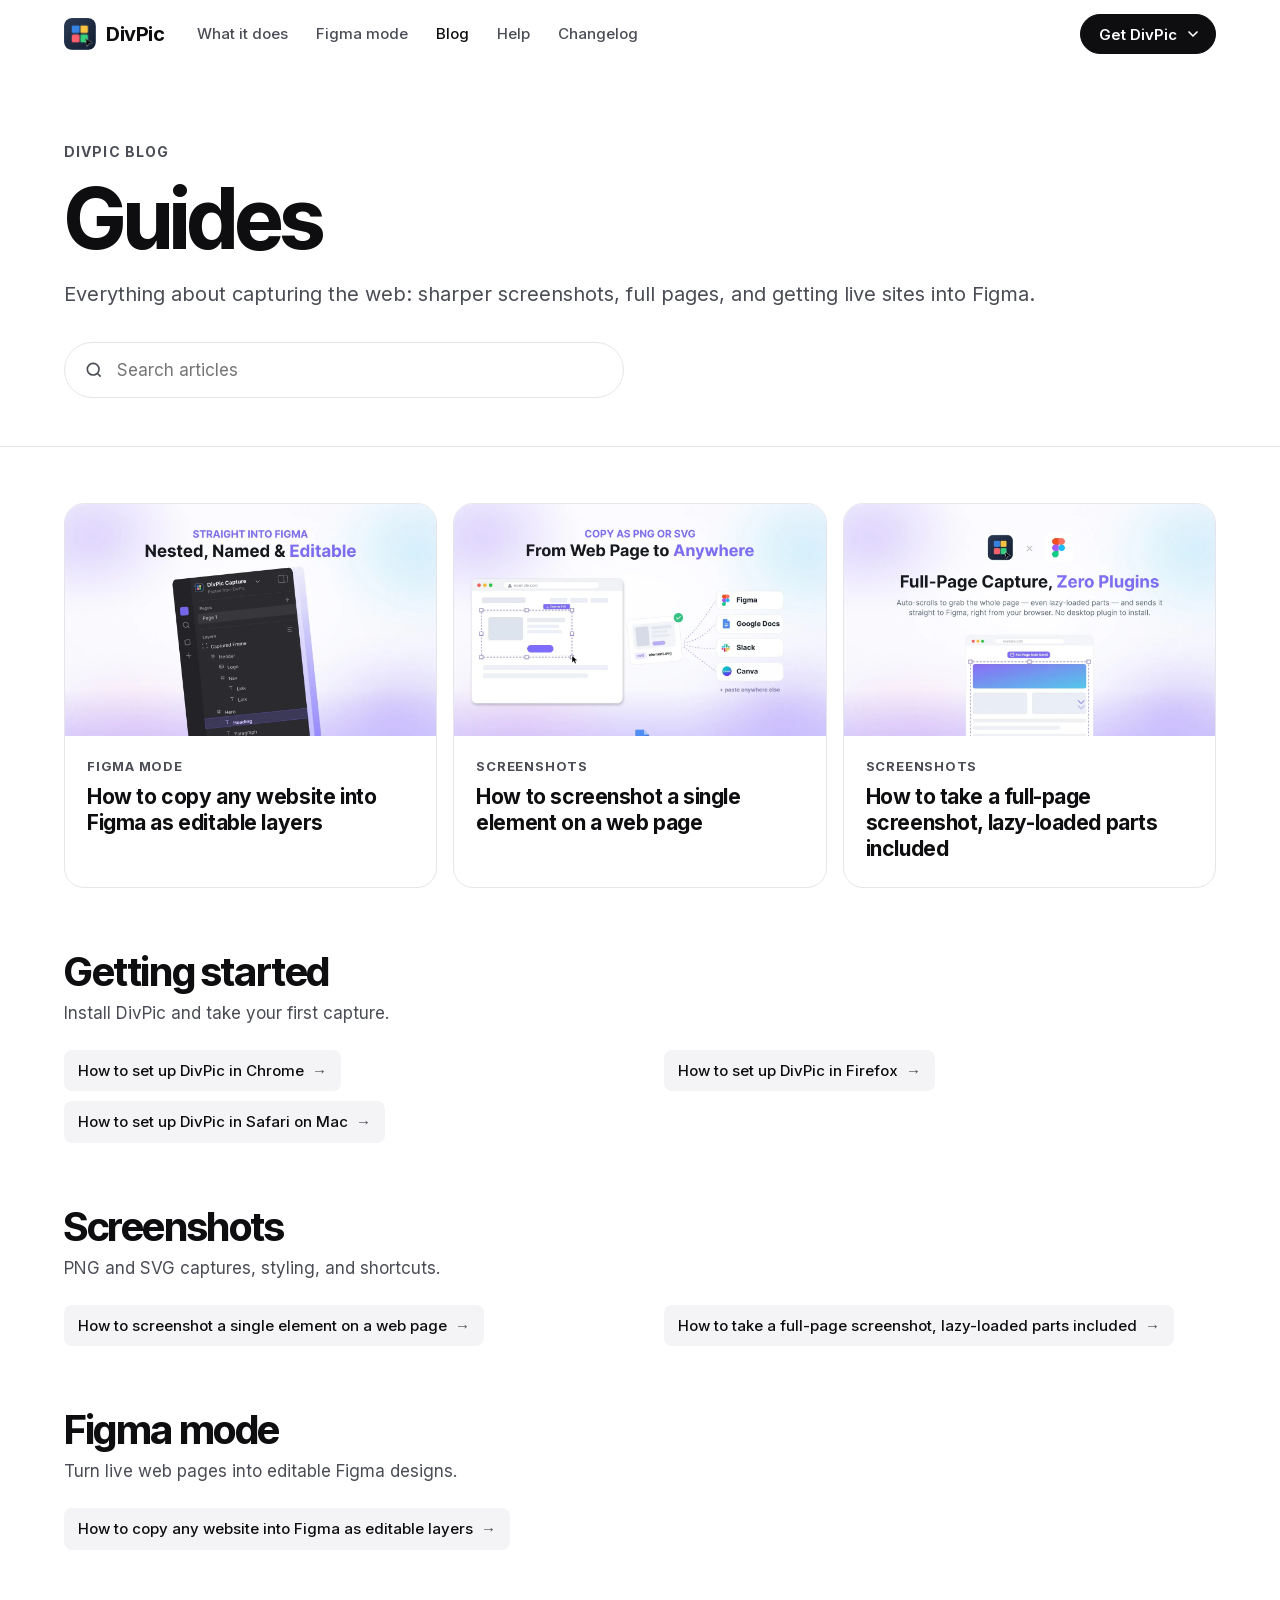
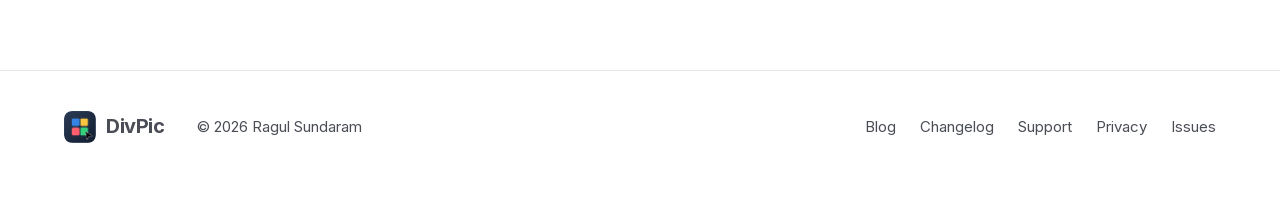
==== commit d8f26694: "blog: hero reads "Guides", subtitle on one line" ====
--- a/blog/index.html
+++ b/blog/index.html
@@ -42,7 +42,7 @@
   <div class="blog-hero">
     <div class="wrap">
       <div class="kicker">DivPic Blog</div>
-      <h1>Guides and how-tos</h1>
+      <h1>Guides</h1>
       <p>Everything about capturing the web: sharper screenshots, full pages, and getting live sites into Figma.</p>
       <div class="search" role="search">
         <svg viewBox="0 0 24 24" aria-hidden="true"><circle cx="11" cy="11" r="7"/><path d="M20 20l-3.5-3.5"/></svg>
--- a/blog/blog.css
+++ b/blog/blog.css
@@ -21,7 +21,7 @@
 /* ---------- Listing ---------- */
 .blog-hero { padding: 72px 0 48px; border-bottom: 1px solid var(--line); }
 .blog-hero h1 { font-size: clamp(44px, 7vw, 84px); line-height: 1; font-weight: 700; }
-.blog-hero p { font-size: 20px; color: var(--ink-2); max-width: 620px; margin: 18px 0 32px; }
+.blog-hero p { font-size: 20px; color: var(--ink-2); margin: 18px 0 32px; }
 .search { position: relative; max-width: 560px; }
 .search input {
   width: 100%; height: 56px; border-radius: 999px; border: 1.5px solid var(--line);
@@ -32,6 +32,7 @@
 .search svg { position: absolute; left: 20px; top: 50%; width: 20px; height: 20px; transform: translateY(-50%); stroke: var(--ink-2); fill: none; stroke-width: 2; }
 
 .featured { display: grid; grid-template-columns: repeat(3, 1fr); gap: 16px; padding: 56px 0 0; }
+.featured[hidden] { display: none; }
 .featured a { display: flex; flex-direction: column; border-radius: var(--radius-lg); overflow: hidden; border: 1px solid var(--line); text-decoration: none; transition: transform .15s var(--ease), border-color .15s var(--ease); }
 .featured a:hover { transform: translateY(-2px); border-color: var(--ink); }
 .featured img { aspect-ratio: 16 / 10; object-fit: cover; width: 100%; height: auto; background: var(--soft); }
@@ -85,6 +86,8 @@
 .steps-list { list-style: none; padding: 0; counter-reset: s; display: grid; gap: 10px; }
 .steps-list li { counter-increment: s; position: relative; padding-left: 36px; }
 .steps-list li + li { margin-top: 0; }
+.prose .store-btn { margin-top: 12px; color: var(--btn-ink); }
+.store-btn img { width: 20px; height: 20px; flex: none; }
 .steps-list li::before {
   content: counter(s); position: absolute; left: 0; top: 3px; width: 22px; height: 22px; border-radius: 50%;
   display: grid; place-items: center; font-size: 12px; font-weight: 700; background: var(--soft); color: var(--ink); border: 1px solid var(--line);
